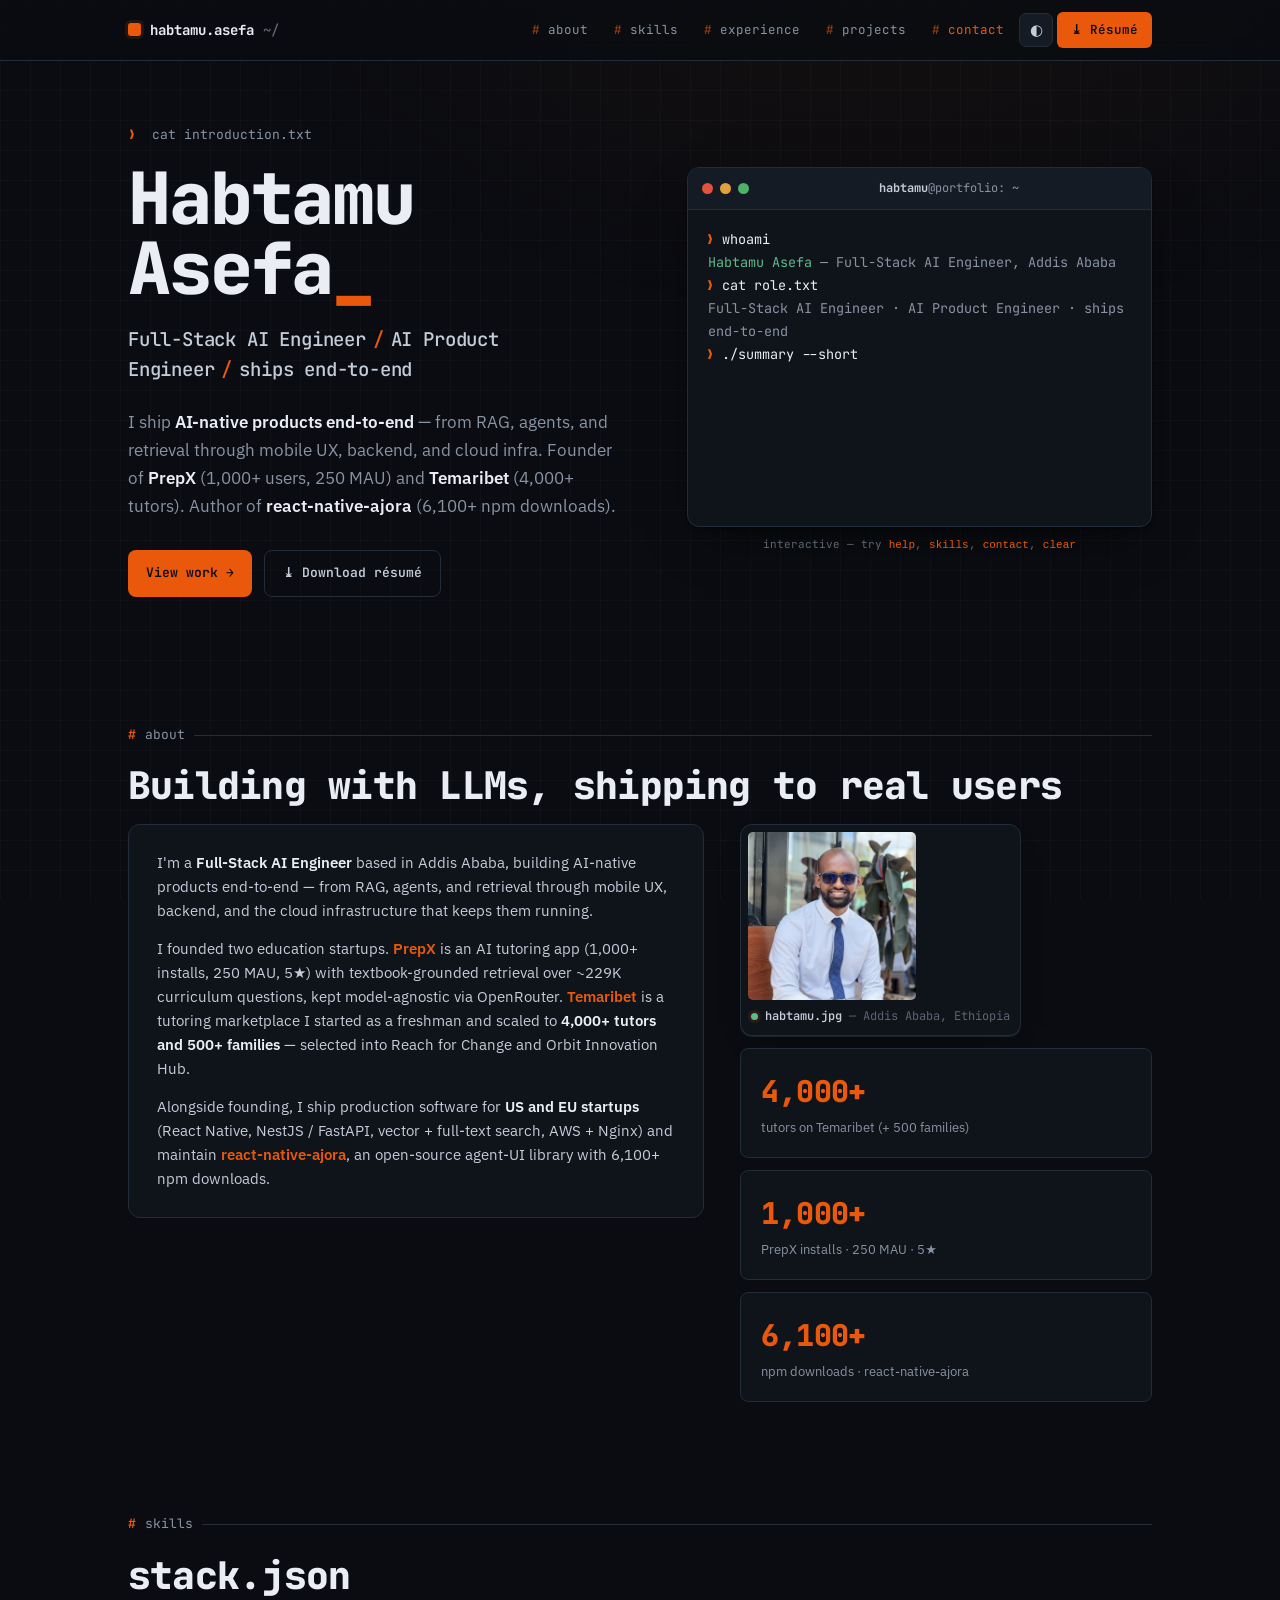
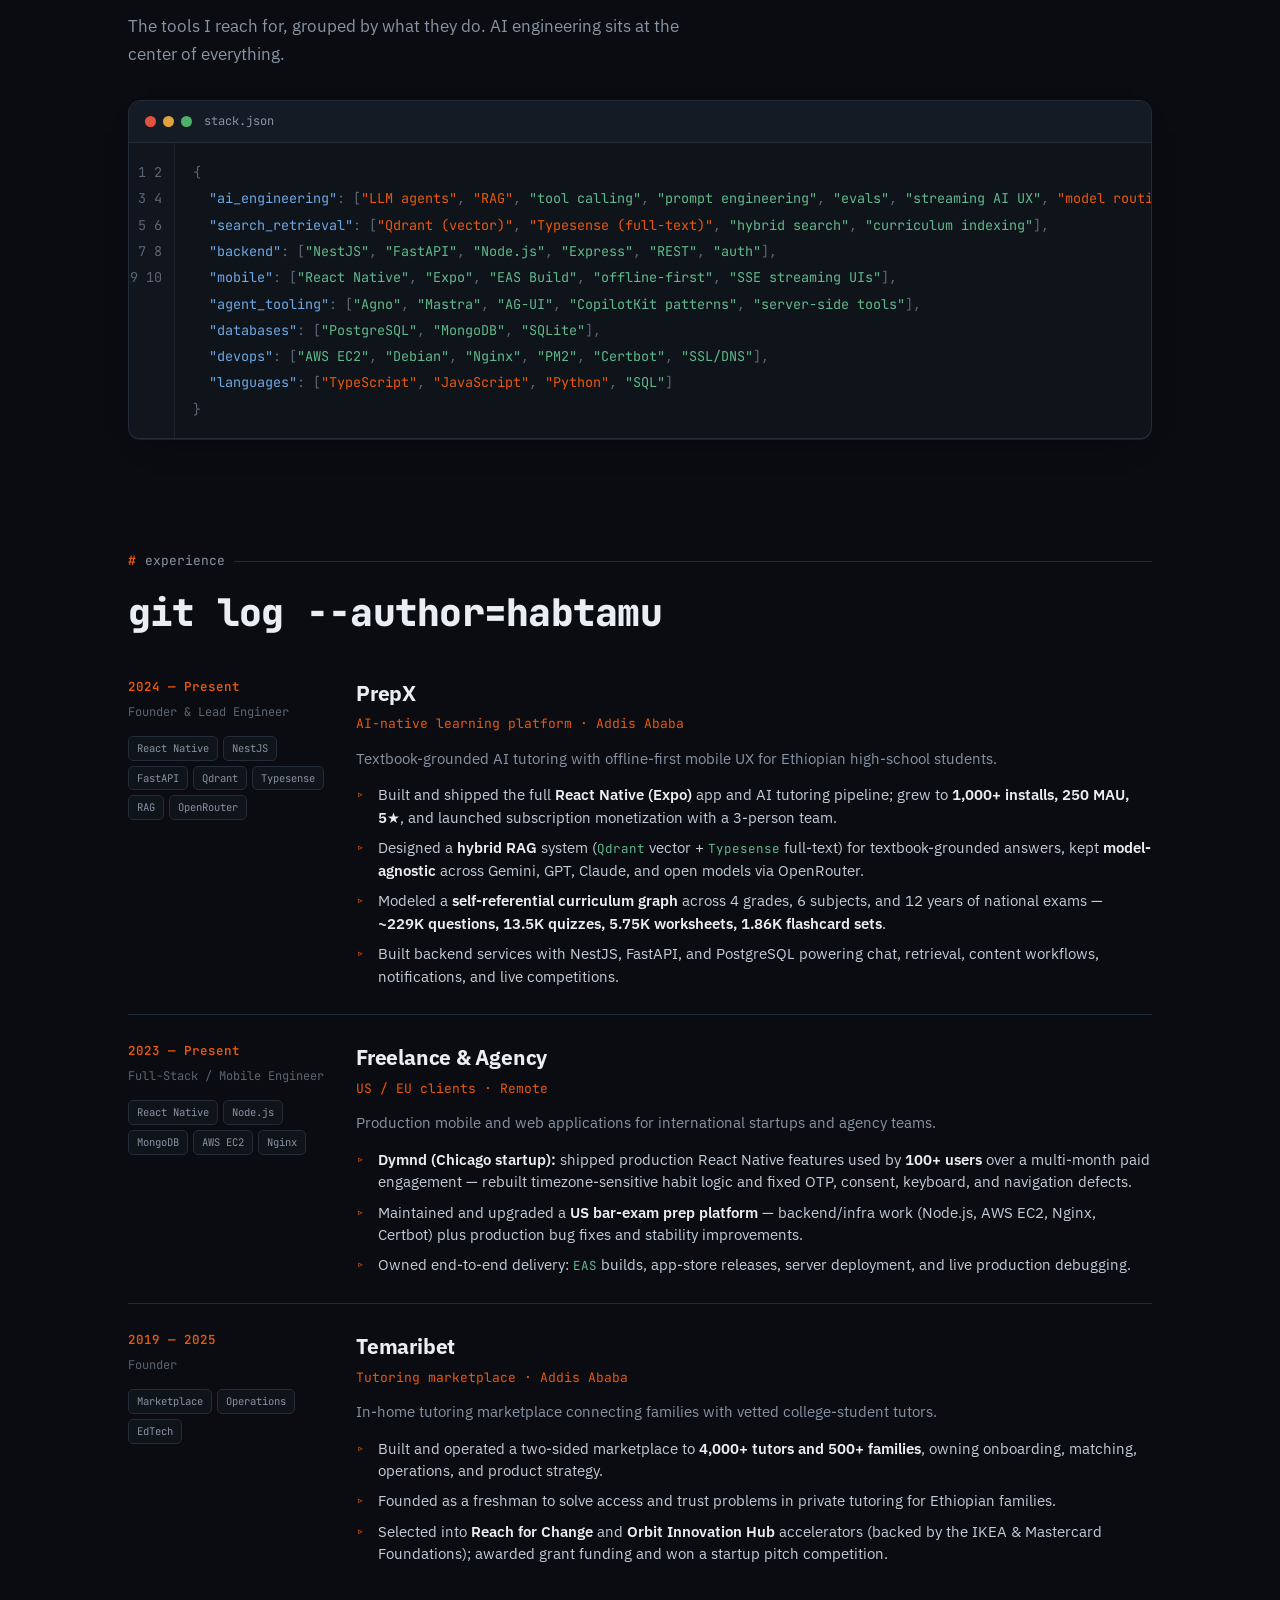
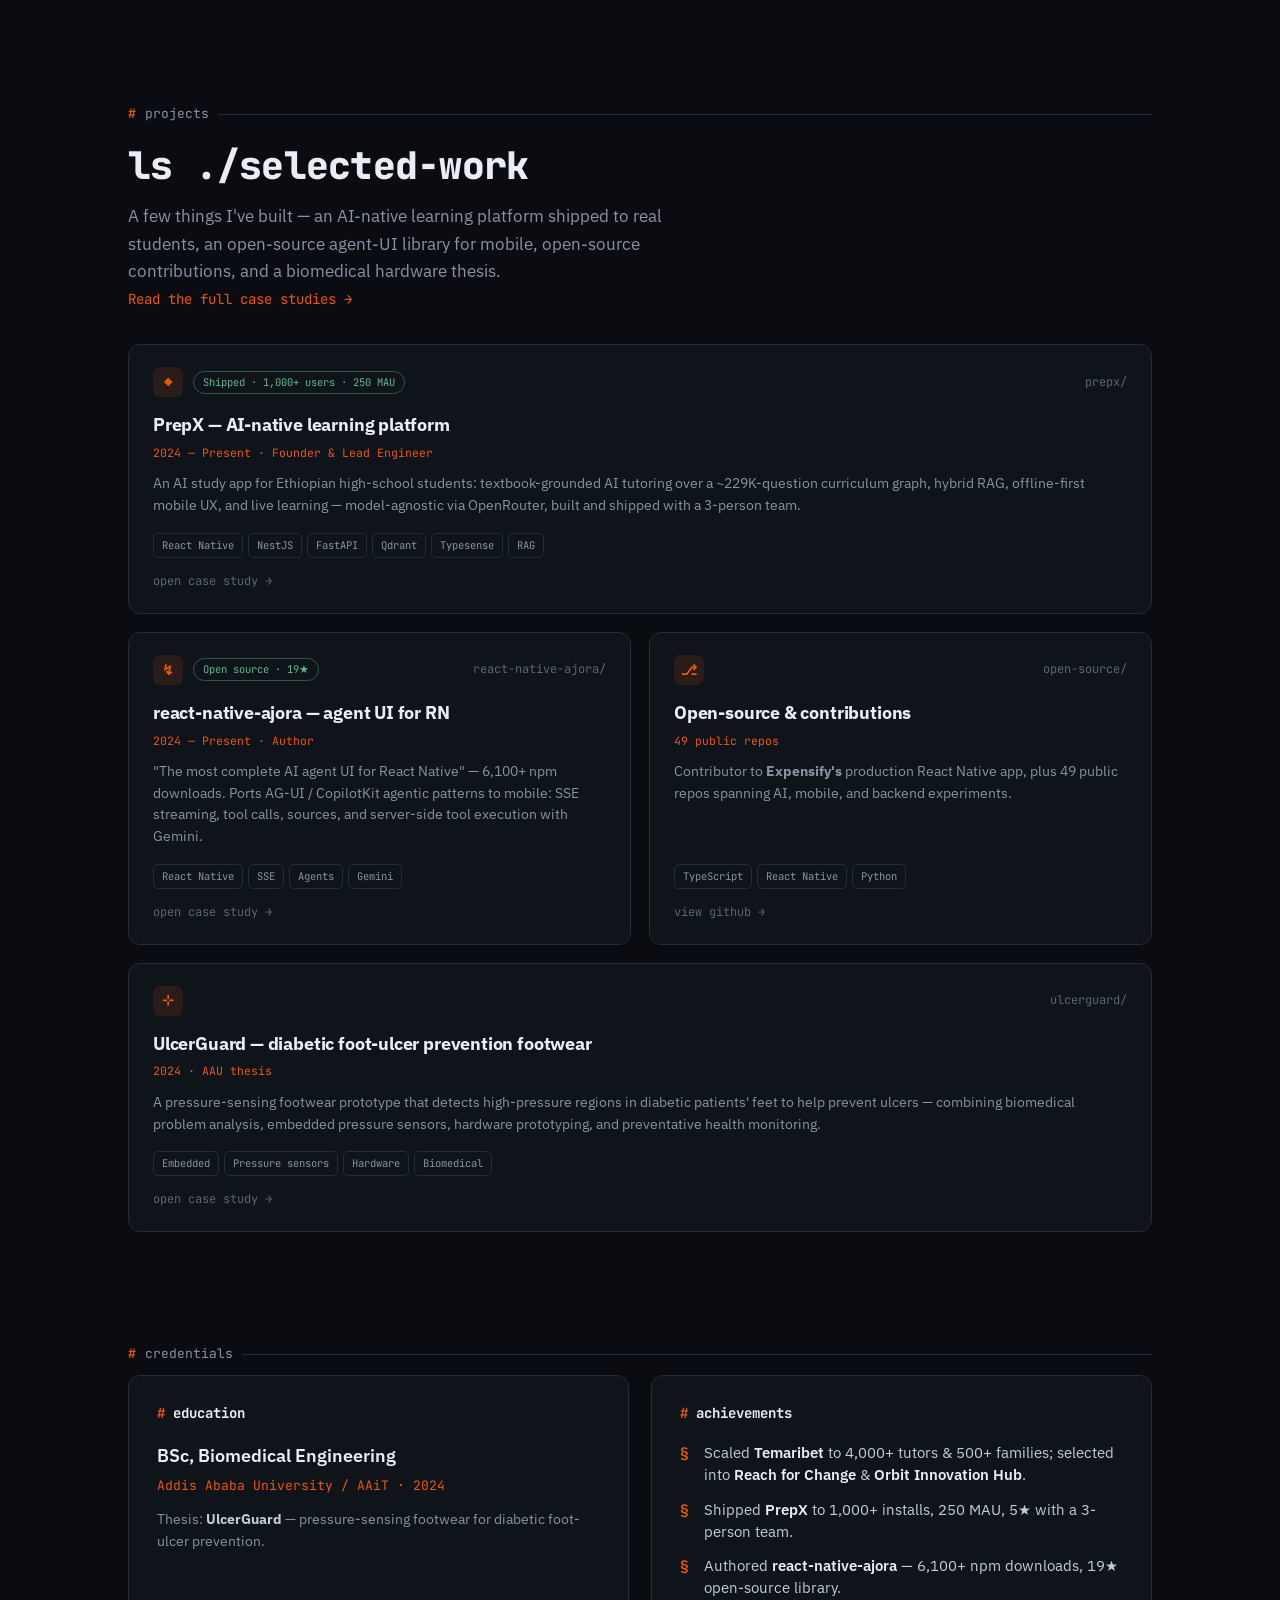
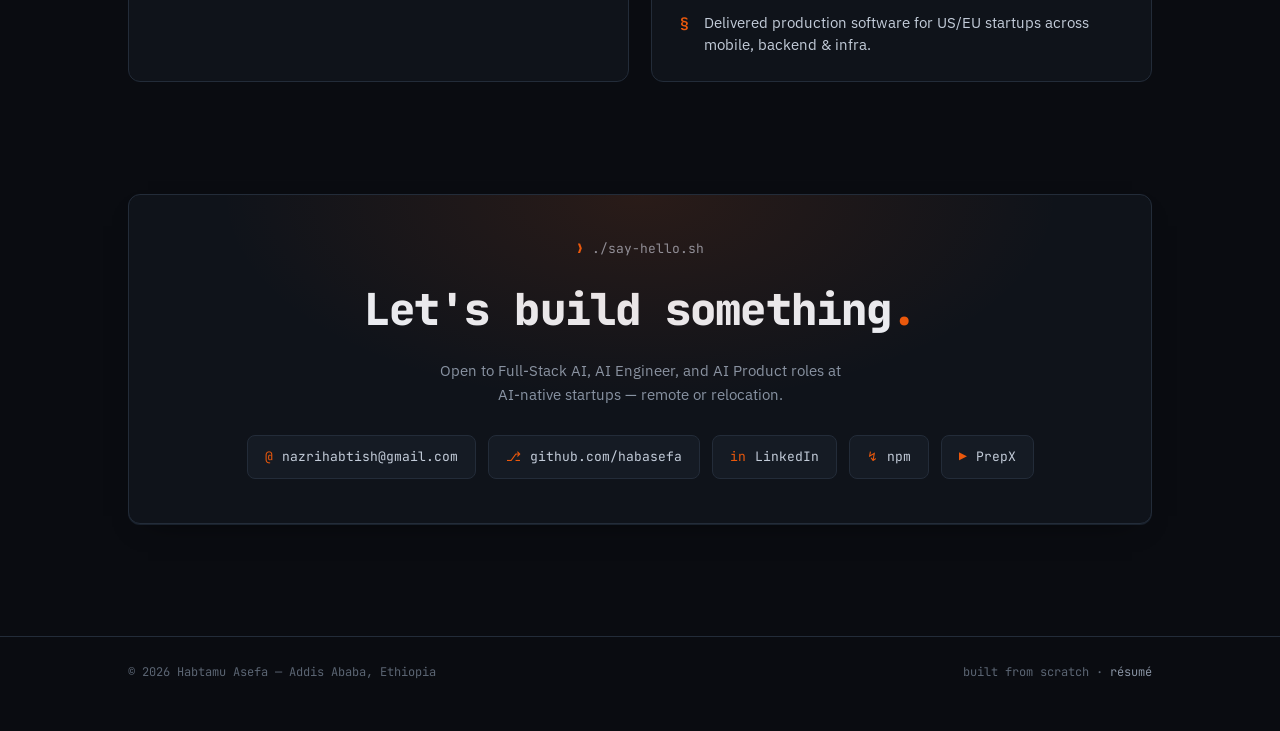
==== index.html @ e274bf7d "Initial portfolio + résumé site Terminal/IDE-themed portfolio (index, projects, two-page résumé) bui" ====
<!DOCTYPE html>
<html lang="en" data-theme="dark">
<head>
<meta charset="UTF-8" />
<meta name="viewport" content="width=device-width, initial-scale=1.0" />
<title>Habtamu Asefa — Full-Stack AI Engineer</title>
<meta name="description" content="Habtamu Asefa — Full-Stack AI Engineer shipping AI-native products end-to-end: RAG, agents, retrieval, mobile, and backend. Founder of PrepX and Temaribet; author of react-native-ajora." />
<meta property="og:title" content="Habtamu Asefa — Full-Stack AI Engineer" />
<meta property="og:description" content="Ships AI-native products end-to-end — RAG, agents, retrieval, mobile, backend, and cloud." />
<meta property="og:image" content="avatar.jpg" />
<meta property="og:type" content="website" />
<link rel="icon" type="image/png" href="favicon.png" />
<link rel="apple-touch-icon" href="apple-touch-icon.png" />
<link rel="stylesheet" href="theme.css" />
<link rel="stylesheet" href="site.css" />
</head>
<body>
<div class="wrap">

  <!-- ====================== NAV ====================== -->
  <nav class="nav">
    <div class="nav-in">
      <a class="brand" href="#top"><span class="sq"></span> habtamu.asefa <span class="path">~/</span></a>
      <button class="icon-btn nav-toggle" id="navToggle" aria-label="Menu">≡</button>
      <div class="nav-links" id="navLinks">
        <a href="#about"><span class="h">#</span> about</a>
        <a href="#skills"><span class="h">#</span> skills</a>
        <a href="#experience"><span class="h">#</span> experience</a>
        <a href="#projects"><span class="h">#</span> projects</a>
        <a href="#contact"><span class="h">#</span> contact</a>
        <button class="icon-btn" id="themeToggle" title="Toggle theme" aria-label="Toggle theme">◐</button>
        <a class="btn-resume" href="Resume.html">⤓ Résumé</a>
      </div>
    </div>
  </nav>

  <main class="container" id="top">

    <!-- ====================== HERO ====================== -->
    <header class="hero">
      <div class="hero-grid">
        <div>
          <div class="hero-eyebrow"><span class="prompt">❯</span> <span id="eyebrowText">cat introduction.txt</span></div>
          <h1>Habtamu<br />Asefa<span class="u">_</span></h1>
          <p class="tagline">Full-Stack AI Engineer<span class="sep">/</span>AI Product Engineer<span class="sep">/</span>ships end-to-end</p>
          <p class="lede">I ship <b>AI-native products end-to-end</b> — from RAG, agents, and retrieval through mobile UX, backend, and cloud infra. Founder of <b>PrepX</b> (1,000+ users, 250 MAU) and <b>Temaribet</b> (4,000+ tutors). Author of <b>react-native-ajora</b> (6,100+ npm downloads).</p>
          <div class="hero-cta">
            <a class="cta cta-primary" href="#projects">View work →</a>
            <a class="cta cta-ghost" href="Resume.html">⤓ Download résumé</a>
          </div>
        </div>

        <div>
          <div class="term" id="term">
            <div class="term-bar">
              <span class="term-dots"><i class="r"></i><i class="y"></i><i class="g"></i></span>
              <span class="title"><b>habtamu</b>@portfolio: ~</span>
            </div>
            <div class="term-body" id="termBody"></div>
            <div class="term-input-row" id="termInputRow" style="display:none;">
              <span class="prompt">❯</span>
              <input class="term-input" id="termInput" autocomplete="off" spellcheck="false" placeholder="type a command…" />
            </div>
          </div>
          <div class="hint">interactive — try <code>help</code>, <code>skills</code>, <code>contact</code>, <code>clear</code></div>
        </div>
      </div>
    </header>

    <!-- ====================== ABOUT ====================== -->
    <section class="block reveal" id="about">
      <div class="sec-label"><span class="h">#</span> about <span class="rule"></span></div>
      <h2 class="sec-title">Building with LLMs, shipping to real users</h2>
      <div class="about-grid">
        <div class="prose-card">
          <p>I'm a <b>Full-Stack AI Engineer</b> based in Addis Ababa, building AI-native products end-to-end — from RAG, agents, and retrieval through mobile UX, backend, and the cloud infrastructure that keeps them running.</p>
          <p>I founded two education startups. <span class="accent">PrepX</span> is an AI tutoring app (1,000+ installs, 250 MAU, 5★) with textbook-grounded retrieval over ~229K curriculum questions, kept model-agnostic via OpenRouter. <span class="accent">Temaribet</span> is a tutoring marketplace I started as a freshman and scaled to <b>4,000+ tutors and 500+ families</b> — selected into Reach for Change and Orbit Innovation Hub.</p>
          <p>Alongside founding, I ship production software for <b>US and EU startups</b> (React Native, NestJS / FastAPI, vector + full-text search, AWS + Nginx) and maintain <span class="accent">react-native-ajora</span>, an open-source agent-UI library with 6,100+ npm downloads.</p>
        </div>
        <div class="stat-col">
          <figure class="avatar">
            <img src="avatar.jpg" alt="Habtamu Asefa" width="720" height="720" loading="lazy" />
            <figcaption><span class="on"></span> <b>habtamu.jpg</b> — Addis Ababa, Ethiopia</figcaption>
          </figure>
          <div class="stat"><div class="num">4,000+</div><div class="lbl">tutors on Temaribet (+ 500 families)</div></div>
          <div class="stat"><div class="num">1,000+</div><div class="lbl">PrepX installs · 250 MAU · 5★</div></div>
          <div class="stat"><div class="num">6,100+</div><div class="lbl">npm downloads · react-native-ajora</div></div>
        </div>
      </div>
    </section>

    <!-- ====================== SKILLS ====================== -->
    <section class="block reveal" id="skills">
      <div class="sec-label"><span class="h">#</span> skills <span class="rule"></span></div>
      <h2 class="sec-title">stack.json</h2>
      <p class="sec-intro">The tools I reach for, grouped by what they do. AI engineering sits at the center of everything.</p>
      <div class="code-window">
        <div class="code-head">
          <span class="term-dots"><i class="r"></i><i class="y"></i><i class="g"></i></span>
          <span>stack.json</span>
        </div>
        <div class="code-body">
          <div class="gutter" id="skillGutter"></div>
          <div class="code" id="skillCode">
<div class="ln"><span class="pun">{</span></div>
<div class="ln">  <span class="key">"ai_engineering"</span><span class="pun">:</span> <span class="pun">[</span><span class="acc">"LLM agents"</span><span class="pun">,</span> <span class="acc">"RAG"</span><span class="pun">,</span> <span class="str">"tool calling"</span><span class="pun">,</span> <span class="str">"prompt engineering"</span><span class="pun">,</span> <span class="str">"evals"</span><span class="pun">,</span> <span class="str">"streaming AI UX"</span><span class="pun">,</span> <span class="acc">"model routing (OpenRouter)"</span><span class="pun">],</span></div>
<div class="ln">  <span class="key">"search_retrieval"</span><span class="pun">:</span> <span class="pun">[</span><span class="acc">"Qdrant (vector)"</span><span class="pun">,</span> <span class="acc">"Typesense (full-text)"</span><span class="pun">,</span> <span class="str">"hybrid search"</span><span class="pun">,</span> <span class="str">"curriculum indexing"</span><span class="pun">],</span></div>
<div class="ln">  <span class="key">"backend"</span><span class="pun">:</span> <span class="pun">[</span><span class="str">"NestJS"</span><span class="pun">,</span> <span class="str">"FastAPI"</span><span class="pun">,</span> <span class="str">"Node.js"</span><span class="pun">,</span> <span class="str">"Express"</span><span class="pun">,</span> <span class="str">"REST"</span><span class="pun">,</span> <span class="str">"auth"</span><span class="pun">],</span></div>
<div class="ln">  <span class="key">"mobile"</span><span class="pun">:</span> <span class="pun">[</span><span class="str">"React Native"</span><span class="pun">,</span> <span class="str">"Expo"</span><span class="pun">,</span> <span class="str">"EAS Build"</span><span class="pun">,</span> <span class="str">"offline-first"</span><span class="pun">,</span> <span class="str">"SSE streaming UIs"</span><span class="pun">],</span></div>
<div class="ln">  <span class="key">"agent_tooling"</span><span class="pun">:</span> <span class="pun">[</span><span class="str">"Agno"</span><span class="pun">,</span> <span class="str">"Mastra"</span><span class="pun">,</span> <span class="str">"AG-UI"</span><span class="pun">,</span> <span class="str">"CopilotKit patterns"</span><span class="pun">,</span> <span class="str">"server-side tools"</span><span class="pun">],</span></div>
<div class="ln">  <span class="key">"databases"</span><span class="pun">:</span> <span class="pun">[</span><span class="str">"PostgreSQL"</span><span class="pun">,</span> <span class="str">"MongoDB"</span><span class="pun">,</span> <span class="str">"SQLite"</span><span class="pun">],</span></div>
<div class="ln">  <span class="key">"devops"</span><span class="pun">:</span> <span class="pun">[</span><span class="str">"AWS EC2"</span><span class="pun">,</span> <span class="str">"Debian"</span><span class="pun">,</span> <span class="str">"Nginx"</span><span class="pun">,</span> <span class="str">"PM2"</span><span class="pun">,</span> <span class="str">"Certbot"</span><span class="pun">,</span> <span class="str">"SSL/DNS"</span><span class="pun">],</span></div>
<div class="ln">  <span class="key">"languages"</span><span class="pun">:</span> <span class="pun">[</span><span class="acc">"TypeScript"</span><span class="pun">,</span> <span class="acc">"JavaScript"</span><span class="pun">,</span> <span class="acc">"Python"</span><span class="pun">,</span> <span class="str">"SQL"</span><span class="pun">]</span></div>
<div class="ln"><span class="pun">}</span></div>
          </div>
        </div>
      </div>
    </section>

    <!-- ====================== EXPERIENCE ====================== -->
    <section class="block reveal" id="experience">
      <div class="sec-label"><span class="h">#</span> experience <span class="rule"></span></div>
      <h2 class="sec-title">git log --author=habtamu</h2>
      <div class="timeline">

        <article class="job">
          <div class="meta">
            <div class="when">2024 — Present</div>
            <div class="place">Founder &amp; Lead Engineer</div>
            <div class="stk"><span class="chip">React Native</span><span class="chip">NestJS</span><span class="chip">FastAPI</span><span class="chip">Qdrant</span><span class="chip">Typesense</span><span class="chip">RAG</span><span class="chip">OpenRouter</span></div>
          </div>
          <div>
            <h3>PrepX</h3>
            <div class="org">AI-native learning platform · Addis Ababa</div>
            <p class="desc">Textbook-grounded AI tutoring with offline-first mobile UX for Ethiopian high-school students.</p>
            <ul>
              <li>Built and shipped the full <b>React Native (Expo)</b> app and AI tutoring pipeline; grew to <b>1,000+ installs, 250 MAU, 5★</b>, and launched subscription monetization with a 3-person team.</li>
              <li>Designed a <b>hybrid RAG</b> system (<code>Qdrant</code> vector + <code>Typesense</code> full-text) for textbook-grounded answers, kept <b>model-agnostic</b> across Gemini, GPT, Claude, and open models via OpenRouter.</li>
              <li>Modeled a <b>self-referential curriculum graph</b> across 4 grades, 6 subjects, and 12 years of national exams — <b>~229K questions, 13.5K quizzes, 5.75K worksheets, 1.86K flashcard sets</b>.</li>
              <li>Built backend services with NestJS, FastAPI, and PostgreSQL powering chat, retrieval, content workflows, notifications, and live competitions.</li>
            </ul>
          </div>
        </article>

        <article class="job">
          <div class="meta">
            <div class="when">2023 — Present</div>
            <div class="place">Full-Stack / Mobile Engineer</div>
            <div class="stk"><span class="chip">React Native</span><span class="chip">Node.js</span><span class="chip">MongoDB</span><span class="chip">AWS EC2</span><span class="chip">Nginx</span></div>
          </div>
          <div>
            <h3>Freelance &amp; Agency</h3>
            <div class="org">US / EU clients · Remote</div>
            <p class="desc">Production mobile and web applications for international startups and agency teams.</p>
            <ul>
              <li><b>Dymnd (Chicago startup):</b> shipped production React Native features used by <b>100+ users</b> over a multi-month paid engagement — rebuilt timezone-sensitive habit logic and fixed OTP, consent, keyboard, and navigation defects.</li>
              <li>Maintained and upgraded a <b>US bar-exam prep platform</b> — backend/infra work (Node.js, AWS EC2, Nginx, Certbot) plus production bug fixes and stability improvements.</li>
              <li>Owned end-to-end delivery: <code>EAS</code> builds, app-store releases, server deployment, and live production debugging.</li>
            </ul>
          </div>
        </article>

        <article class="job">
          <div class="meta">
            <div class="when">2019 — 2025</div>
            <div class="place">Founder</div>
            <div class="stk"><span class="chip">Marketplace</span><span class="chip">Operations</span><span class="chip">EdTech</span></div>
          </div>
          <div>
            <h3>Temaribet</h3>
            <div class="org">Tutoring marketplace · Addis Ababa</div>
            <p class="desc">In-home tutoring marketplace connecting families with vetted college-student tutors.</p>
            <ul>
              <li>Built and operated a two-sided marketplace to <b>4,000+ tutors and 500+ families</b>, owning onboarding, matching, operations, and product strategy.</li>
              <li>Founded as a freshman to solve access and trust problems in private tutoring for Ethiopian families.</li>
              <li>Selected into <b>Reach for Change</b> and <b>Orbit Innovation Hub</b> accelerators (backed by the IKEA &amp; Mastercard Foundations); awarded grant funding and won a startup pitch competition.</li>
            </ul>
          </div>
        </article>

      </div>
    </section>

    <!-- ====================== PROJECTS ====================== -->
    <section class="block reveal" id="projects">
      <div class="sec-label"><span class="h">#</span> projects <span class="rule"></span></div>
      <h2 class="sec-title">ls ./selected-work</h2>
      <p class="sec-intro">A few things I've built — an AI-native learning platform shipped to real students, an open-source agent-UI library for mobile, open-source contributions, and a biomedical hardware thesis. <a class="intro-link" href="projects.html">Read the full case studies →</a></p>
      <div class="proj-grid">

        <a class="card wide card-link" href="projects.html#prepx">
          <div class="top"><span class="ico">◆</span><span class="badge">Shipped · 1,000+ users · 250 MAU</span><span class="fname">prepx/</span></div>
          <h3>PrepX — AI-native learning platform</h3>
          <div class="yr">2024 — Present · Founder &amp; Lead Engineer</div>
          <p>An AI study app for Ethiopian high-school students: textbook-grounded AI tutoring over a ~229K-question curriculum graph, hybrid RAG, offline-first mobile UX, and live learning — model-agnostic via OpenRouter, built and shipped with a 3-person team.</p>
          <div class="stk"><span class="chip">React Native</span><span class="chip">NestJS</span><span class="chip">FastAPI</span><span class="chip">Qdrant</span><span class="chip">Typesense</span><span class="chip">RAG</span></div>
          <span class="card-more">open case study →</span>
        </a>

        <a class="card card-link" href="projects.html#ajora">
          <div class="top"><span class="ico">↯</span><span class="badge">Open source · 19★</span><span class="fname">react-native-ajora/</span></div>
          <h3>react-native-ajora — agent UI for RN</h3>
          <div class="yr">2024 — Present · Author</div>
          <p>"The most complete AI agent UI for React Native" — 6,100+ npm downloads. Ports AG-UI / CopilotKit agentic patterns to mobile: SSE streaming, tool calls, sources, and server-side tool execution with Gemini.</p>
          <div class="stk"><span class="chip">React Native</span><span class="chip">SSE</span><span class="chip">Agents</span><span class="chip">Gemini</span></div>
          <span class="card-more">open case study →</span>
        </a>

        <a class="card card-link" href="https://github.com/habasefa" target="_blank" rel="noopener">
          <div class="top"><span class="ico">⎇</span><span class="fname">open-source/</span></div>
          <h3>Open-source &amp; contributions</h3>
          <div class="yr">49 public repos</div>
          <p>Contributor to <b>Expensify's</b> production React Native app, plus 49 public repos spanning AI, mobile, and backend experiments.</p>
          <div class="stk"><span class="chip">TypeScript</span><span class="chip">React Native</span><span class="chip">Python</span></div>
          <span class="card-more">view github →</span>
        </a>

        <a class="card wide card-link" href="projects.html#ulcerguard">
          <div class="top"><span class="ico">⊹</span><span class="fname">ulcerguard/</span></div>
          <h3>UlcerGuard — diabetic foot-ulcer prevention footwear</h3>
          <div class="yr">2024 · AAU thesis</div>
          <p>A pressure-sensing footwear prototype that detects high-pressure regions in diabetic patients' feet to help prevent ulcers — combining biomedical problem analysis, embedded pressure sensors, hardware prototyping, and preventative health monitoring.</p>
          <div class="stk"><span class="chip">Embedded</span><span class="chip">Pressure sensors</span><span class="chip">Hardware</span><span class="chip">Biomedical</span></div>
          <span class="card-more">open case study →</span>
        </a>

      </div>
    </section>

    <!-- ====================== EDUCATION + ACHIEVEMENTS ====================== -->
    <section class="block reveal" id="education">
      <div class="sec-label"><span class="h">#</span> credentials <span class="rule"></span></div>
      <div class="split">
        <div class="panel">
          <h3><span class="h">#</span> education</h3>
          <div class="edu-deg">BSc, Biomedical Engineering</div>
          <div class="edu-school">Addis Ababa University / AAiT · 2024</div>
          <div class="edu-det">Thesis: <b>UlcerGuard</b> — pressure-sensing footwear for diabetic foot-ulcer prevention.</div>
        </div>
        <div class="panel">
          <h3><span class="h">#</span> achievements</h3>
          <ul class="ach-list">
            <li>Scaled <b>Temaribet</b> to 4,000+ tutors &amp; 500+ families; selected into <b>Reach for Change</b> &amp; <b>Orbit Innovation Hub</b>.</li>
            <li>Shipped <b>PrepX</b> to 1,000+ installs, 250 MAU, 5★ with a 3-person team.</li>
            <li>Authored <b>react-native-ajora</b> — 6,100+ npm downloads, 19★ open-source library.</li>
            <li>Delivered production software for US/EU startups across mobile, backend &amp; infra.</li>
          </ul>
        </div>
      </div>
    </section>

    <!-- ====================== CONTACT ====================== -->
    <section class="block contact-block reveal" id="contact">
      <div class="contact-card">
        <div class="prompt-line"><span class="prompt">❯</span> ./say-hello.sh</div>
        <h2>Let's build something<span class="u">.</span></h2>
        <p>Open to Full-Stack AI, AI Engineer, and AI Product roles at AI-native startups — remote or relocation.</p>
        <div class="links-row">
          <a class="link-btn" href="mailto:nazrihabtish@gmail.com"><span class="g">@</span> nazrihabtish@gmail.com</a>
          <a class="link-btn" href="https://github.com/habasefa"><span class="g">⎇</span> github.com/habasefa</a>
          <a class="link-btn" href="https://www.linkedin.com/in/habtamu-asefa-4b5459195/"><span class="g">in</span> LinkedIn</a>
          <a class="link-btn" href="https://www.npmjs.com/package/react-native-ajora"><span class="g">↯</span> npm</a>
          <a class="link-btn" href="https://play.google.com/store/apps/details?id=com.temaribet.prepx"><span class="g">▶</span> PrepX</a>
        </div>
      </div>
    </section>

  </main>

  <footer class="foot">
    <div class="container">
      <div class="foot-in">
        <span>© 2026 Habtamu Asefa — Addis Ababa, Ethiopia</span>
        <span>built from scratch · <a href="Resume.html">résumé</a></span>
      </div>
    </div>
  </footer>

</div>

<script src="app.js"></script>
</body>
</html>
---- theme.css ----
/* =========================================================================
   Habtamu Asefa — shared theme tokens
   Developer-terminal / IDE aesthetic. Deep slate, orange accent.
   ========================================================================= */

@import url('https://fonts.googleapis.com/css2?family=JetBrains+Mono:ital,wght@0,400;0,500;0,600;0,700;0,800;1,400;1,500&family=IBM+Plex+Sans:ital,wght@0,300;0,400;0,500;0,600;0,700;1,400&display=swap');

:root {
  /* Accent (chosen: orange) — used sparingly for emphasis */
  --accent:        #ea580c;
  --accent-bright: #fb923c;
  --accent-deep:   #c2410c;
  --accent-tint:   rgba(234, 88, 12, 0.12);

  /* Restrained "syntax" palette — used as quiet code-color motifs */
  --syn-green:  #5fb98b;
  --syn-blue:   #6ca8e6;
  --syn-purple: #b08ce0;
  --syn-yellow: #d6a44a;

  /* Type */
  --font-mono: 'JetBrains Mono', ui-monospace, 'SF Mono', Menlo, Consolas, monospace;
  --font-sans: 'IBM Plex Sans', system-ui, -apple-system, sans-serif;

  /* Type scale */
  --t-xs:   12px;
  --t-sm:   13px;
  --t-base: 15px;
  --t-md:   17px;
  --t-lg:   20px;
  --t-xl:   26px;
  --t-2xl:  34px;
  --t-3xl:  46px;
  --t-4xl:  62px;
  --t-5xl:  84px;

  /* Spacing — 4px base */
  --s-1: 4px;  --s-2: 8px;  --s-3: 12px; --s-4: 16px; --s-5: 20px;
  --s-6: 24px; --s-8: 32px; --s-10: 40px; --s-12: 48px; --s-16: 64px;
  --s-20: 80px; --s-24: 96px; --s-32: 128px;

  --radius: 8px;
  --radius-sm: 5px;
  --radius-lg: 12px;
  --radius-pill: 9999px;

  --ease: cubic-bezier(0.2, 0.7, 0.2, 1);
  --dur: 240ms;

  --maxw: 1080px;
}

/* ---- Dark (default) ---------------------------------------------------- */
:root,
[data-theme="dark"] {
  --bg-0: #0a0c11;   /* deepest — page */
  --bg-1: #0f131a;   /* panel */
  --bg-2: #151b24;   /* raised surface */
  --bg-3: #1b2430;   /* hover */
  --border:      #232c39;
  --border-soft: #19212c;
  --border-glow: rgba(234, 88, 12, 0.35);

  --fg-0: #eaeef4;   /* primary */
  --fg-1: #c3ccd9;   /* body */
  --fg-2: #8893a3;   /* secondary / meta */
  --fg-3: #5b6573;   /* faint / comments */

  --shadow-pop: 0 2px 4px rgba(0,0,0,0.4), 0 18px 50px -18px rgba(0,0,0,0.7);
  --shadow-card: 0 1px 0 var(--border-soft), 0 12px 30px -20px rgba(0,0,0,0.8);
  --scrim: rgba(5,7,10,0.7);
  --grid-line: rgba(255,255,255,0.022);
}

/* ---- Light (print-friendly / toggle) ---------------------------------- */
[data-theme="light"] {
  --bg-0: #f7f6f2;
  --bg-1: #ffffff;
  --bg-2: #f1efe9;
  --bg-3: #e8e5dd;
  --border:      #ddd8cd;
  --border-soft: #e8e4da;
  --border-glow: rgba(234, 88, 12, 0.3);

  --fg-0: #171513;
  --fg-1: #34302a;
  --fg-2: #6b6459;
  --fg-3: #948b7c;

  --syn-green:  #2f7d57;
  --syn-blue:   #2f6bb0;
  --syn-purple: #7a51b8;
  --syn-yellow: #9a6f12;

  --shadow-pop: 0 2px 4px rgba(40,30,15,0.06), 0 18px 44px -22px rgba(40,30,15,0.2);
  --shadow-card: 0 1px 2px rgba(40,30,15,0.05), 0 10px 26px -20px rgba(40,30,15,0.25);
  --scrim: rgba(30,24,15,0.4);
  --grid-line: rgba(0,0,0,0.025);
}

* { box-sizing: border-box; }

::selection { background: var(--accent-tint); color: var(--fg-0); }

/* Shared terminal window chrome dots */
.term-dots { display: inline-flex; gap: 7px; align-items: center; }
.term-dots i {
  width: 11px; height: 11px; border-radius: 50%;
  display: block; background: var(--border);
}
.term-dots i.r { background: #e0533f; }
.term-dots i.y { background: #e0a23f; }
.term-dots i.g { background: #4fb06a; }

/* Prompt glyph */
.prompt { color: var(--accent); font-weight: 700; }
.flat   { color: var(--syn-green); }
.dim    { color: var(--fg-3); }
---- site.css ----
/* =========================================================================
   Portfolio site — developer-terminal aesthetic
   ========================================================================= */

html { scroll-behavior: smooth; scroll-padding-top: 84px; }
body {
  margin: 0; background: var(--bg-0); color: var(--fg-1);
  font-family: var(--font-sans); font-size: var(--t-base); line-height: 1.6;
  -webkit-font-smoothing: antialiased;
  overflow-x: hidden;
}

/* faint page grid + vignette */
body::before {
  content: ""; position: fixed; inset: 0; pointer-events: none; z-index: 0;
  background-image:
    linear-gradient(var(--grid-line) 1px, transparent 1px),
    linear-gradient(90deg, var(--grid-line) 1px, transparent 1px);
  background-size: 30px 30px;
}
body::after {
  content: ""; position: fixed; inset: 0; pointer-events: none; z-index: 0;
  background: radial-gradient(1200px 700px at 70% -10%, var(--accent-tint), transparent 60%);
  opacity: 0.5;
}
.wrap { position: relative; z-index: 1; }

a { color: inherit; }
::selection { background: var(--accent-tint); }

/* scrollbar */
::-webkit-scrollbar { width: 11px; height: 11px; }
::-webkit-scrollbar-track { background: var(--bg-0); }
::-webkit-scrollbar-thumb { background: var(--bg-3); border-radius: 6px; border: 2px solid var(--bg-0); }
::-webkit-scrollbar-thumb:hover { background: var(--border); }

.container { max-width: var(--maxw); margin: 0 auto; padding: 0 28px; }

/* ============ NAV ============ */
.nav {
  position: sticky; top: 0; z-index: 40;
  background: color-mix(in srgb, var(--bg-0) 78%, transparent);
  backdrop-filter: blur(12px) saturate(1.2);
  border-bottom: 1px solid var(--border);
}
.nav-in { max-width: var(--maxw); margin: 0 auto; padding: 12px 28px;
  display: flex; align-items: center; gap: 18px; }
.brand { font-family: var(--font-mono); font-weight: 700; font-size: 14px; color: var(--fg-0);
  display: flex; align-items: center; gap: 9px; text-decoration: none; }
.brand .sq { width: 13px; height: 13px; border-radius: 3px; background: var(--accent);
  box-shadow: 0 0 0 3px var(--accent-tint); }
.brand .path { color: var(--fg-3); font-weight: 500; }
.nav-links { margin-left: auto; display: flex; gap: 4px; align-items: center; }
.nav-links a { font-family: var(--font-mono); font-size: 12.5px; color: var(--fg-2);
  text-decoration: none; padding: 7px 11px; border-radius: 6px; transition: all var(--dur) var(--ease); }
.nav-links a:hover { color: var(--fg-0); background: var(--bg-2); }
.nav-links a.active { color: var(--accent); }
.nav-links a .h { color: var(--accent); opacity: .7; }
.btn-resume {
  font-family: var(--font-mono); font-size: 12.5px; font-weight: 600;
  color: var(--bg-0) !important; background: var(--accent);
  padding: 8px 14px !important; border-radius: 6px; text-decoration: none;
  transition: all var(--dur) var(--ease); display: inline-flex; gap: 7px; align-items: center;
}
.btn-resume:hover { background: var(--accent-bright); transform: translateY(-1px); }
.icon-btn { background: var(--bg-2); border: 1px solid var(--border); color: var(--fg-1);
  width: 34px; height: 34px; border-radius: 7px; cursor: pointer; font-size: 15px;
  display: inline-flex; align-items: center; justify-content: center; transition: all var(--dur) var(--ease); }
.icon-btn:hover { border-color: var(--accent); color: var(--accent); }

.nav-toggle { display: none; }

/* ============ HERO ============ */
.hero { padding: 64px 0 72px; }
.hero-grid { display: grid; grid-template-columns: 1.05fr 0.95fr; gap: 44px; align-items: center; }

.hero-eyebrow { font-family: var(--font-mono); font-size: 13px; color: var(--fg-2); margin-bottom: 18px; }
.hero-eyebrow .prompt { margin-right: 8px; }
.hero h1 {
  font-family: var(--font-mono); font-weight: 800; letter-spacing: -0.03em;
  font-size: clamp(40px, 6.4vw, 72px); line-height: 0.98; margin: 0; color: var(--fg-0);
}
.hero h1 .u { color: var(--accent); }
.hero .tagline {
  font-family: var(--font-mono); font-size: clamp(15px, 2vw, 19px); color: var(--fg-1);
  margin: 20px 0 0; font-weight: 500; letter-spacing: -0.01em;
}
.hero .tagline .sep { color: var(--accent); margin: 0 7px; }
.hero .lede { font-size: var(--t-md); color: var(--fg-2); max-width: 50ch; margin: 22px 0 0; line-height: 1.65; }
.hero .lede b { color: var(--fg-0); font-weight: 600; }
.hero-cta { display: flex; flex-wrap: wrap; gap: 12px; margin-top: 30px; }
.cta {
  font-family: var(--font-mono); font-size: 13px; font-weight: 600; text-decoration: none;
  padding: 12px 18px; border-radius: 8px; transition: all var(--dur) var(--ease);
  display: inline-flex; align-items: center; gap: 9px;
}
.cta-primary { background: var(--accent); color: var(--bg-0); }
.cta-primary:hover { background: var(--accent-bright); transform: translateY(-2px); box-shadow: 0 10px 26px -12px var(--accent); }
.cta-ghost { background: transparent; color: var(--fg-1); border: 1px solid var(--border); }
.cta-ghost:hover { border-color: var(--accent); color: var(--accent); }

/* terminal window */
.term {
  background: var(--bg-1); border: 1px solid var(--border); border-radius: var(--radius-lg);
  box-shadow: var(--shadow-pop); overflow: hidden; min-height: 360px;
  display: flex; flex-direction: column;
}
.term-bar { display: flex; align-items: center; gap: 12px; padding: 11px 14px;
  background: var(--bg-2); border-bottom: 1px solid var(--border); }
.term-bar .title { font-family: var(--font-mono); font-size: 12px; color: var(--fg-2); margin: 0 auto; }
.term-bar .title b { color: var(--fg-1); }
.term-body { padding: 18px 18px 16px; font-family: var(--font-mono); font-size: 13.5px;
  line-height: 1.7; flex: 1; overflow-y: auto; max-height: 420px; }
.term-body .line { white-space: pre-wrap; word-break: break-word; }
.term-body .cmd .prompt { color: var(--accent); margin-right: 8px; }
.term-body .cmd { color: var(--fg-0); }
.term-body .out { color: var(--fg-2); padding-left: 2px; }
.term-body .out .ok { color: var(--syn-green); }
.term-body .out .key { color: var(--syn-blue); }
.term-body .out .str { color: var(--syn-green); }
.term-body .out .acc { color: var(--accent); }
.term-body .out a { color: var(--syn-blue); text-decoration: none; border-bottom: 1px dotted var(--syn-blue); }
.term-input-row { display: flex; align-items: center; padding: 6px 18px 16px; font-family: var(--font-mono); font-size: 13.5px; }
.term-input-row .prompt { color: var(--accent); margin-right: 8px; }
.term-input { background: transparent; border: none; outline: none; color: var(--fg-0);
  font-family: var(--font-mono); font-size: 13.5px; flex: 1; caret-color: var(--accent); }
.term-input::placeholder { color: var(--fg-3); }
.cursor { display: inline-block; width: 9px; height: 17px; background: var(--accent);
  vertical-align: text-bottom; animation: blink 1.05s steps(1) infinite; margin-left: 1px; }
@keyframes blink { 50% { opacity: 0; } }
.hint { font-family: var(--font-mono); font-size: 11px; color: var(--fg-3); margin-top: 9px; text-align: center; }
.hint code { color: var(--accent); }

/* ============ SECTION SHELL ============ */
section.block { padding: 56px 0; position: relative; }
.sec-label { font-family: var(--font-mono); font-size: 13px; color: var(--fg-2); margin-bottom: 10px;
  display: flex; align-items: center; gap: 9px; }
.sec-label .h { color: var(--accent); font-weight: 700; }
.sec-label .rule { flex: 1; height: 1px; background: var(--border); }
.sec-title { font-family: var(--font-mono); font-weight: 800; font-size: clamp(26px, 4vw, 38px);
  letter-spacing: -0.02em; color: var(--fg-0); margin: 0 0 8px; }
.sec-intro { color: var(--fg-2); max-width: 60ch; margin: 0 0 32px; font-size: var(--t-md); }

/* reveal */
.reveal { opacity: 0; transform: translateY(18px); transition: opacity 600ms var(--ease), transform 600ms var(--ease); }
.reveal.in { opacity: 1; transform: none; }

/* ============ ABOUT ============ */
.about-grid { display: grid; grid-template-columns: 1.4fr 1fr; gap: 36px; align-items: start; }
.prose-card { background: var(--bg-1); border: 1px solid var(--border); border-radius: var(--radius-lg); padding: 26px 28px; }
.prose-card p { margin: 0 0 14px; color: var(--fg-1); }
.prose-card p:last-child { margin-bottom: 0; }
.prose-card b { color: var(--fg-0); font-weight: 600; }
.prose-card .accent { color: var(--accent); font-weight: 600; }
.stat-col { display: flex; flex-direction: column; gap: 12px; }
.stat { background: var(--bg-1); border: 1px solid var(--border); border-radius: var(--radius);
  padding: 18px 20px; }
.stat .num { font-family: var(--font-mono); font-size: 30px; font-weight: 800; color: var(--accent); letter-spacing: -0.02em; }
.stat .lbl { font-size: 13px; color: var(--fg-2); margin-top: 3px; }

/* profile photo — compact, framed like an IDE file panel */
.avatar { margin: 0; align-self: flex-start; background: var(--bg-1);
  border: 1px solid var(--border); border-radius: var(--radius-lg); padding: 7px;
  box-shadow: var(--shadow-card); }
.avatar img { width: 168px; height: 168px; object-fit: cover; object-position: center 18%;
  border-radius: var(--radius-sm); display: block; }
.avatar figcaption { font-family: var(--font-mono); font-size: var(--t-xs); color: var(--fg-3);
  display: flex; align-items: center; gap: 7px; padding: 7px 3px 2px; }
.avatar figcaption .on { width: 7px; height: 7px; border-radius: 50%;
  background: var(--syn-green); box-shadow: 0 0 0 3px var(--accent-tint); flex: none; }
.avatar figcaption b { color: var(--fg-1); font-weight: 600; }

/* ============ SKILLS (code block) ============ */
.code-window { background: var(--bg-1); border: 1px solid var(--border); border-radius: var(--radius-lg);
  overflow: hidden; box-shadow: var(--shadow-card); }
.code-head { display: flex; align-items: center; gap: 12px; padding: 11px 16px; background: var(--bg-2);
  border-bottom: 1px solid var(--border); font-family: var(--font-mono); font-size: 12px; color: var(--fg-2); }
.code-body { display: grid; grid-template-columns: 46px 1fr; font-family: var(--font-mono);
  font-size: 13.5px; line-height: 1.95; }
.gutter { color: var(--fg-3); text-align: right; padding: 16px 12px 16px 0; user-select: none;
  border-right: 1px solid var(--border-soft); background: color-mix(in srgb, var(--bg-2) 40%, transparent); }
.code { padding: 16px 18px; overflow-x: auto; }
.code .ln { white-space: pre; }
.code .k { color: var(--syn-purple); }
.code .key { color: var(--syn-blue); }
.code .str { color: var(--syn-green); }
.code .pun { color: var(--fg-3); }
.code .acc { color: var(--accent); }
.code .cm { color: var(--fg-3); font-style: italic; }

/* ============ EXPERIENCE ============ */
.timeline { display: flex; flex-direction: column; gap: 0; }
.job { display: grid; grid-template-columns: 200px 1fr; gap: 28px; padding: 26px 0;
  border-top: 1px solid var(--border); }
.job:first-child { border-top: none; }
.job .when { font-family: var(--font-mono); font-size: 12.5px; color: var(--accent); font-weight: 600; }
.job .place { font-family: var(--font-mono); font-size: 12px; color: var(--fg-3); margin-top: 6px; }
.job .stk { display: flex; flex-wrap: wrap; gap: 5px; margin-top: 14px; }
.chip { font-family: var(--font-mono); font-size: 10.5px; color: var(--fg-2); border: 1px solid var(--border);
  border-radius: 5px; padding: 3px 8px; background: var(--bg-1); }
.job h3 { font-size: 21px; color: var(--fg-0); margin: 0; letter-spacing: -0.01em; }
.job .org { font-family: var(--font-mono); font-size: 13px; color: var(--accent); margin-top: 4px; }
.job .desc { color: var(--fg-2); margin: 12px 0 0; font-size: 14.5px; }
.job ul { margin: 14px 0 0; padding: 0; list-style: none; display: flex; flex-direction: column; gap: 8px; }
.job li { position: relative; padding-left: 22px; color: var(--fg-1); font-size: 14.5px; line-height: 1.55; }
.job li::before { content: "▹"; position: absolute; left: 0; color: var(--accent); font-family: var(--font-mono); }
.job li b { color: var(--fg-0); font-weight: 600; }
.job li code { font-family: var(--font-mono); font-size: 12.5px; color: var(--syn-green); }

/* ============ PROJECTS ============ */
.proj-grid { display: grid; grid-template-columns: repeat(2, 1fr); gap: 18px; }
.card { background: var(--bg-1); border: 1px solid var(--border); border-radius: var(--radius-lg);
  padding: 22px 24px; transition: all var(--dur) var(--ease); display: flex; flex-direction: column;
  position: relative; overflow: hidden; }
.card::before { content: ""; position: absolute; left: 0; top: 0; bottom: 0; width: 2px;
  background: var(--accent); opacity: 0; transition: opacity var(--dur) var(--ease); }
.card:hover { border-color: var(--border-glow); transform: translateY(-3px); box-shadow: var(--shadow-pop); }
.card:hover::before { opacity: 1; }
.card .top { display: flex; align-items: center; gap: 10px; margin-bottom: 14px; }
.card .fname { font-family: var(--font-mono); font-size: 12px; color: var(--fg-3); margin-left: auto; }
.card .ico { width: 30px; height: 30px; border-radius: 7px; background: var(--accent-tint);
  color: var(--accent); display: flex; align-items: center; justify-content: center;
  font-family: var(--font-mono); font-weight: 700; font-size: 14px; }
.card h3 { font-size: 18px; color: var(--fg-0); margin: 0 0 4px; letter-spacing: -0.01em; }
.card .yr { font-family: var(--font-mono); font-size: 11.5px; color: var(--accent); }
.card p { color: var(--fg-2); font-size: 14px; margin: 11px 0 16px; flex: 1; line-height: 1.55; }
.card .stk { display: flex; flex-wrap: wrap; gap: 5px; }
.card.wide { grid-column: span 2; }

/* clickable project cards → case studies */
.card-link { text-decoration: none; color: inherit; cursor: pointer; }
.card-link:focus-visible { outline: 2px solid var(--accent); outline-offset: 3px; }
.card .badge {
  font-family: var(--font-mono); font-size: 10.5px; color: var(--syn-green);
  border: 1px solid color-mix(in srgb, var(--syn-green) 40%, transparent);
  border-radius: var(--radius-pill); padding: 2px 9px;
}
.card-more {
  font-family: var(--font-mono); font-size: 12px; color: var(--fg-3); margin-top: 14px;
  transition: color var(--dur) var(--ease); display: inline-flex; align-items: center; gap: 6px;
}
.card-link:hover .card-more { color: var(--accent); }
.intro-link { color: var(--accent); text-decoration: none; font-family: var(--font-mono); font-size: 14px; white-space: nowrap; }
.intro-link:hover { text-decoration: underline; text-underline-offset: 3px; }

/* ============ EDUCATION + ACHIEVEMENTS ============ */
.split { display: grid; grid-template-columns: 1fr 1fr; gap: 22px; }
.panel { background: var(--bg-1); border: 1px solid var(--border); border-radius: var(--radius-lg); padding: 26px 28px; }
.panel h3 { font-family: var(--font-mono); font-size: 14px; color: var(--fg-0); margin: 0 0 18px;
  display: flex; align-items: center; gap: 8px; }
.panel h3 .h { color: var(--accent); }
.edu-deg { font-size: 18px; color: var(--fg-0); font-weight: 600; }
.edu-school { font-family: var(--font-mono); font-size: 13px; color: var(--accent); margin-top: 5px; }
.edu-det { color: var(--fg-2); font-size: 14px; margin-top: 12px; line-height: 1.55; }
.edu-det b { color: var(--fg-1); }
.ach-list { list-style: none; margin: 0; padding: 0; display: flex; flex-direction: column; gap: 13px; }
.ach-list li { position: relative; padding-left: 24px; color: var(--fg-1); font-size: 14.5px; line-height: 1.5; }
.ach-list li::before { content: "§"; position: absolute; left: 0; color: var(--accent); font-family: var(--font-mono); font-weight: 700; }
.ach-list li b { color: var(--fg-0); font-weight: 600; }

/* ============ CONTACT / FOOTER ============ */
.contact-block { padding: 72px 0 40px; }
.contact-card { background: var(--bg-1); border: 1px solid var(--border); border-radius: var(--radius-lg);
  padding: 44px; text-align: center; box-shadow: var(--shadow-card); position: relative; overflow: hidden; }
.contact-card::after { content: ""; position: absolute; inset: 0; pointer-events: none;
  background: radial-gradient(600px 300px at 50% 0%, var(--accent-tint), transparent 70%); }
.contact-card > * { position: relative; }
.contact-card .prompt-line { font-family: var(--font-mono); font-size: 13px; color: var(--fg-2); margin-bottom: 14px; }
.contact-card h2 { font-family: var(--font-mono); font-weight: 800; font-size: clamp(28px, 4vw, 44px);
  letter-spacing: -0.02em; color: var(--fg-0); margin: 0 0 14px; }
.contact-card h2 .u { color: var(--accent); }
.contact-card p { color: var(--fg-2); max-width: 46ch; margin: 0 auto 28px; }
.links-row { display: flex; flex-wrap: wrap; gap: 12px; justify-content: center; }
.link-btn { font-family: var(--font-mono); font-size: 13px; color: var(--fg-1); text-decoration: none;
  background: var(--bg-2); border: 1px solid var(--border); border-radius: 8px; padding: 11px 17px;
  display: inline-flex; align-items: center; gap: 9px; transition: all var(--dur) var(--ease); }
.link-btn:hover { border-color: var(--accent); color: var(--accent); transform: translateY(-2px); }
.link-btn .g { color: var(--accent); }

.foot { border-top: 1px solid var(--border); margin-top: 56px; padding: 26px 0 48px; }
.foot-in { display: flex; flex-wrap: wrap; gap: 14px; justify-content: space-between; align-items: center;
  font-family: var(--font-mono); font-size: 12px; color: var(--fg-3); }
.foot-in a { color: var(--fg-2); text-decoration: none; }
.foot-in a:hover { color: var(--accent); }

/* ============ RESPONSIVE ============ */
@media (max-width: 880px) {
  .hero-grid, .about-grid { grid-template-columns: 1fr; gap: 34px; }
  .job { grid-template-columns: 1fr; gap: 12px; }
  .proj-grid, .split { grid-template-columns: 1fr; }
  .card.wide { grid-column: span 1; }
  .nav-links { display: none; }
  .nav-links.open { display: flex; position: absolute; top: 58px; right: 14px; left: 14px;
    flex-direction: column; background: var(--bg-1); border: 1px solid var(--border);
    border-radius: var(--radius); padding: 10px; gap: 2px; box-shadow: var(--shadow-pop); }
  .nav-links.open a { padding: 11px 14px; }
  .nav-toggle { display: inline-flex; }
}
@media (max-width: 520px) {
  .container, .nav-in { padding-left: 18px; padding-right: 18px; }
  .contact-card { padding: 30px 22px; }
}
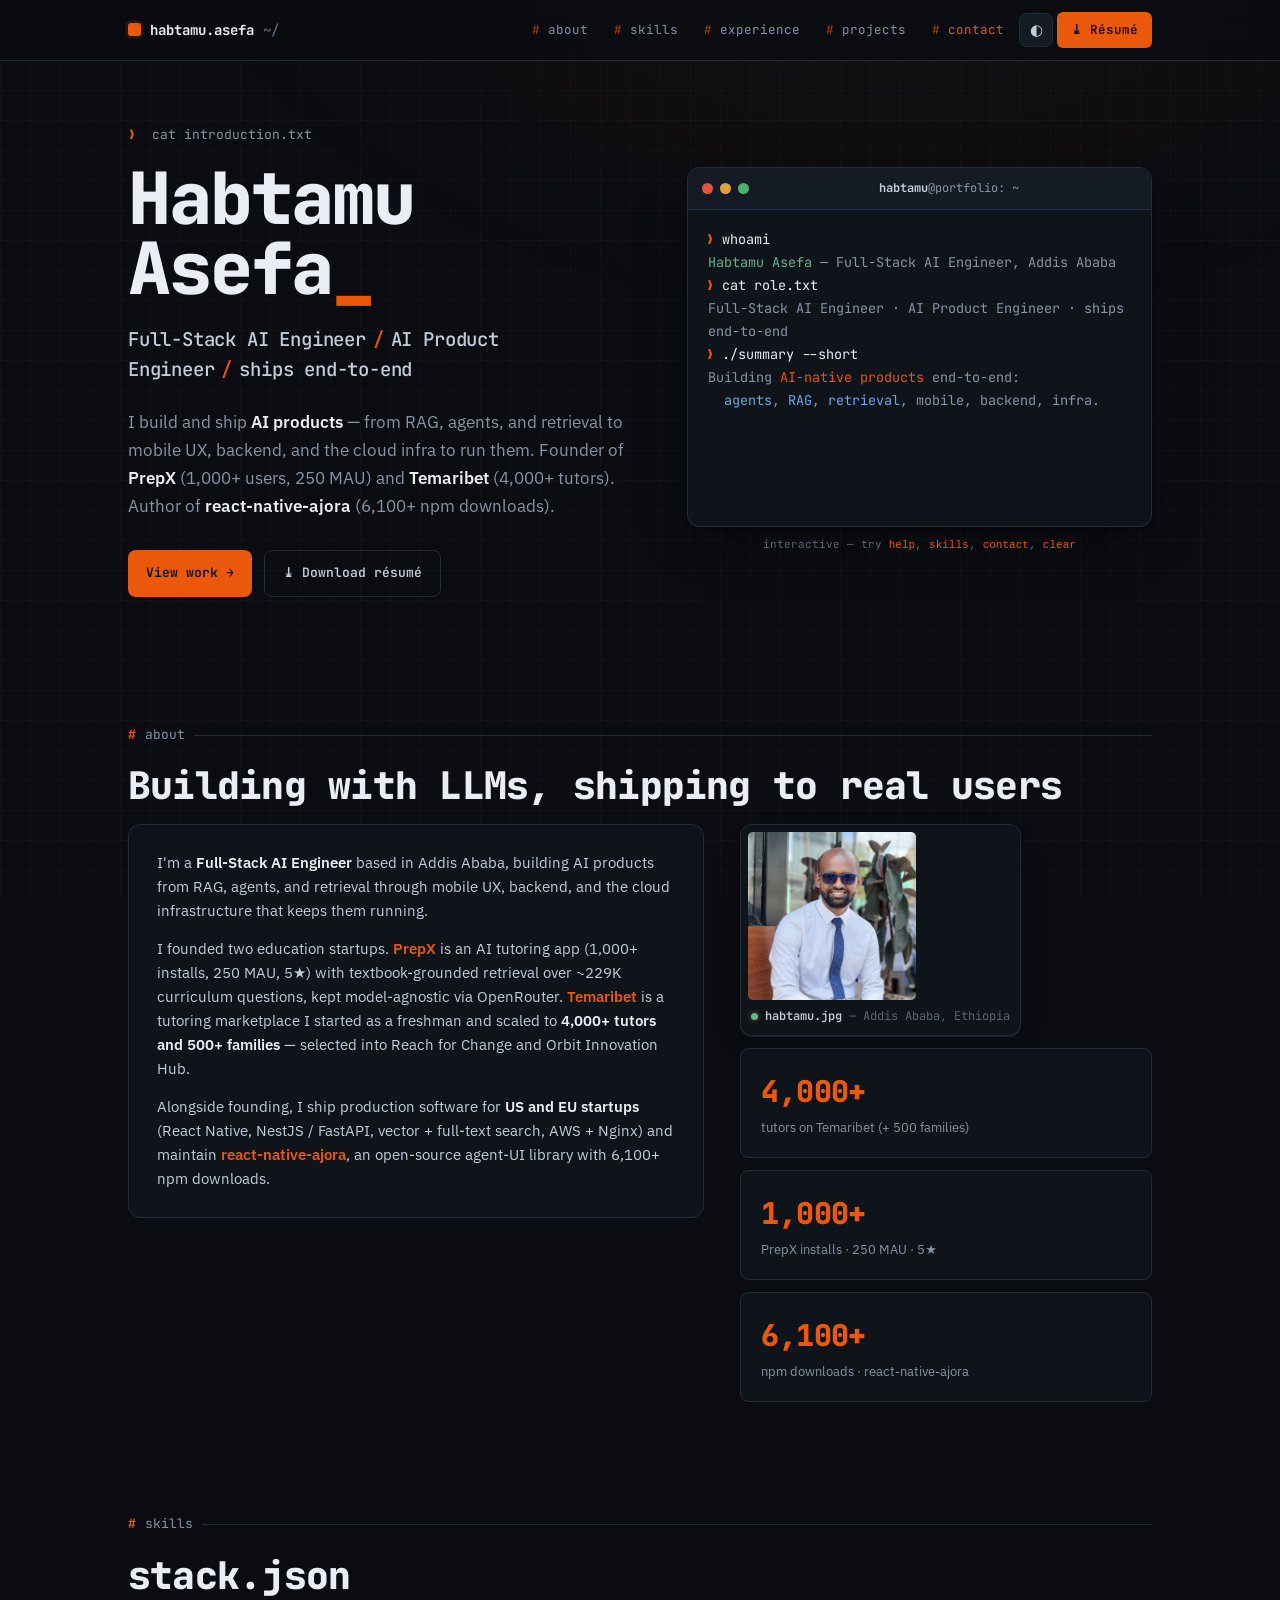
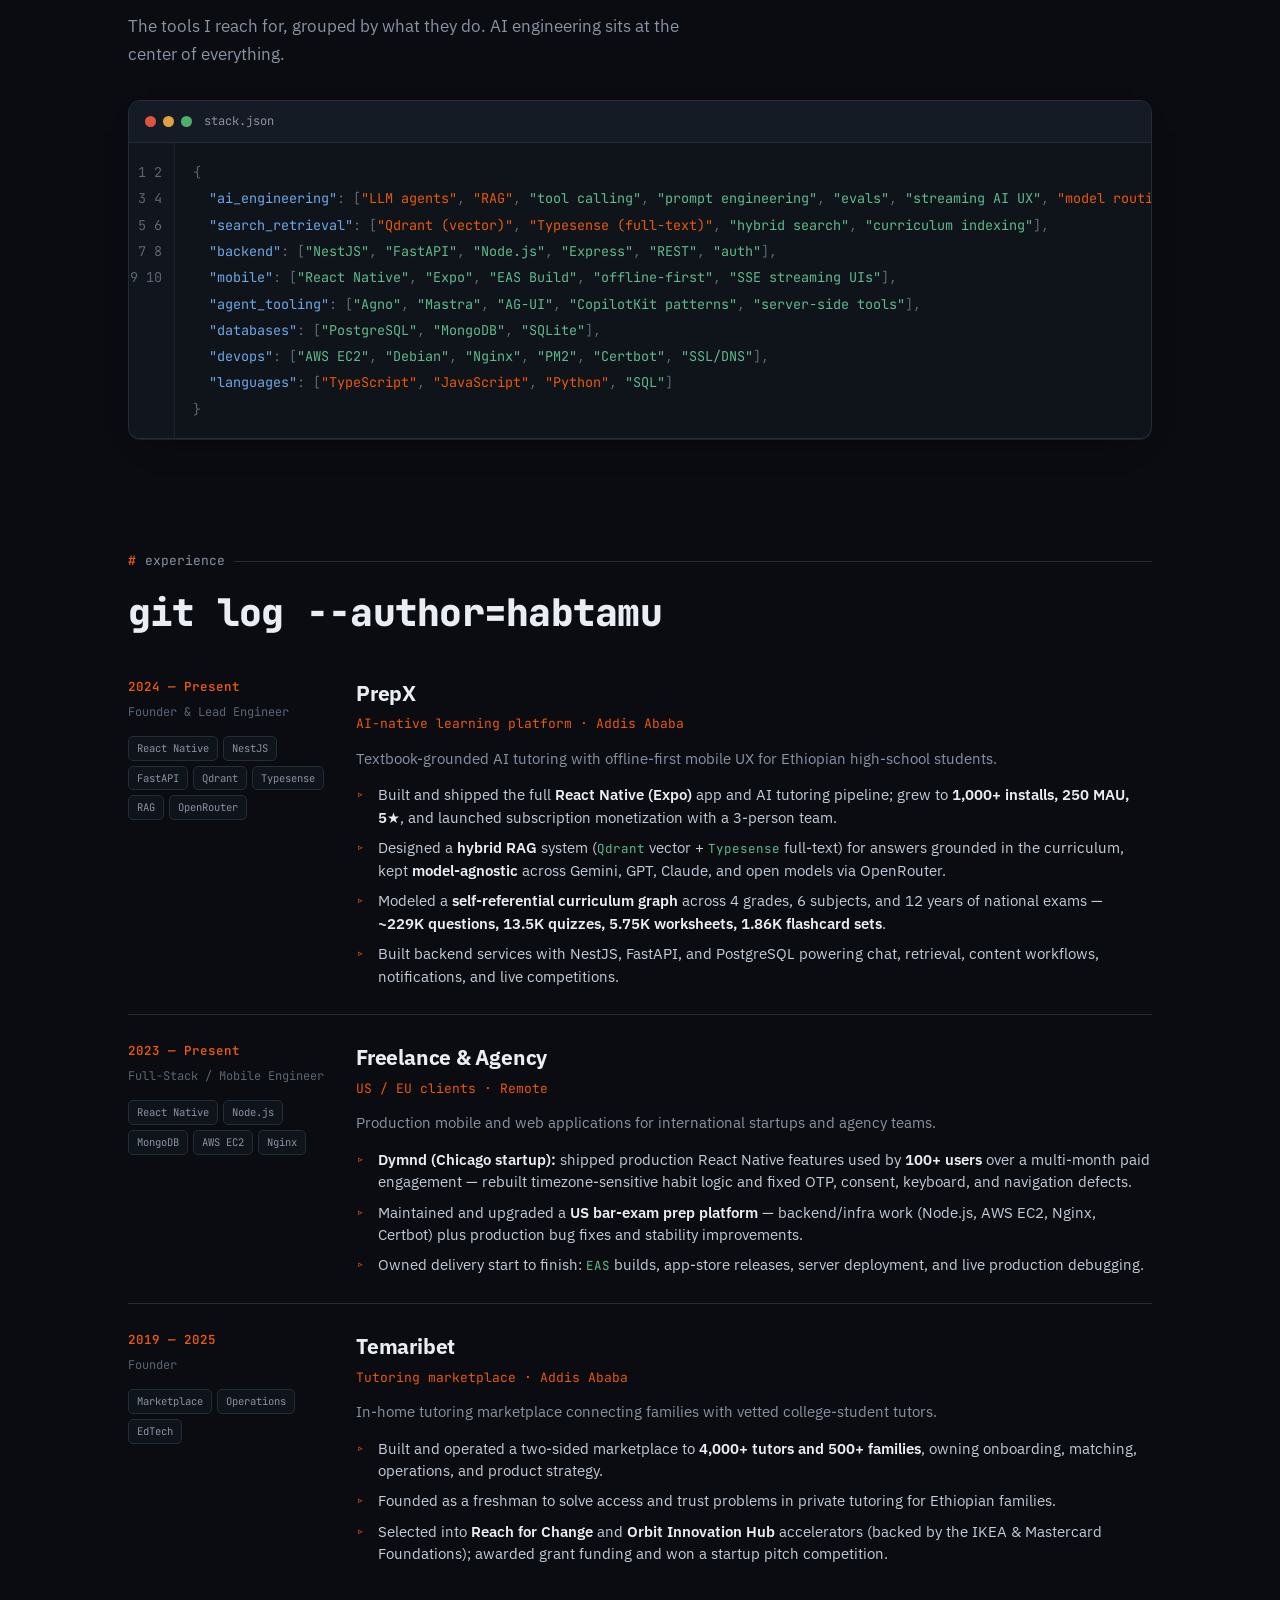
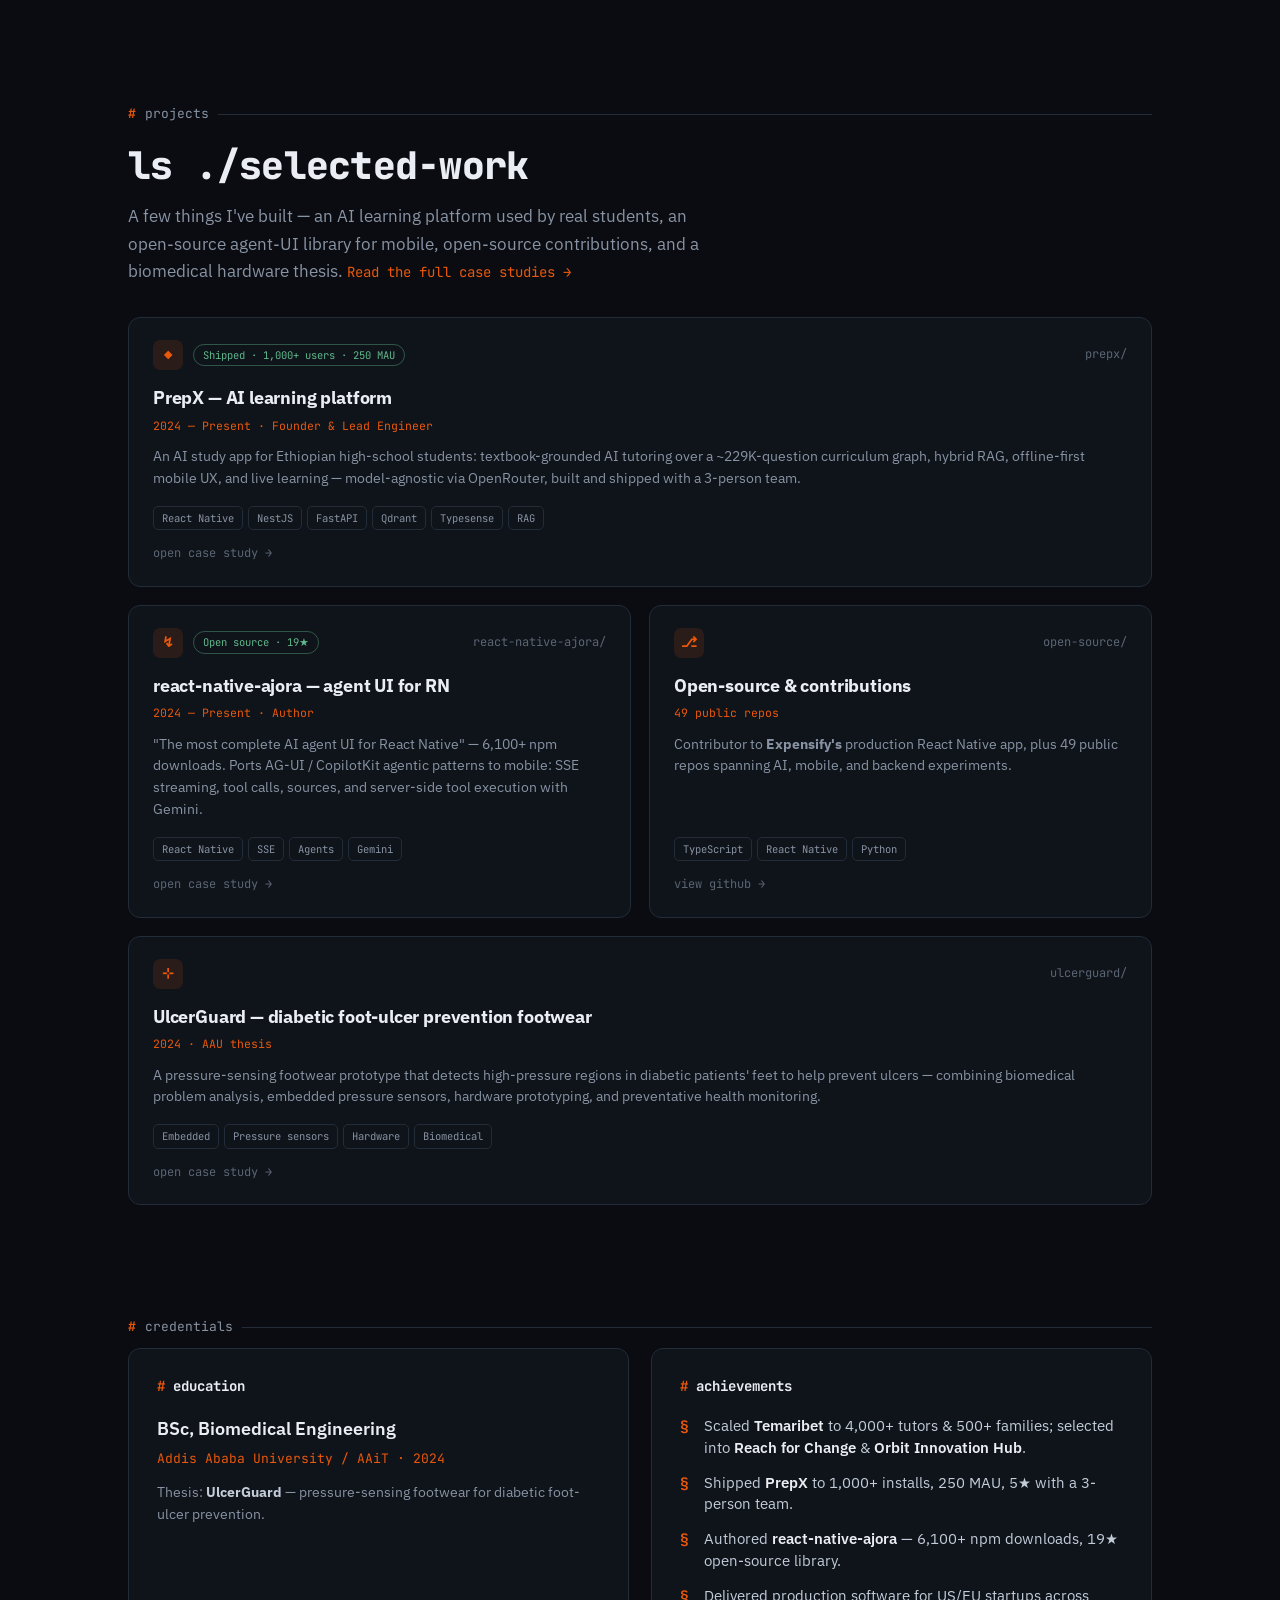
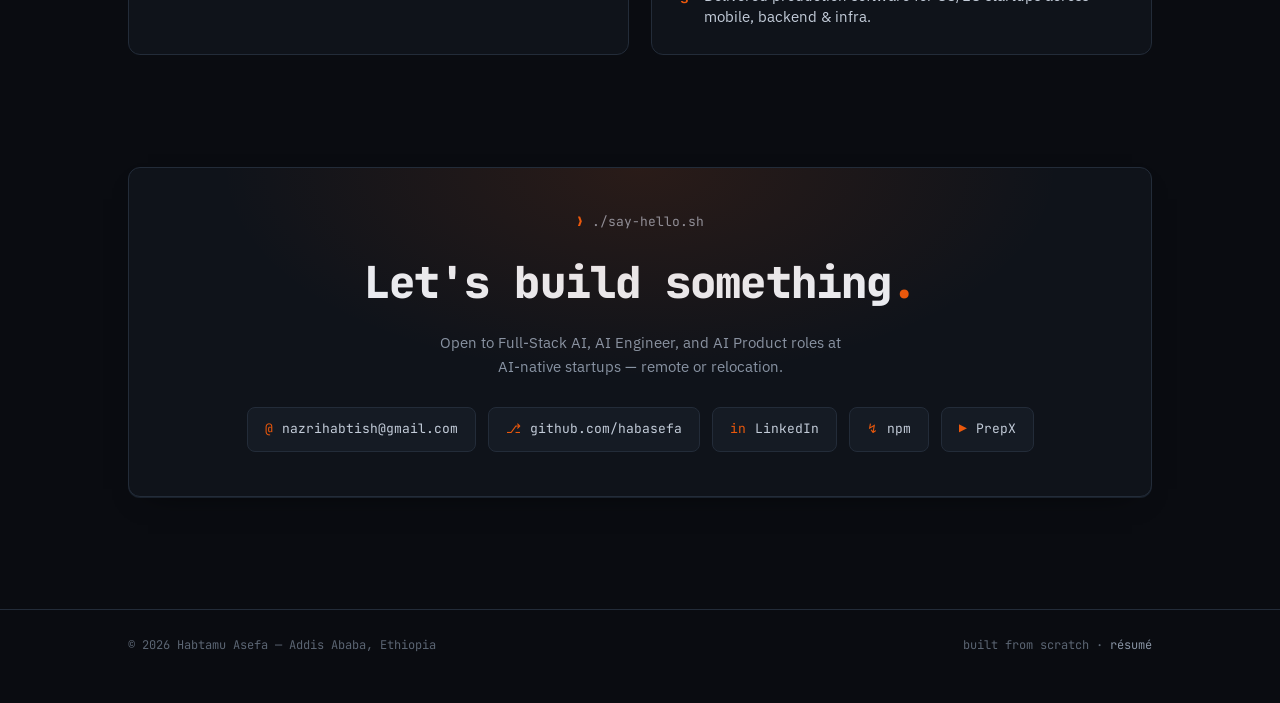
==== commit 5f3982ce: "Tighten copy: reduce buzzword repetition across site + résumé Editorial pass for recruiter readabili" ====
--- a/index.html
+++ b/index.html
@@ -43,7 +43,7 @@
           <div class="hero-eyebrow"><span class="prompt">❯</span> <span id="eyebrowText">cat introduction.txt</span></div>
           <h1>Habtamu<br />Asefa<span class="u">_</span></h1>
           <p class="tagline">Full-Stack AI Engineer<span class="sep">/</span>AI Product Engineer<span class="sep">/</span>ships end-to-end</p>
-          <p class="lede">I ship <b>AI-native products end-to-end</b> — from RAG, agents, and retrieval through mobile UX, backend, and cloud infra. Founder of <b>PrepX</b> (1,000+ users, 250 MAU) and <b>Temaribet</b> (4,000+ tutors). Author of <b>react-native-ajora</b> (6,100+ npm downloads).</p>
+          <p class="lede">I build and ship <b>AI products</b> — from RAG, agents, and retrieval to mobile UX, backend, and the cloud infra to run them. Founder of <b>PrepX</b> (1,000+ users, 250 MAU) and <b>Temaribet</b> (4,000+ tutors). Author of <b>react-native-ajora</b> (6,100+ npm downloads).</p>
           <div class="hero-cta">
             <a class="cta cta-primary" href="#projects">View work →</a>
             <a class="cta cta-ghost" href="Resume.html">⤓ Download résumé</a>
@@ -73,7 +73,7 @@
       <h2 class="sec-title">Building with LLMs, shipping to real users</h2>
       <div class="about-grid">
         <div class="prose-card">
-          <p>I'm a <b>Full-Stack AI Engineer</b> based in Addis Ababa, building AI-native products end-to-end — from RAG, agents, and retrieval through mobile UX, backend, and the cloud infrastructure that keeps them running.</p>
+          <p>I'm a <b>Full-Stack AI Engineer</b> based in Addis Ababa, building AI products from RAG, agents, and retrieval through mobile UX, backend, and the cloud infrastructure that keeps them running.</p>
           <p>I founded two education startups. <span class="accent">PrepX</span> is an AI tutoring app (1,000+ installs, 250 MAU, 5★) with textbook-grounded retrieval over ~229K curriculum questions, kept model-agnostic via OpenRouter. <span class="accent">Temaribet</span> is a tutoring marketplace I started as a freshman and scaled to <b>4,000+ tutors and 500+ families</b> — selected into Reach for Change and Orbit Innovation Hub.</p>
           <p>Alongside founding, I ship production software for <b>US and EU startups</b> (React Native, NestJS / FastAPI, vector + full-text search, AWS + Nginx) and maintain <span class="accent">react-native-ajora</span>, an open-source agent-UI library with 6,100+ npm downloads.</p>
         </div>
@@ -135,7 +135,7 @@
             <p class="desc">Textbook-grounded AI tutoring with offline-first mobile UX for Ethiopian high-school students.</p>
             <ul>
               <li>Built and shipped the full <b>React Native (Expo)</b> app and AI tutoring pipeline; grew to <b>1,000+ installs, 250 MAU, 5★</b>, and launched subscription monetization with a 3-person team.</li>
-              <li>Designed a <b>hybrid RAG</b> system (<code>Qdrant</code> vector + <code>Typesense</code> full-text) for textbook-grounded answers, kept <b>model-agnostic</b> across Gemini, GPT, Claude, and open models via OpenRouter.</li>
+              <li>Designed a <b>hybrid RAG</b> system (<code>Qdrant</code> vector + <code>Typesense</code> full-text) for answers grounded in the curriculum, kept <b>model-agnostic</b> across Gemini, GPT, Claude, and open models via OpenRouter.</li>
               <li>Modeled a <b>self-referential curriculum graph</b> across 4 grades, 6 subjects, and 12 years of national exams — <b>~229K questions, 13.5K quizzes, 5.75K worksheets, 1.86K flashcard sets</b>.</li>
               <li>Built backend services with NestJS, FastAPI, and PostgreSQL powering chat, retrieval, content workflows, notifications, and live competitions.</li>
             </ul>
@@ -155,7 +155,7 @@
             <ul>
               <li><b>Dymnd (Chicago startup):</b> shipped production React Native features used by <b>100+ users</b> over a multi-month paid engagement — rebuilt timezone-sensitive habit logic and fixed OTP, consent, keyboard, and navigation defects.</li>
               <li>Maintained and upgraded a <b>US bar-exam prep platform</b> — backend/infra work (Node.js, AWS EC2, Nginx, Certbot) plus production bug fixes and stability improvements.</li>
-              <li>Owned end-to-end delivery: <code>EAS</code> builds, app-store releases, server deployment, and live production debugging.</li>
+              <li>Owned delivery start to finish: <code>EAS</code> builds, app-store releases, server deployment, and live production debugging.</li>
             </ul>
           </div>
         </article>
@@ -185,12 +185,12 @@
     <section class="block reveal" id="projects">
       <div class="sec-label"><span class="h">#</span> projects <span class="rule"></span></div>
       <h2 class="sec-title">ls ./selected-work</h2>
-      <p class="sec-intro">A few things I've built — an AI-native learning platform shipped to real students, an open-source agent-UI library for mobile, open-source contributions, and a biomedical hardware thesis. <a class="intro-link" href="projects.html">Read the full case studies →</a></p>
+      <p class="sec-intro">A few things I've built — an AI learning platform used by real students, an open-source agent-UI library for mobile, open-source contributions, and a biomedical hardware thesis. <a class="intro-link" href="projects.html">Read the full case studies →</a></p>
       <div class="proj-grid">
 
         <a class="card wide card-link" href="projects.html#prepx">
           <div class="top"><span class="ico">◆</span><span class="badge">Shipped · 1,000+ users · 250 MAU</span><span class="fname">prepx/</span></div>
-          <h3>PrepX — AI-native learning platform</h3>
+          <h3>PrepX — AI learning platform</h3>
           <div class="yr">2024 — Present · Founder &amp; Lead Engineer</div>
           <p>An AI study app for Ethiopian high-school students: textbook-grounded AI tutoring over a ~229K-question curriculum graph, hybrid RAG, offline-first mobile UX, and live learning — model-agnostic via OpenRouter, built and shipped with a 3-person team.</p>
           <div class="stk"><span class="chip">React Native</span><span class="chip">NestJS</span><span class="chip">FastAPI</span><span class="chip">Qdrant</span><span class="chip">Typesense</span><span class="chip">RAG</span></div>
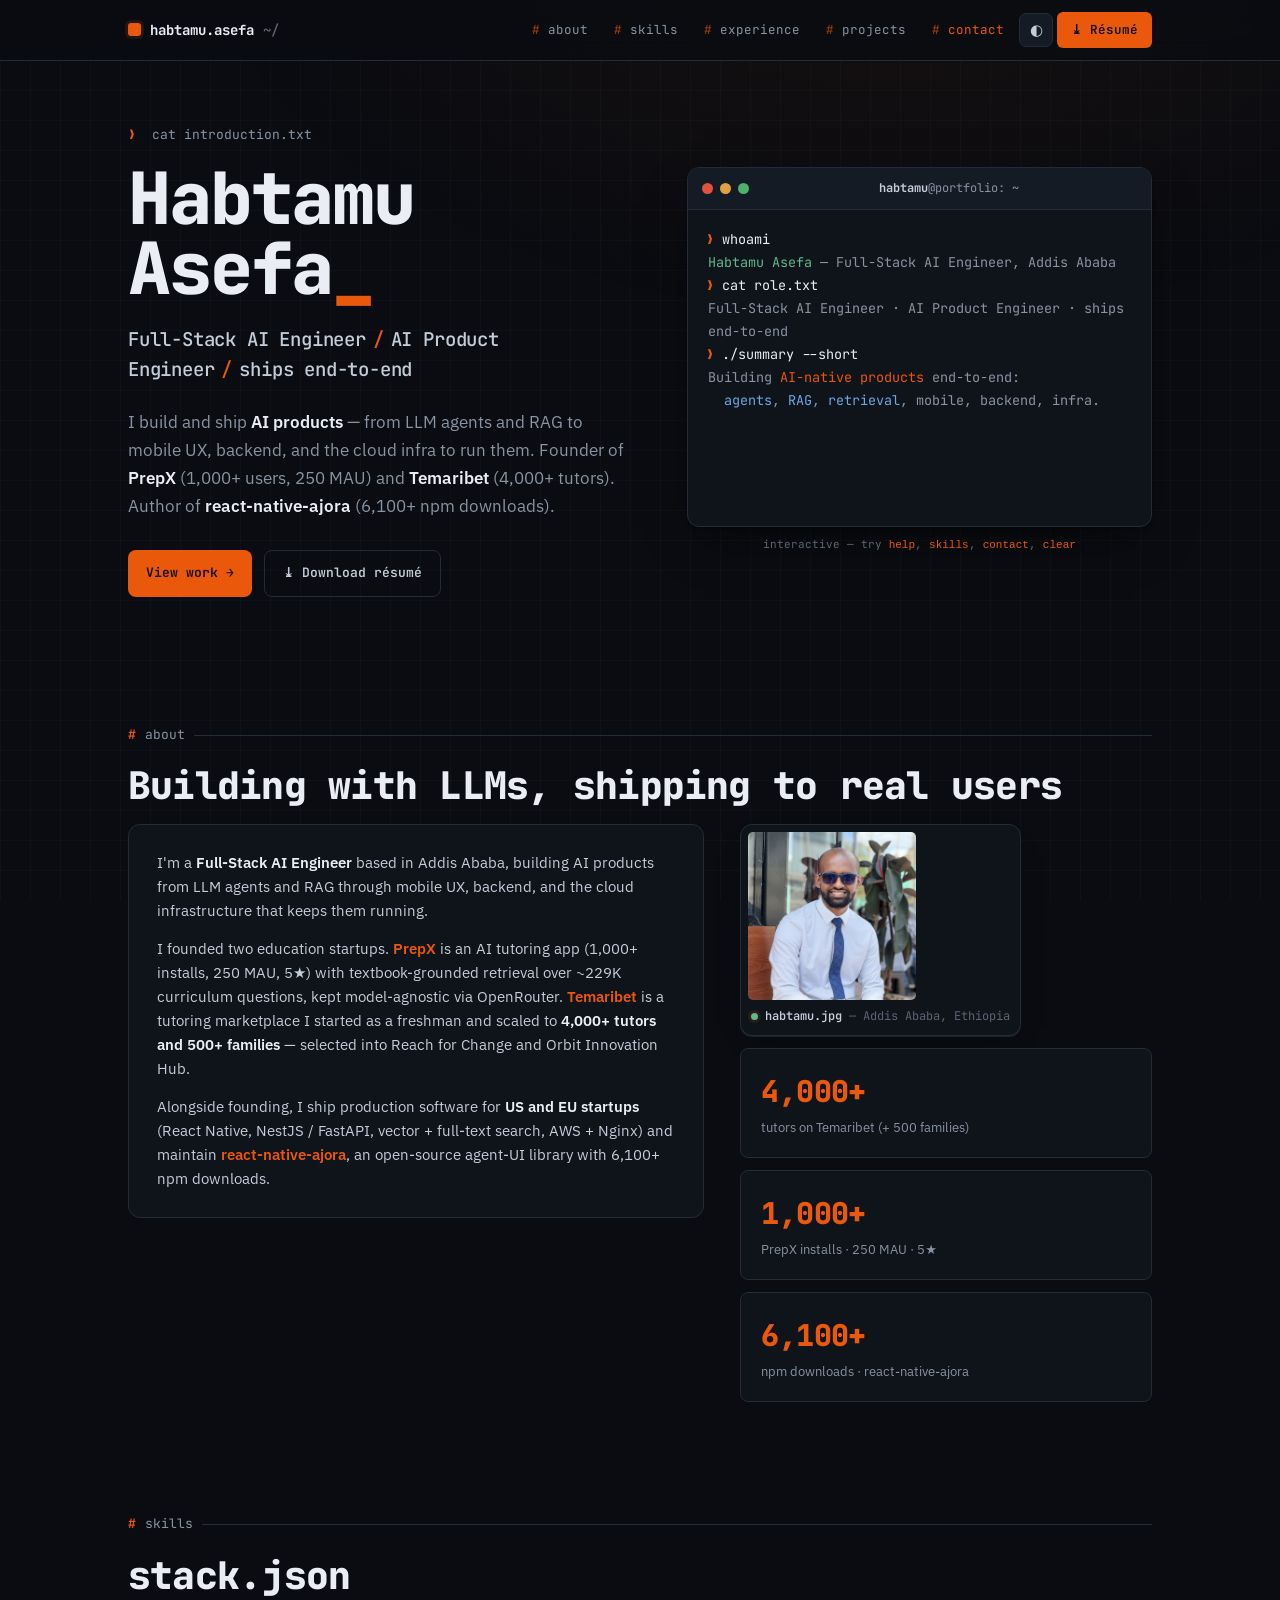
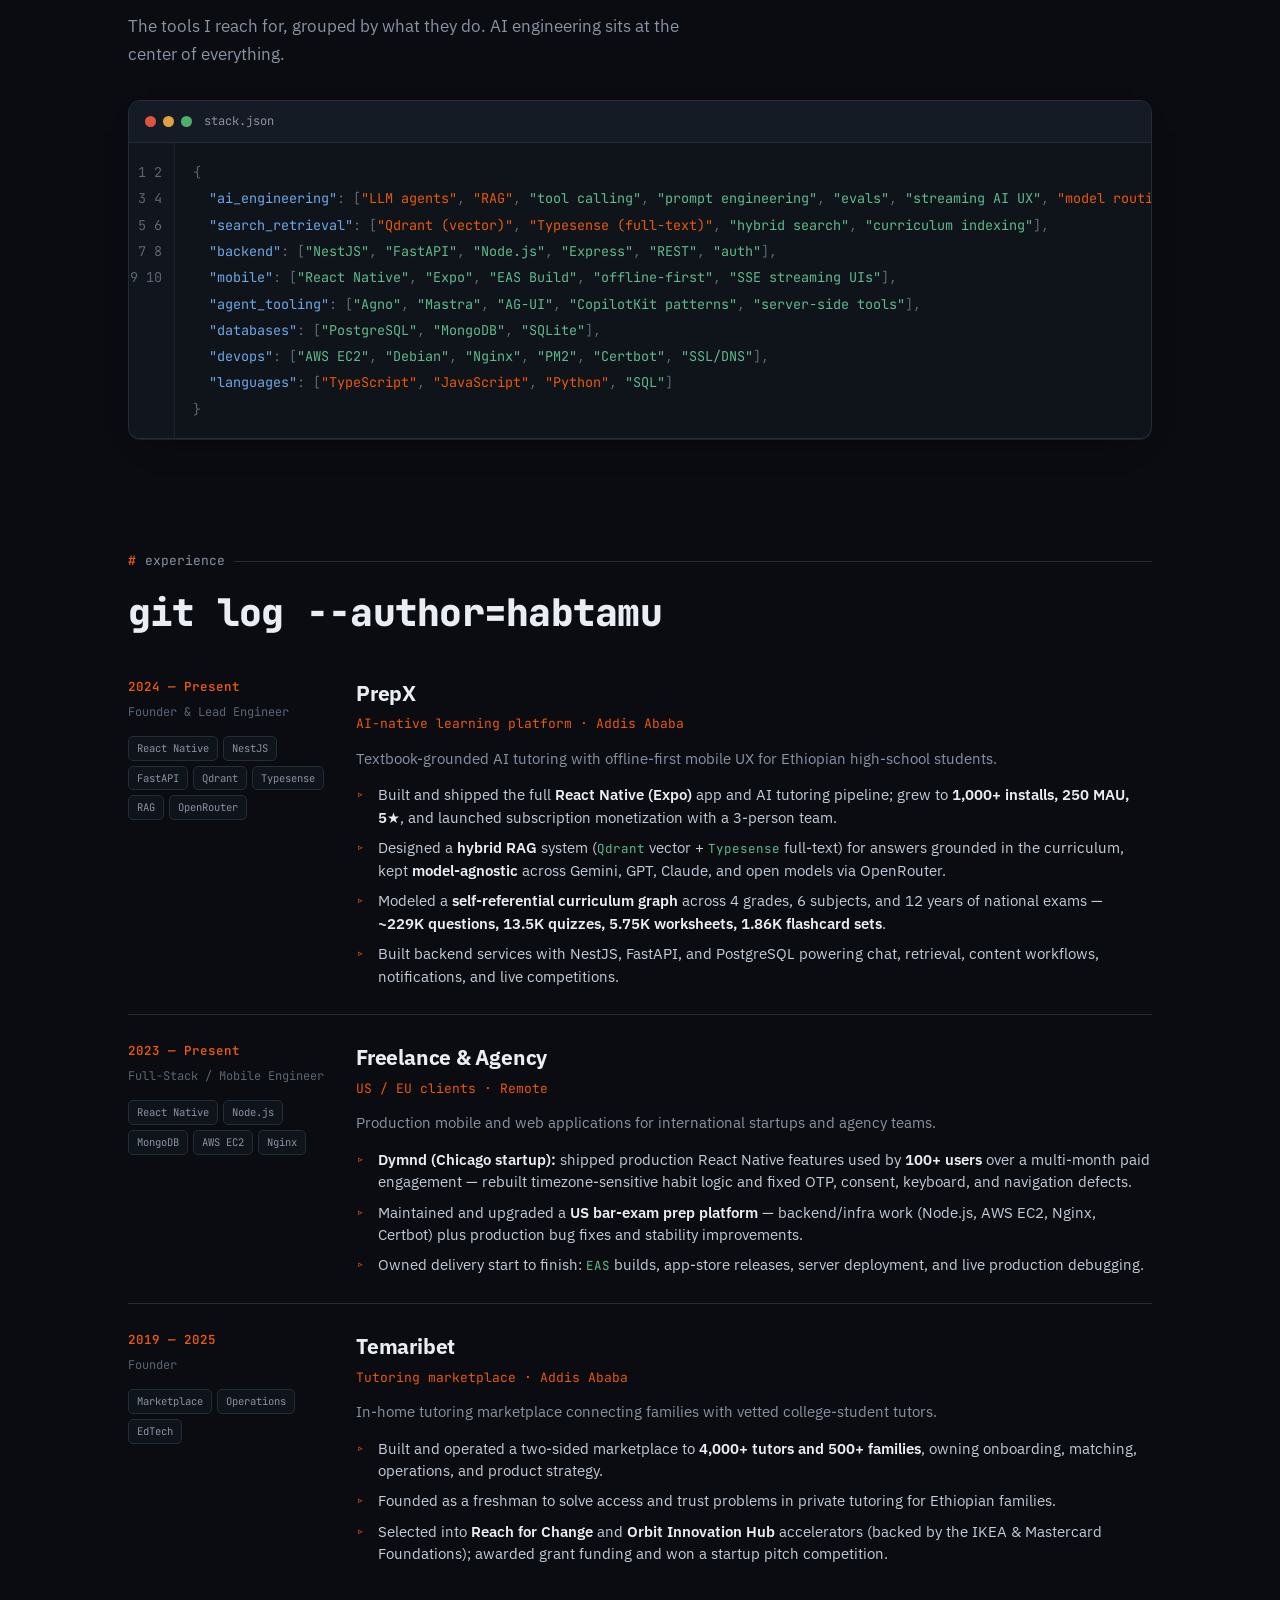
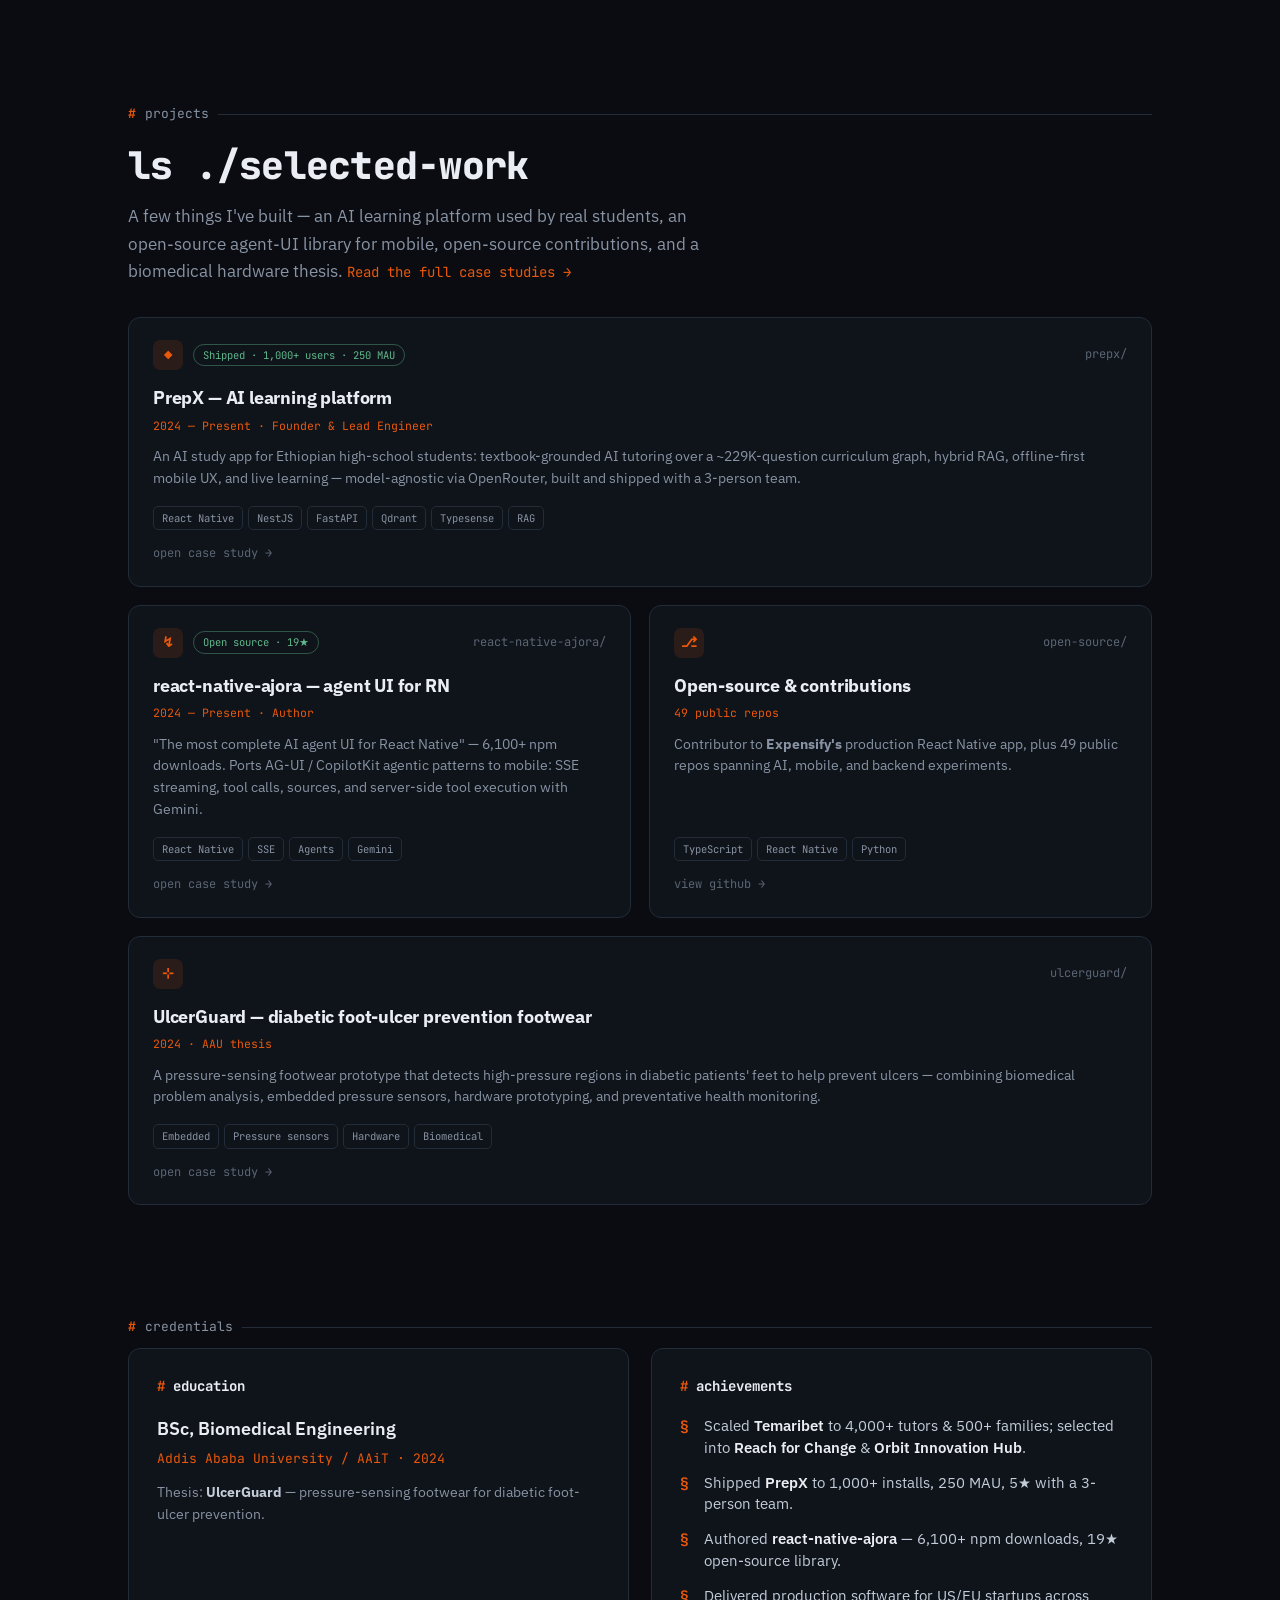
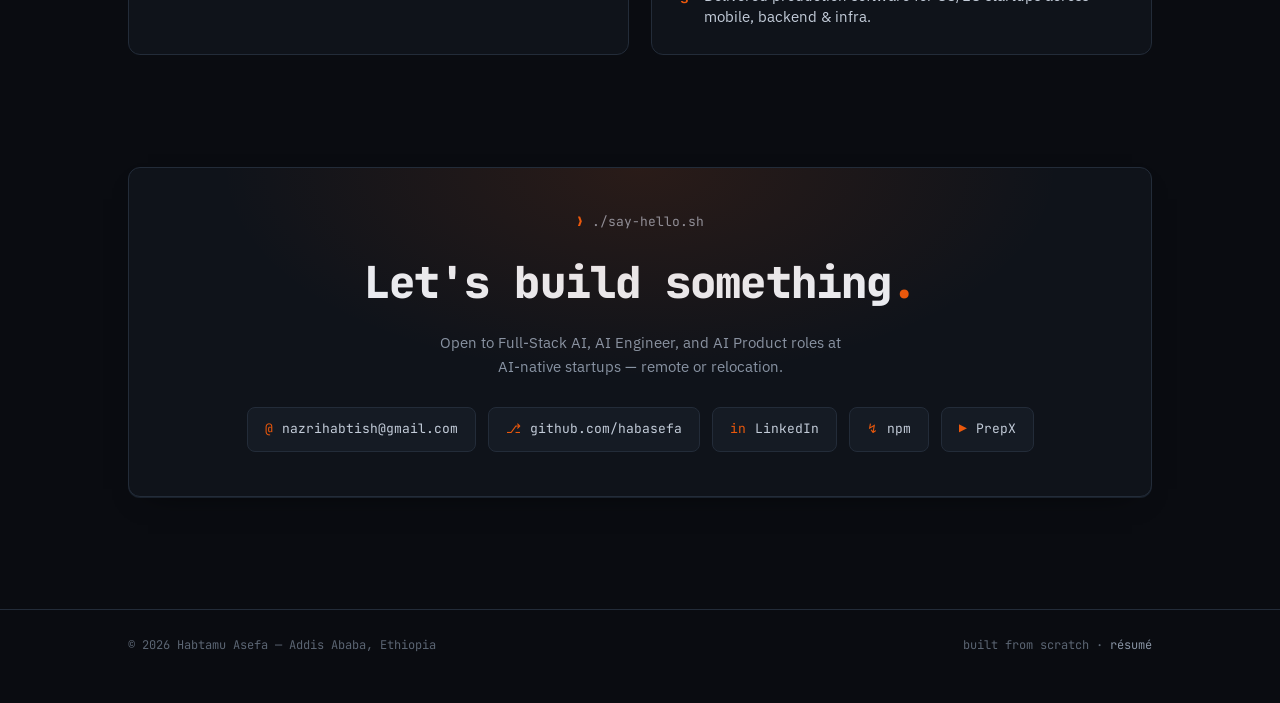
==== commit 1ea17d74: "Fix redundancy: RAG already means retrieval — drop duplicate 'retrieval' 'RAG, agents, and retrieval" ====
--- a/index.html
+++ b/index.html
@@ -4,9 +4,9 @@
 <meta charset="UTF-8" />
 <meta name="viewport" content="width=device-width, initial-scale=1.0" />
 <title>Habtamu Asefa — Full-Stack AI Engineer</title>
-<meta name="description" content="Habtamu Asefa — Full-Stack AI Engineer shipping AI-native products end-to-end: RAG, agents, retrieval, mobile, and backend. Founder of PrepX and Temaribet; author of react-native-ajora." />
+<meta name="description" content="Habtamu Asefa — Full-Stack AI Engineer shipping AI-native products: LLM agents, RAG, mobile, and backend. Founder of PrepX and Temaribet; author of react-native-ajora." />
 <meta property="og:title" content="Habtamu Asefa — Full-Stack AI Engineer" />
-<meta property="og:description" content="Ships AI-native products end-to-end — RAG, agents, retrieval, mobile, backend, and cloud." />
+<meta property="og:description" content="Ships AI-native products end-to-end — LLM agents, RAG, mobile, backend, and cloud." />
 <meta property="og:image" content="avatar.jpg" />
 <meta property="og:type" content="website" />
 <link rel="icon" type="image/png" href="favicon.png" />
@@ -43,7 +43,7 @@
           <div class="hero-eyebrow"><span class="prompt">❯</span> <span id="eyebrowText">cat introduction.txt</span></div>
           <h1>Habtamu<br />Asefa<span class="u">_</span></h1>
           <p class="tagline">Full-Stack AI Engineer<span class="sep">/</span>AI Product Engineer<span class="sep">/</span>ships end-to-end</p>
-          <p class="lede">I build and ship <b>AI products</b> — from RAG, agents, and retrieval to mobile UX, backend, and the cloud infra to run them. Founder of <b>PrepX</b> (1,000+ users, 250 MAU) and <b>Temaribet</b> (4,000+ tutors). Author of <b>react-native-ajora</b> (6,100+ npm downloads).</p>
+          <p class="lede">I build and ship <b>AI products</b> — from LLM agents and RAG to mobile UX, backend, and the cloud infra to run them. Founder of <b>PrepX</b> (1,000+ users, 250 MAU) and <b>Temaribet</b> (4,000+ tutors). Author of <b>react-native-ajora</b> (6,100+ npm downloads).</p>
           <div class="hero-cta">
             <a class="cta cta-primary" href="#projects">View work →</a>
             <a class="cta cta-ghost" href="Resume.html">⤓ Download résumé</a>
@@ -73,7 +73,7 @@
       <h2 class="sec-title">Building with LLMs, shipping to real users</h2>
       <div class="about-grid">
         <div class="prose-card">
-          <p>I'm a <b>Full-Stack AI Engineer</b> based in Addis Ababa, building AI products from RAG, agents, and retrieval through mobile UX, backend, and the cloud infrastructure that keeps them running.</p>
+          <p>I'm a <b>Full-Stack AI Engineer</b> based in Addis Ababa, building AI products from LLM agents and RAG through mobile UX, backend, and the cloud infrastructure that keeps them running.</p>
           <p>I founded two education startups. <span class="accent">PrepX</span> is an AI tutoring app (1,000+ installs, 250 MAU, 5★) with textbook-grounded retrieval over ~229K curriculum questions, kept model-agnostic via OpenRouter. <span class="accent">Temaribet</span> is a tutoring marketplace I started as a freshman and scaled to <b>4,000+ tutors and 500+ families</b> — selected into Reach for Change and Orbit Innovation Hub.</p>
           <p>Alongside founding, I ship production software for <b>US and EU startups</b> (React Native, NestJS / FastAPI, vector + full-text search, AWS + Nginx) and maintain <span class="accent">react-native-ajora</span>, an open-source agent-UI library with 6,100+ npm downloads.</p>
         </div>
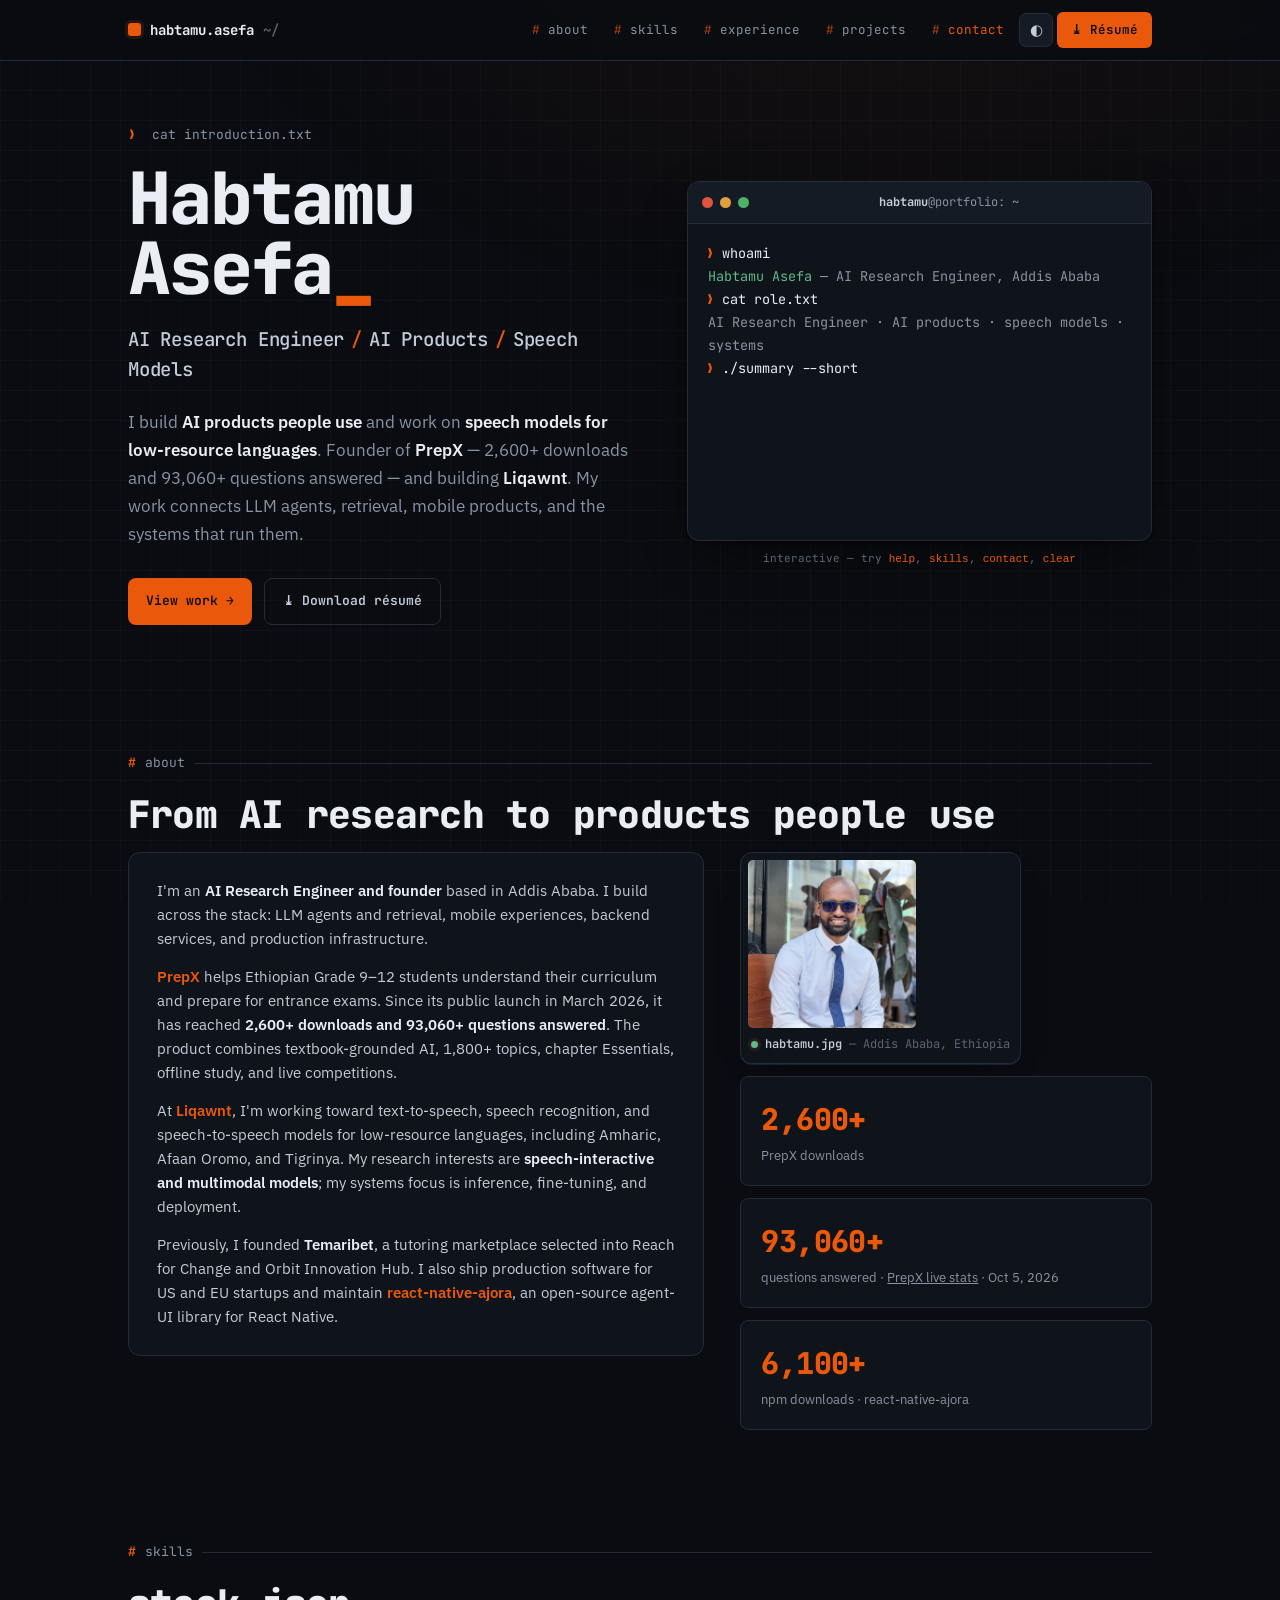
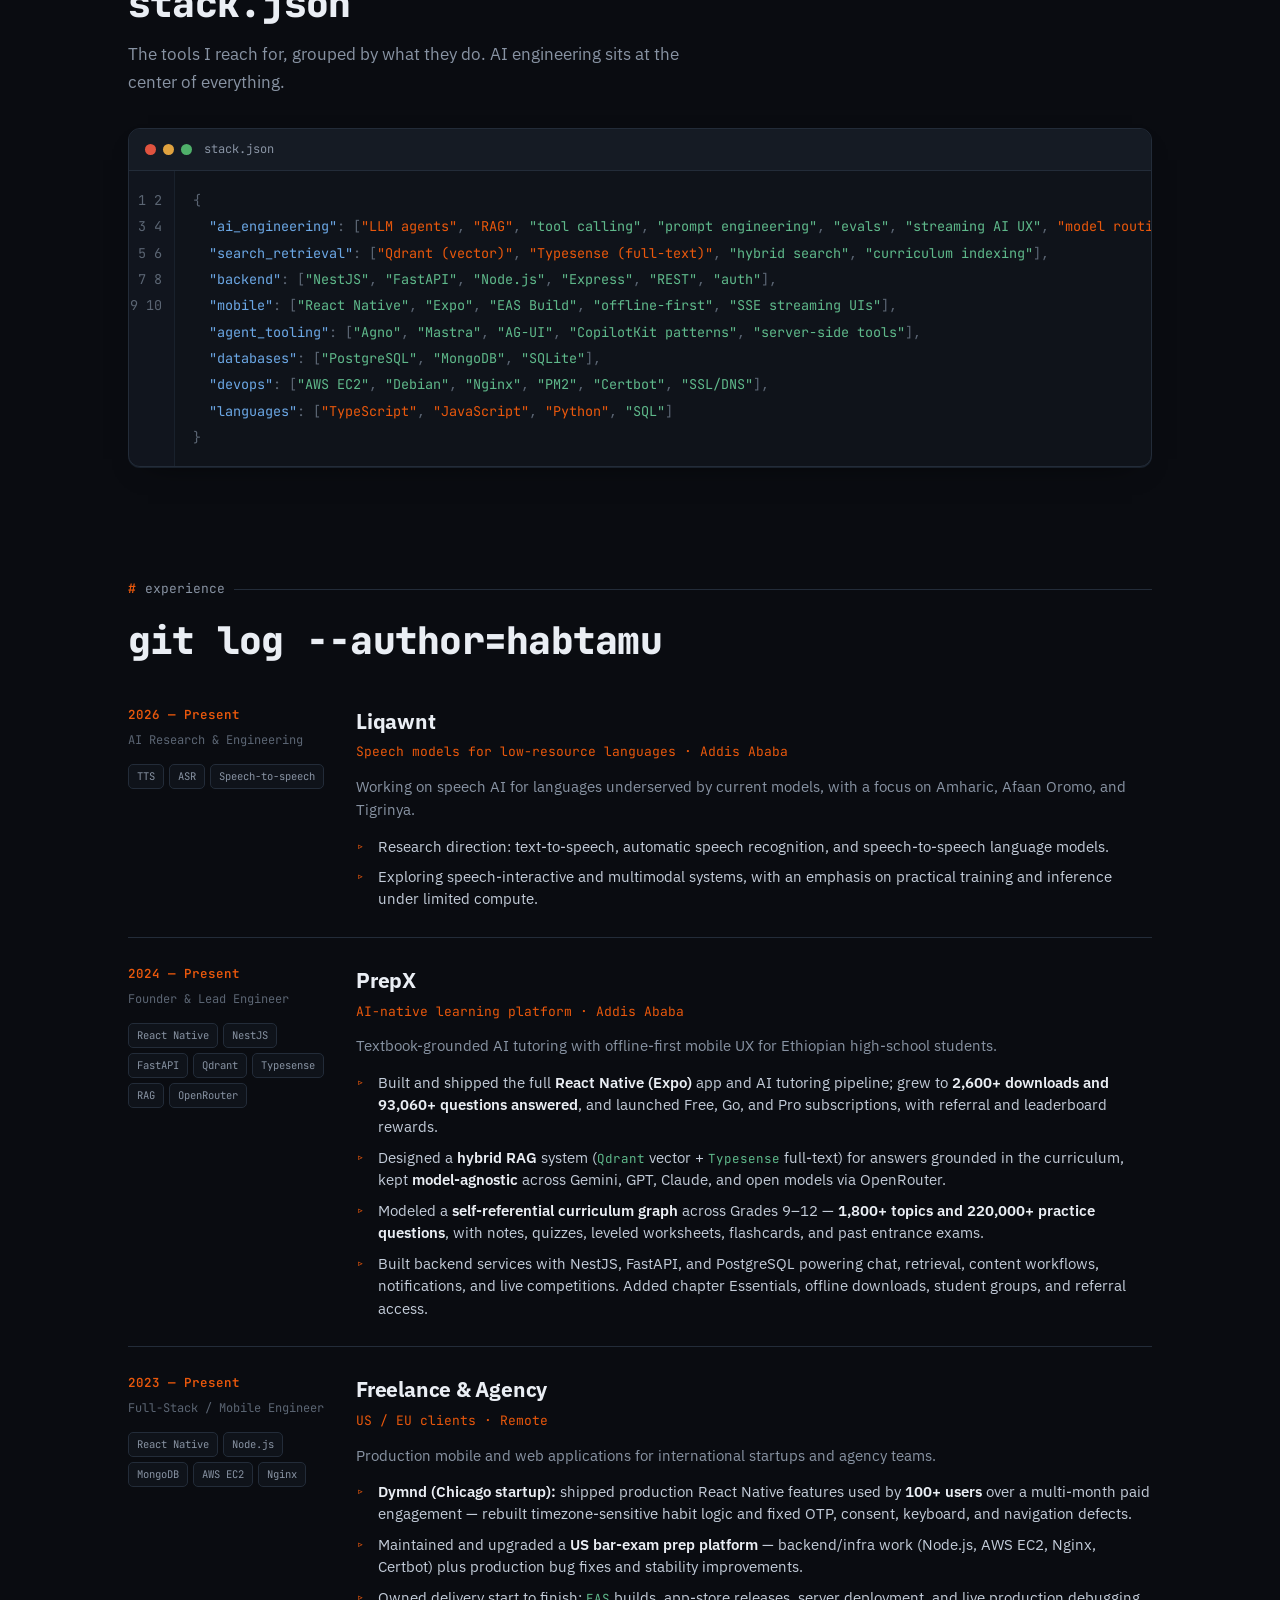
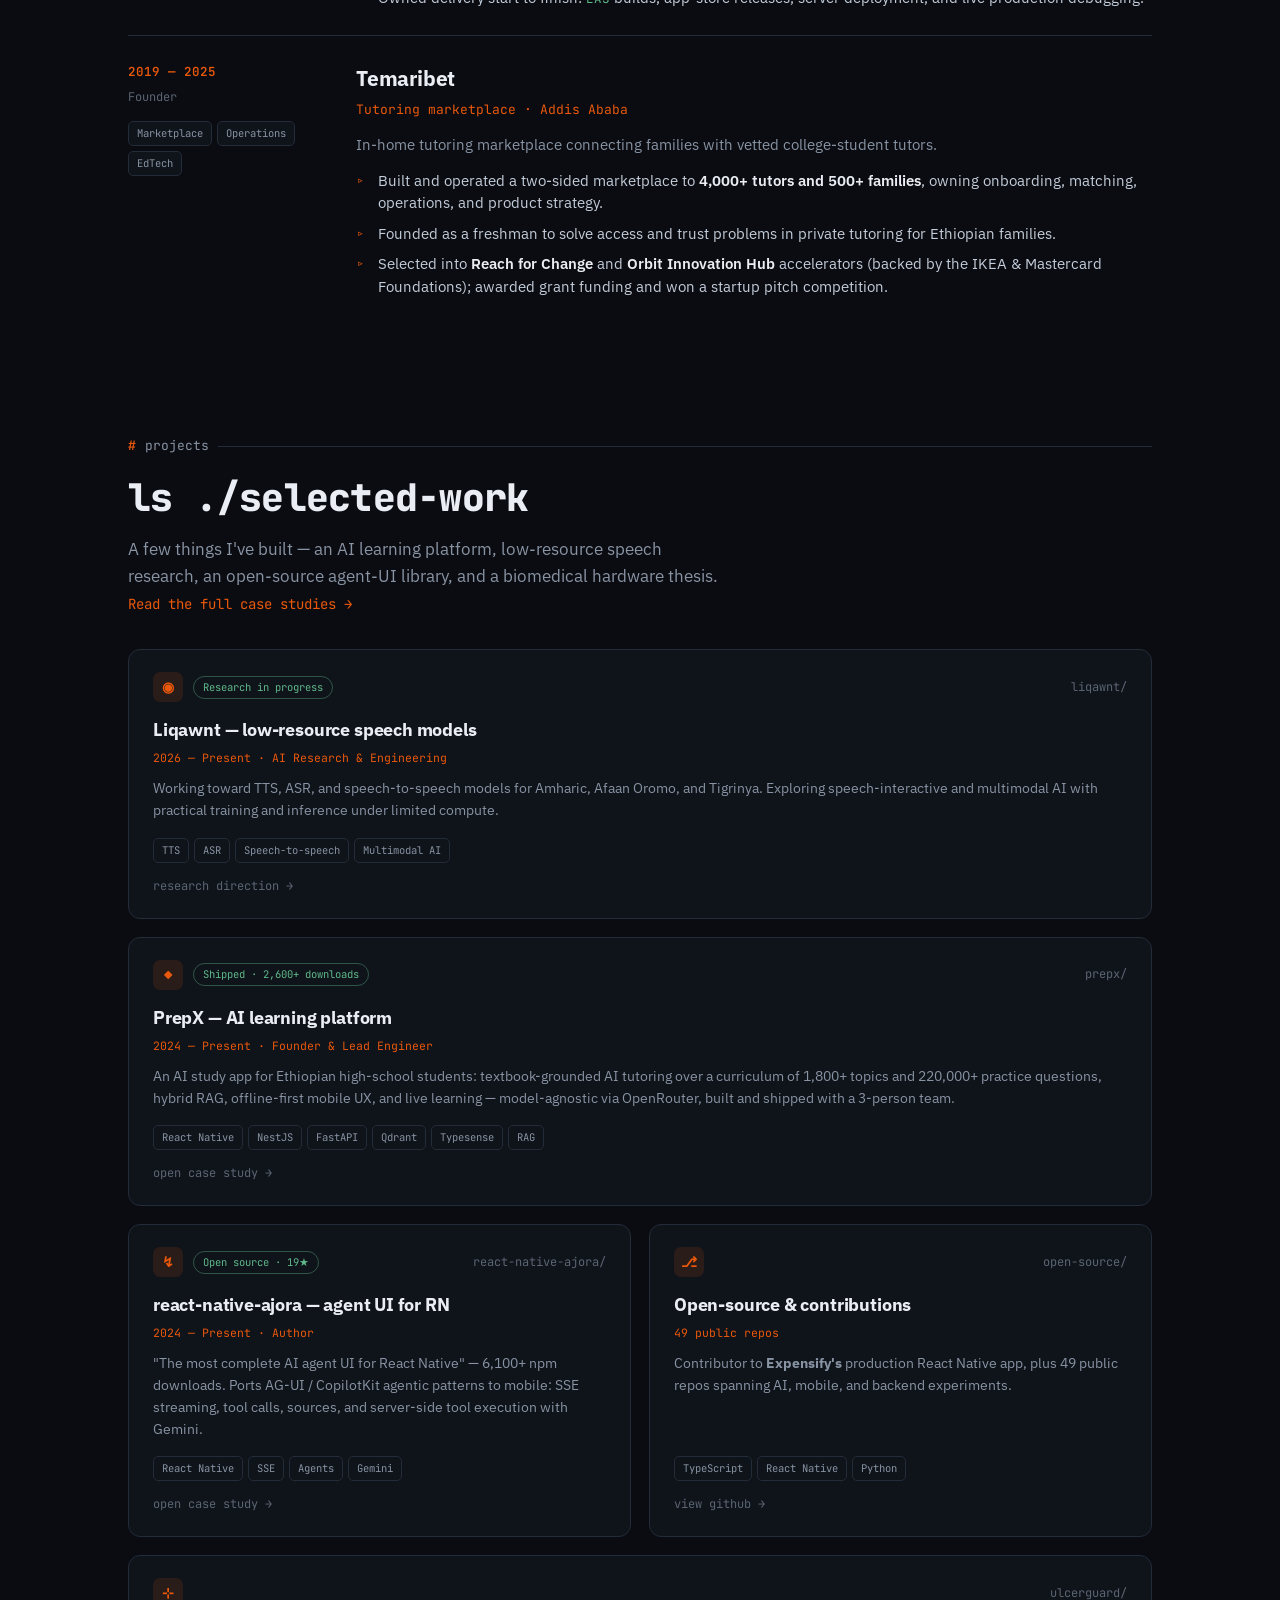
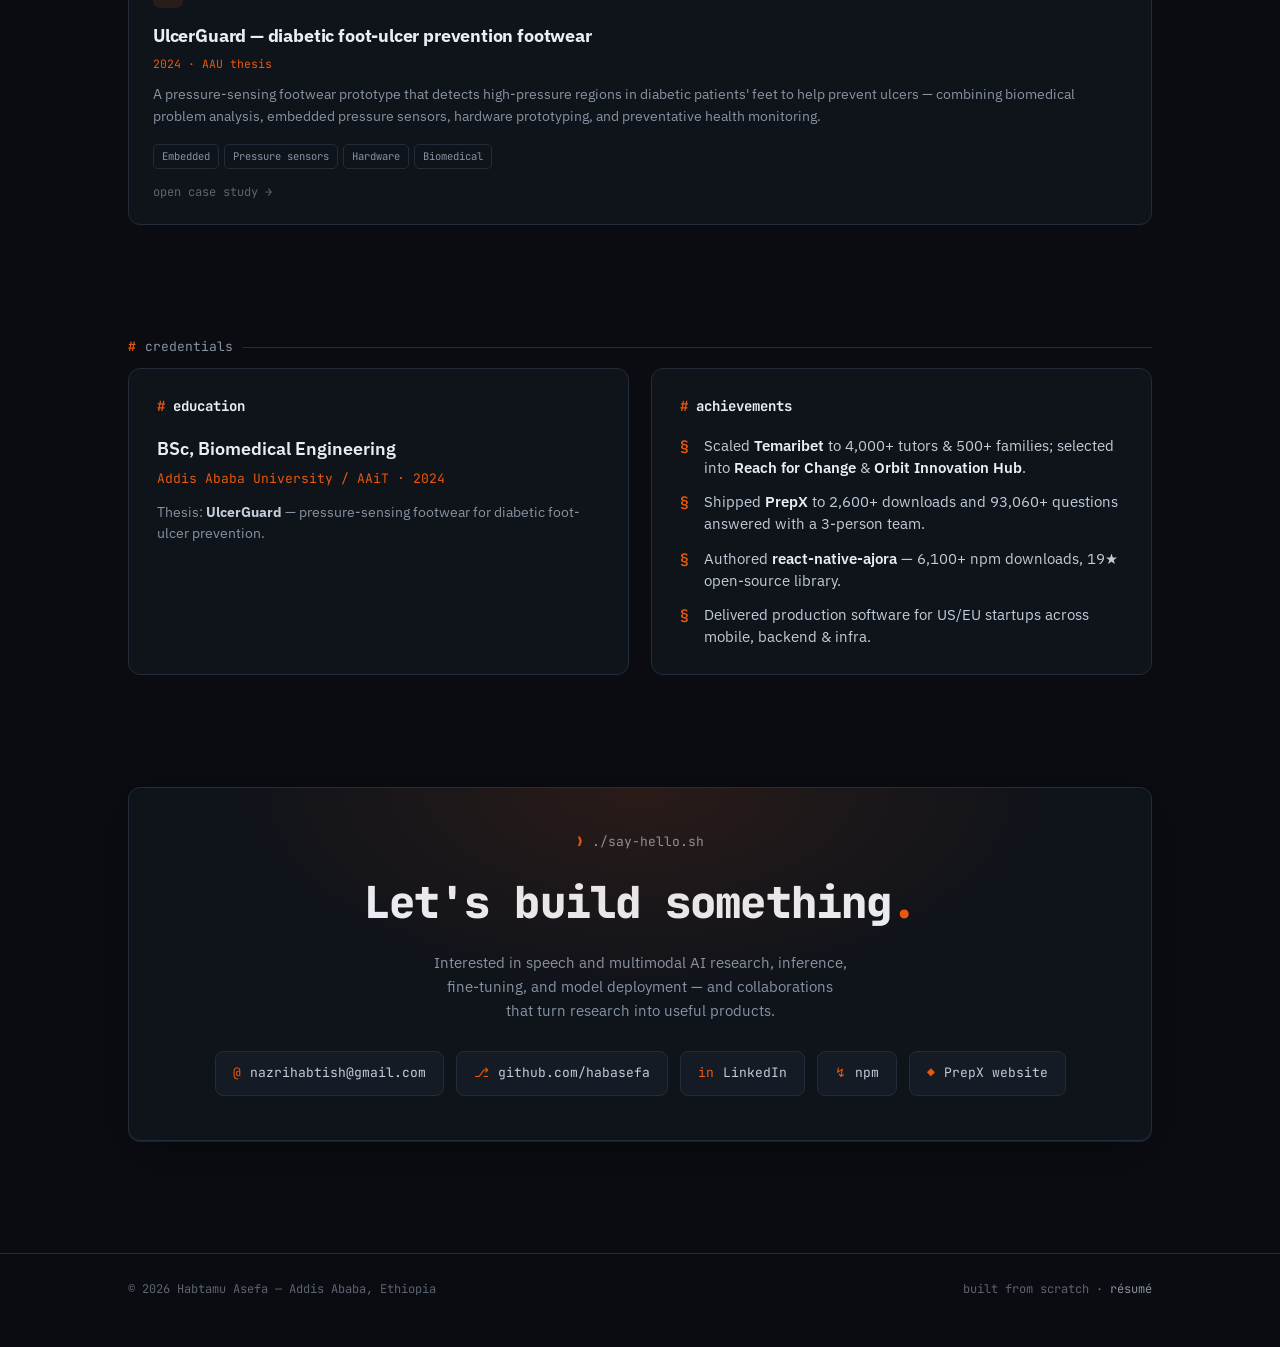
==== commit e25ae78d: "Refresh portfolio with current PrepX traction and speech research focus" ====
--- a/index.html
+++ b/index.html
@@ -3,10 +3,10 @@
 <head>
 <meta charset="UTF-8" />
 <meta name="viewport" content="width=device-width, initial-scale=1.0" />
-<title>Habtamu Asefa — Full-Stack AI Engineer</title>
-<meta name="description" content="Habtamu Asefa — Full-Stack AI Engineer shipping AI-native products: LLM agents, RAG, mobile, and backend. Founder of PrepX and Temaribet; author of react-native-ajora." />
-<meta property="og:title" content="Habtamu Asefa — Full-Stack AI Engineer" />
-<meta property="og:description" content="Ships AI-native products end-to-end — LLM agents, RAG, mobile, backend, and cloud." />
+<title>Habtamu Asefa — AI Research Engineer</title>
+<meta name="description" content="Habtamu Asefa — AI Research Engineer shipping AI-native products: LLM agents, RAG, mobile, and backend. Founder of PrepX; building low-resource speech models at Liqawnt; author of react-native-ajora." />
+<meta property="og:title" content="Habtamu Asefa — AI Research Engineer" />
+<meta property="og:description" content="Building AI-native learning products and low-resource speech models — from research to production." />
 <meta property="og:image" content="avatar.jpg" />
 <meta property="og:type" content="website" />
 <link rel="icon" type="image/png" href="favicon.png" />
@@ -42,8 +42,8 @@
         <div>
           <div class="hero-eyebrow"><span class="prompt">❯</span> <span id="eyebrowText">cat introduction.txt</span></div>
           <h1>Habtamu<br />Asefa<span class="u">_</span></h1>
-          <p class="tagline">Full-Stack AI Engineer<span class="sep">/</span>AI Product Engineer<span class="sep">/</span>ships end-to-end</p>
-          <p class="lede">I build and ship <b>AI products</b> — from LLM agents and RAG to mobile UX, backend, and the cloud infra to run them. Founder of <b>PrepX</b> (1,000+ users, 250 MAU) and <b>Temaribet</b> (4,000+ tutors). Author of <b>react-native-ajora</b> (6,100+ npm downloads).</p>
+          <p class="tagline">AI Research Engineer<span class="sep">/</span>AI Products<span class="sep">/</span>Speech Models</p>
+          <p class="lede">I build <b>AI products people use</b> and work on <b>speech models for low-resource languages</b>. Founder of <b>PrepX</b> — 2,600+ downloads and 93,060+ questions answered — and building <b>Liqawnt</b>. My work connects LLM agents, retrieval, mobile products, and the systems that run them.</p>
           <div class="hero-cta">
             <a class="cta cta-primary" href="#projects">View work →</a>
             <a class="cta cta-ghost" href="Resume.html">⤓ Download résumé</a>
@@ -70,20 +70,21 @@
     <!-- ====================== ABOUT ====================== -->
     <section class="block reveal" id="about">
       <div class="sec-label"><span class="h">#</span> about <span class="rule"></span></div>
-      <h2 class="sec-title">Building with LLMs, shipping to real users</h2>
+      <h2 class="sec-title">From AI research to products people use</h2>
       <div class="about-grid">
         <div class="prose-card">
-          <p>I'm a <b>Full-Stack AI Engineer</b> based in Addis Ababa, building AI products from LLM agents and RAG through mobile UX, backend, and the cloud infrastructure that keeps them running.</p>
-          <p>I founded two education startups. <span class="accent">PrepX</span> is an AI tutoring app (1,000+ installs, 250 MAU, 5★) with textbook-grounded retrieval over ~229K curriculum questions, kept model-agnostic via OpenRouter. <span class="accent">Temaribet</span> is a tutoring marketplace I started as a freshman and scaled to <b>4,000+ tutors and 500+ families</b> — selected into Reach for Change and Orbit Innovation Hub.</p>
-          <p>Alongside founding, I ship production software for <b>US and EU startups</b> (React Native, NestJS / FastAPI, vector + full-text search, AWS + Nginx) and maintain <span class="accent">react-native-ajora</span>, an open-source agent-UI library with 6,100+ npm downloads.</p>
+          <p>I'm an <b>AI Research Engineer and founder</b> based in Addis Ababa. I build across the stack: LLM agents and retrieval, mobile experiences, backend services, and production infrastructure.</p>
+          <p><span class="accent">PrepX</span> helps Ethiopian Grade 9–12 students understand their curriculum and prepare for entrance exams. Since its public launch in March 2026, it has reached <b>2,600+ downloads and 93,060+ questions answered</b>. The product combines textbook-grounded AI, 1,800+ topics, chapter Essentials, offline study, and live competitions.</p>
+          <p>At <span class="accent">Liqawnt</span>, I'm working toward text-to-speech, speech recognition, and speech-to-speech models for low-resource languages, including Amharic, Afaan Oromo, and Tigrinya. My research interests are <b>speech-interactive and multimodal models</b>; my systems focus is inference, fine-tuning, and deployment.</p>
+          <p>Previously, I founded <b>Temaribet</b>, a tutoring marketplace selected into Reach for Change and Orbit Innovation Hub. I also ship production software for US and EU startups and maintain <span class="accent">react-native-ajora</span>, an open-source agent-UI library for React Native.</p>
         </div>
         <div class="stat-col">
           <figure class="avatar">
             <img src="avatar.jpg" alt="Habtamu Asefa" width="720" height="720" loading="lazy" />
             <figcaption><span class="on"></span> <b>habtamu.jpg</b> — Addis Ababa, Ethiopia</figcaption>
           </figure>
-          <div class="stat"><div class="num">4,000+</div><div class="lbl">tutors on Temaribet (+ 500 families)</div></div>
-          <div class="stat"><div class="num">1,000+</div><div class="lbl">PrepX installs · 250 MAU · 5★</div></div>
+          <div class="stat"><div class="num">2,600+</div><div class="lbl">PrepX downloads</div></div>
+          <div class="stat"><div class="num">93,060+</div><div class="lbl">questions answered · <a href="https://prepx.temaribet.io/">PrepX live stats</a> · Oct 5, 2026</div></div>
           <div class="stat"><div class="num">6,100+</div><div class="lbl">npm downloads · react-native-ajora</div></div>
         </div>
       </div>
@@ -125,6 +126,23 @@
 
         <article class="job">
           <div class="meta">
+            <div class="when">2026 — Present</div>
+            <div class="place">AI Research &amp; Engineering</div>
+            <div class="stk"><span class="chip">TTS</span><span class="chip">ASR</span><span class="chip">Speech-to-speech</span></div>
+          </div>
+          <div>
+            <h3>Liqawnt</h3>
+            <div class="org">Speech models for low-resource languages · Addis Ababa</div>
+            <p class="desc">Working on speech AI for languages underserved by current models, with a focus on Amharic, Afaan Oromo, and Tigrinya.</p>
+            <ul>
+              <li>Research direction: text-to-speech, automatic speech recognition, and speech-to-speech language models.</li>
+              <li>Exploring speech-interactive and multimodal systems, with an emphasis on practical training and inference under limited compute.</li>
+            </ul>
+          </div>
+        </article>
+
+        <article class="job">
+          <div class="meta">
             <div class="when">2024 — Present</div>
             <div class="place">Founder &amp; Lead Engineer</div>
             <div class="stk"><span class="chip">React Native</span><span class="chip">NestJS</span><span class="chip">FastAPI</span><span class="chip">Qdrant</span><span class="chip">Typesense</span><span class="chip">RAG</span><span class="chip">OpenRouter</span></div>
@@ -134,10 +152,10 @@
             <div class="org">AI-native learning platform · Addis Ababa</div>
             <p class="desc">Textbook-grounded AI tutoring with offline-first mobile UX for Ethiopian high-school students.</p>
             <ul>
-              <li>Built and shipped the full <b>React Native (Expo)</b> app and AI tutoring pipeline; grew to <b>1,000+ installs, 250 MAU, 5★</b>, and launched subscription monetization with a 3-person team.</li>
+              <li>Built and shipped the full <b>React Native (Expo)</b> app and AI tutoring pipeline; grew to <b>2,600+ downloads and 93,060+ questions answered</b>, and launched Free, Go, and Pro subscriptions, with referral and leaderboard rewards.</li>
               <li>Designed a <b>hybrid RAG</b> system (<code>Qdrant</code> vector + <code>Typesense</code> full-text) for answers grounded in the curriculum, kept <b>model-agnostic</b> across Gemini, GPT, Claude, and open models via OpenRouter.</li>
-              <li>Modeled a <b>self-referential curriculum graph</b> across 4 grades, 6 subjects, and 12 years of national exams — <b>~229K questions, 13.5K quizzes, 5.75K worksheets, 1.86K flashcard sets</b>.</li>
-              <li>Built backend services with NestJS, FastAPI, and PostgreSQL powering chat, retrieval, content workflows, notifications, and live competitions.</li>
+              <li>Modeled a <b>self-referential curriculum graph</b> across Grades 9–12 — <b>1,800+ topics and 220,000+ practice questions</b>, with notes, quizzes, leveled worksheets, flashcards, and past entrance exams.</li>
+              <li>Built backend services with NestJS, FastAPI, and PostgreSQL powering chat, retrieval, content workflows, notifications, and live competitions. Added chapter Essentials, offline downloads, student groups, and referral access.</li>
             </ul>
           </div>
         </article>
@@ -185,14 +203,23 @@
     <section class="block reveal" id="projects">
       <div class="sec-label"><span class="h">#</span> projects <span class="rule"></span></div>
       <h2 class="sec-title">ls ./selected-work</h2>
-      <p class="sec-intro">A few things I've built — an AI learning platform used by real students, an open-source agent-UI library for mobile, open-source contributions, and a biomedical hardware thesis. <a class="intro-link" href="projects.html">Read the full case studies →</a></p>
+      <p class="sec-intro">A few things I've built — an AI learning platform, low-resource speech research, an open-source agent-UI library, and a biomedical hardware thesis. <a class="intro-link" href="projects.html">Read the full case studies →</a></p>
       <div class="proj-grid">
 
+        <a class="card wide card-link" href="projects.html#liqawnt">
+          <div class="top"><span class="ico">◉</span><span class="badge">Research in progress</span><span class="fname">liqawnt/</span></div>
+          <h3>Liqawnt — low-resource speech models</h3>
+          <div class="yr">2026 — Present · AI Research &amp; Engineering</div>
+          <p>Working toward TTS, ASR, and speech-to-speech models for Amharic, Afaan Oromo, and Tigrinya. Exploring speech-interactive and multimodal AI with practical training and inference under limited compute.</p>
+          <div class="stk"><span class="chip">TTS</span><span class="chip">ASR</span><span class="chip">Speech-to-speech</span><span class="chip">Multimodal AI</span></div>
+          <span class="card-more">research direction →</span>
+        </a>
+
         <a class="card wide card-link" href="projects.html#prepx">
-          <div class="top"><span class="ico">◆</span><span class="badge">Shipped · 1,000+ users · 250 MAU</span><span class="fname">prepx/</span></div>
+          <div class="top"><span class="ico">◆</span><span class="badge">Shipped · 2,600+ downloads</span><span class="fname">prepx/</span></div>
           <h3>PrepX — AI learning platform</h3>
           <div class="yr">2024 — Present · Founder &amp; Lead Engineer</div>
-          <p>An AI study app for Ethiopian high-school students: textbook-grounded AI tutoring over a ~229K-question curriculum graph, hybrid RAG, offline-first mobile UX, and live learning — model-agnostic via OpenRouter, built and shipped with a 3-person team.</p>
+          <p>An AI study app for Ethiopian high-school students: textbook-grounded AI tutoring over a curriculum of 1,800+ topics and 220,000+ practice questions, hybrid RAG, offline-first mobile UX, and live learning — model-agnostic via OpenRouter, built and shipped with a 3-person team.</p>
           <div class="stk"><span class="chip">React Native</span><span class="chip">NestJS</span><span class="chip">FastAPI</span><span class="chip">Qdrant</span><span class="chip">Typesense</span><span class="chip">RAG</span></div>
           <span class="card-more">open case study →</span>
         </a>
@@ -241,7 +268,7 @@
           <h3><span class="h">#</span> achievements</h3>
           <ul class="ach-list">
             <li>Scaled <b>Temaribet</b> to 4,000+ tutors &amp; 500+ families; selected into <b>Reach for Change</b> &amp; <b>Orbit Innovation Hub</b>.</li>
-            <li>Shipped <b>PrepX</b> to 1,000+ installs, 250 MAU, 5★ with a 3-person team.</li>
+            <li>Shipped <b>PrepX</b> to 2,600+ downloads and 93,060+ questions answered with a 3-person team.</li>
             <li>Authored <b>react-native-ajora</b> — 6,100+ npm downloads, 19★ open-source library.</li>
             <li>Delivered production software for US/EU startups across mobile, backend &amp; infra.</li>
           </ul>
@@ -254,13 +281,13 @@
       <div class="contact-card">
         <div class="prompt-line"><span class="prompt">❯</span> ./say-hello.sh</div>
         <h2>Let's build something<span class="u">.</span></h2>
-        <p>Open to Full-Stack AI, AI Engineer, and AI Product roles at AI-native startups — remote or relocation.</p>
+        <p>Interested in speech and multimodal AI research, inference, fine-tuning, and model deployment — and collaborations that turn research into useful products.</p>
         <div class="links-row">
           <a class="link-btn" href="mailto:nazrihabtish@gmail.com"><span class="g">@</span> nazrihabtish@gmail.com</a>
           <a class="link-btn" href="https://github.com/habasefa"><span class="g">⎇</span> github.com/habasefa</a>
           <a class="link-btn" href="https://www.linkedin.com/in/habtamu-asefa-4b5459195/"><span class="g">in</span> LinkedIn</a>
           <a class="link-btn" href="https://www.npmjs.com/package/react-native-ajora"><span class="g">↯</span> npm</a>
-          <a class="link-btn" href="https://play.google.com/store/apps/details?id=com.temaribet.prepx"><span class="g">▶</span> PrepX</a>
+          <a class="link-btn" href="https://prepx.temaribet.io/"><span class="g">◆</span> PrepX website</a>
         </div>
       </div>
     </section>
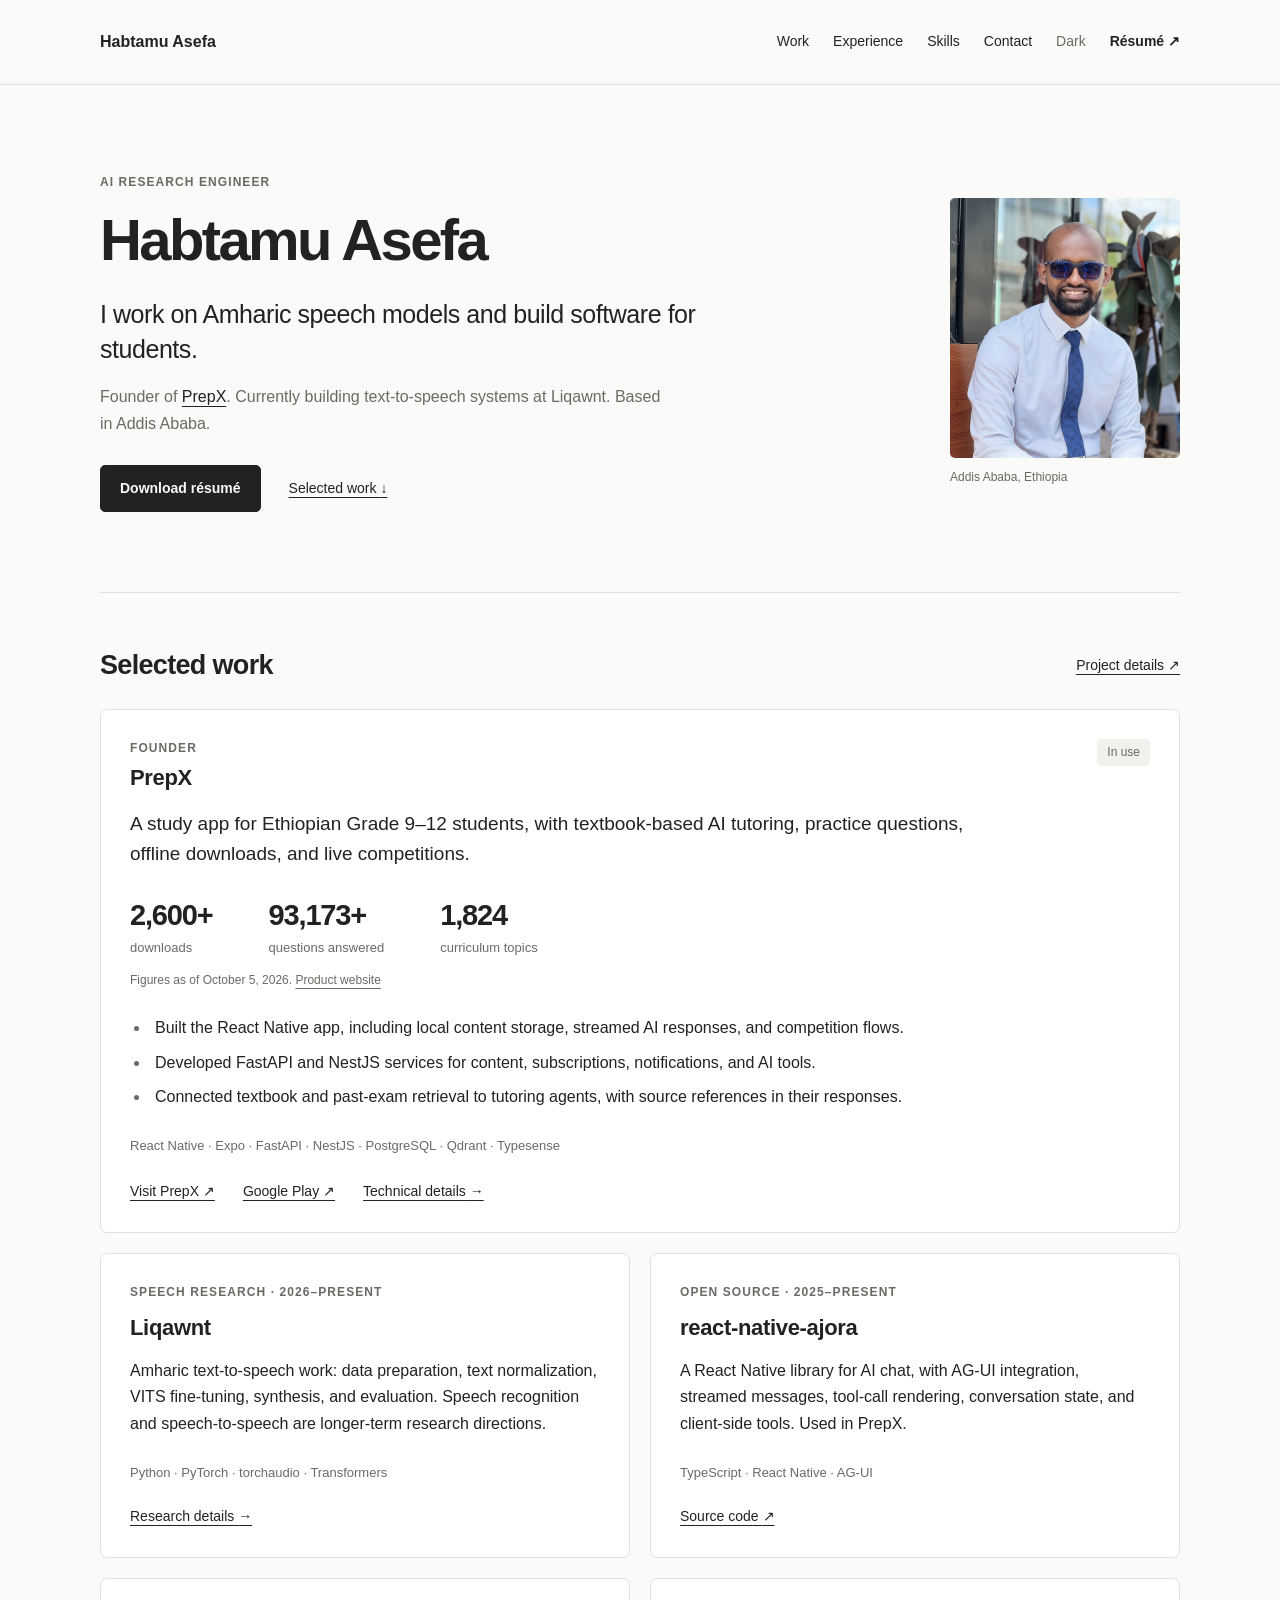
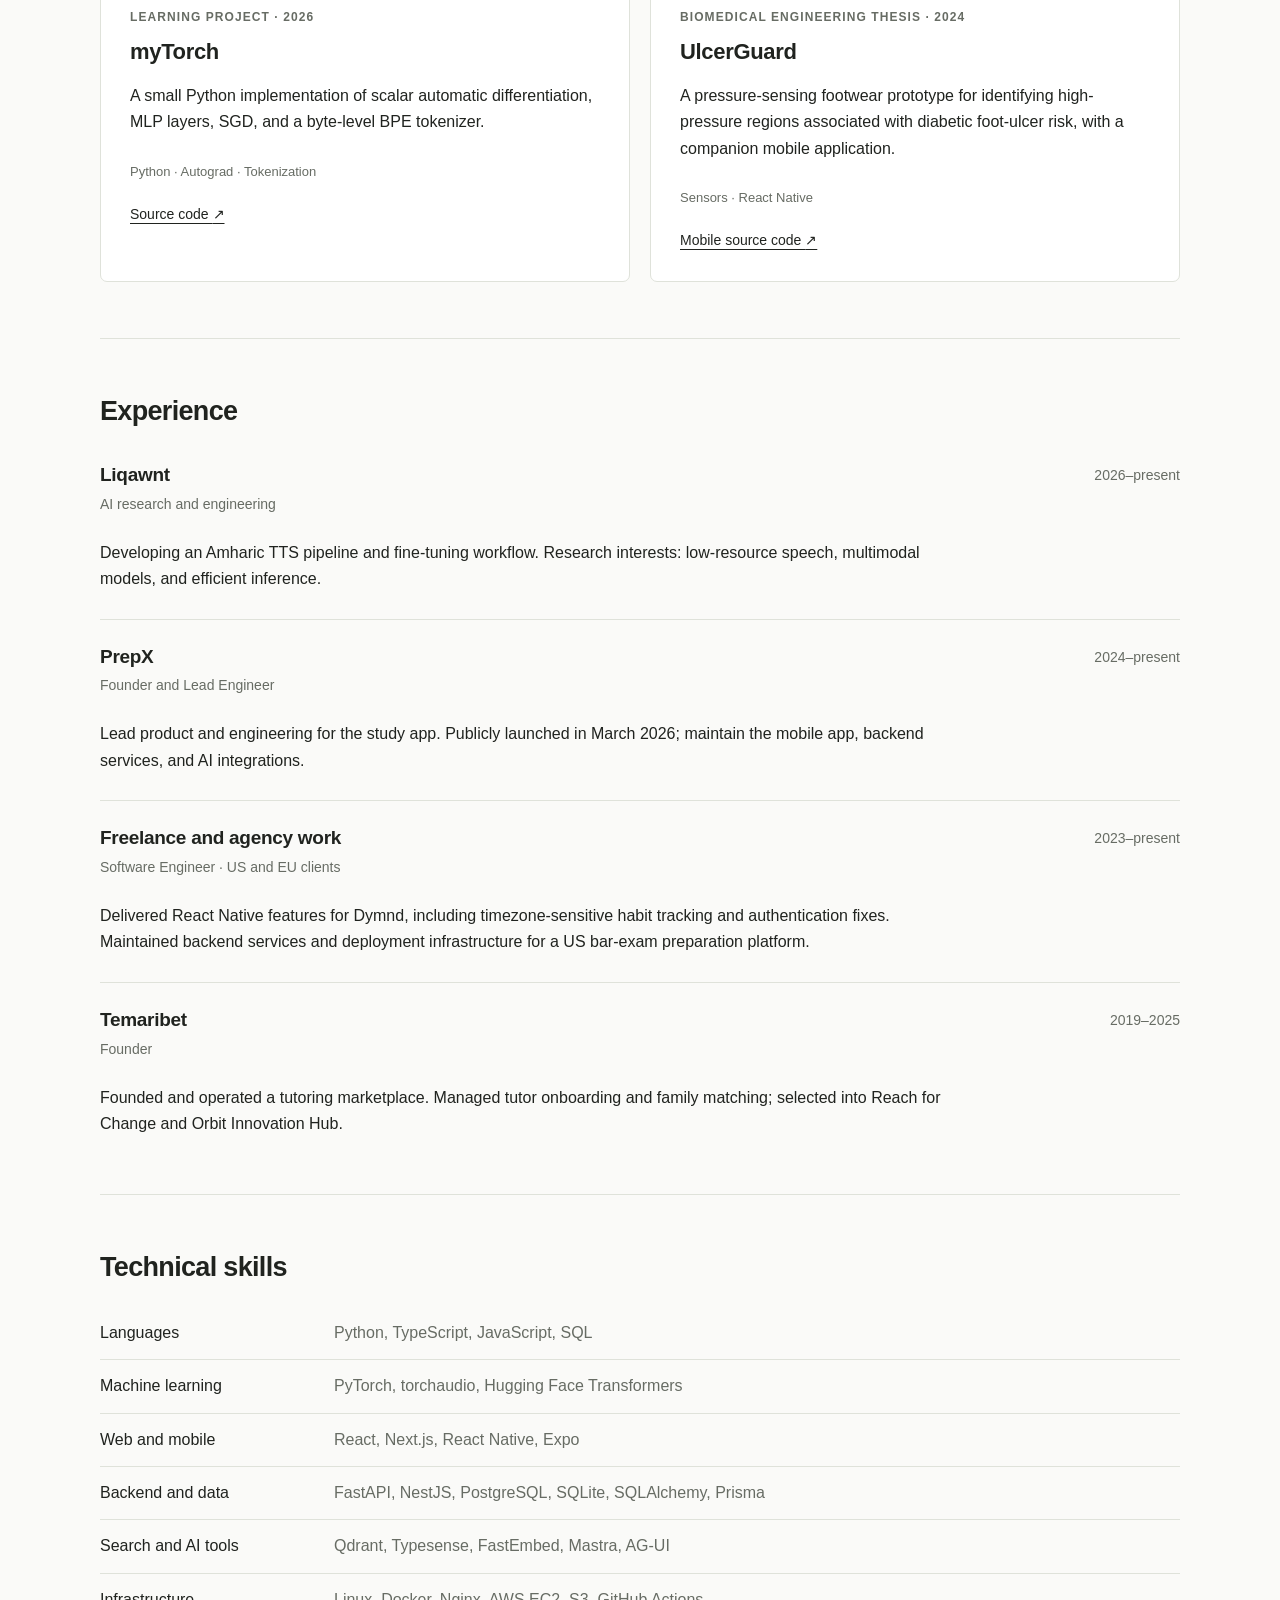
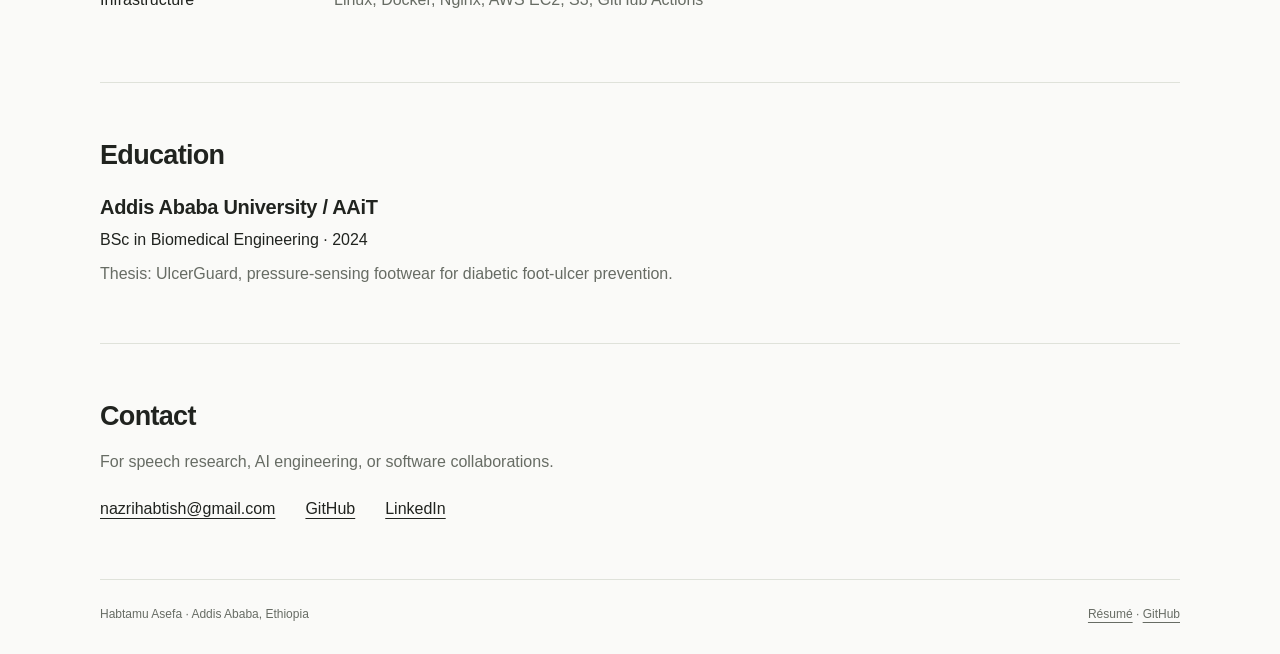
==== commit 49fbc778: "Rebuild portfolio and resume around verified engineering work" ====
--- a/index.html
+++ b/index.html
@@ -1,310 +1,319 @@
-<!DOCTYPE html>
-<html lang="en" data-theme="dark">
-<head>
-<meta charset="UTF-8" />
-<meta name="viewport" content="width=device-width, initial-scale=1.0" />
-<title>Habtamu Asefa — AI Research Engineer</title>
-<meta name="description" content="Habtamu Asefa — AI Research Engineer shipping AI-native products: LLM agents, RAG, mobile, and backend. Founder of PrepX; building low-resource speech models at Liqawnt; author of react-native-ajora." />
-<meta property="og:title" content="Habtamu Asefa — AI Research Engineer" />
-<meta property="og:description" content="Building AI-native learning products and low-resource speech models — from research to production." />
-<meta property="og:image" content="avatar.jpg" />
-<meta property="og:type" content="website" />
-<link rel="icon" type="image/png" href="favicon.png" />
-<link rel="apple-touch-icon" href="apple-touch-icon.png" />
-<link rel="stylesheet" href="theme.css" />
-<link rel="stylesheet" href="site.css" />
-</head>
-<body>
-<div class="wrap">
-
-  <!-- ====================== NAV ====================== -->
-  <nav class="nav">
-    <div class="nav-in">
-      <a class="brand" href="#top"><span class="sq"></span> habtamu.asefa <span class="path">~/</span></a>
-      <button class="icon-btn nav-toggle" id="navToggle" aria-label="Menu">≡</button>
-      <div class="nav-links" id="navLinks">
-        <a href="#about"><span class="h">#</span> about</a>
-        <a href="#skills"><span class="h">#</span> skills</a>
-        <a href="#experience"><span class="h">#</span> experience</a>
-        <a href="#projects"><span class="h">#</span> projects</a>
-        <a href="#contact"><span class="h">#</span> contact</a>
-        <button class="icon-btn" id="themeToggle" title="Toggle theme" aria-label="Toggle theme">◐</button>
-        <a class="btn-resume" href="Resume.html">⤓ Résumé</a>
-      </div>
-    </div>
-  </nav>
-
-  <main class="container" id="top">
-
-    <!-- ====================== HERO ====================== -->
-    <header class="hero">
-      <div class="hero-grid">
-        <div>
-          <div class="hero-eyebrow"><span class="prompt">❯</span> <span id="eyebrowText">cat introduction.txt</span></div>
-          <h1>Habtamu<br />Asefa<span class="u">_</span></h1>
-          <p class="tagline">AI Research Engineer<span class="sep">/</span>AI Products<span class="sep">/</span>Speech Models</p>
-          <p class="lede">I build <b>AI products people use</b> and work on <b>speech models for low-resource languages</b>. Founder of <b>PrepX</b> — 2,600+ downloads and 93,060+ questions answered — and building <b>Liqawnt</b>. My work connects LLM agents, retrieval, mobile products, and the systems that run them.</p>
-          <div class="hero-cta">
-            <a class="cta cta-primary" href="#projects">View work →</a>
-            <a class="cta cta-ghost" href="Resume.html">⤓ Download résumé</a>
-          </div>
-        </div>
-
-        <div>
-          <div class="term" id="term">
-            <div class="term-bar">
-              <span class="term-dots"><i class="r"></i><i class="y"></i><i class="g"></i></span>
-              <span class="title"><b>habtamu</b>@portfolio: ~</span>
-            </div>
-            <div class="term-body" id="termBody"></div>
-            <div class="term-input-row" id="termInputRow" style="display:none;">
-              <span class="prompt">❯</span>
-              <input class="term-input" id="termInput" autocomplete="off" spellcheck="false" placeholder="type a command…" />
-            </div>
-          </div>
-          <div class="hint">interactive — try <code>help</code>, <code>skills</code>, <code>contact</code>, <code>clear</code></div>
-        </div>
+<!doctype html>
+<html lang="en" data-theme="light">
+  <head>
+    <meta charset="utf-8" />
+    <meta name="viewport" content="width=device-width, initial-scale=1" />
+    <title>Habtamu Asefa | AI Research Engineer</title>
+    <meta
+      name="description"
+      content="AI research and software engineering by Habtamu Asefa. Amharic speech models, PrepX, and open-source React Native tools."
+    />
+    <meta property="og:title" content="Habtamu Asefa | AI Research Engineer" />
+    <meta
+      property="og:description"
+      content="AI research and software engineering by Habtamu Asefa. Amharic speech models, PrepX, and open-source React Native tools."
+    />
+    <meta property="og:type" content="website" />
+    <meta
+      property="og:image"
+      content="https://habasefa.github.io/portfolio/avatar.jpg"
+    />
+    <link rel="icon" href="favicon.png" />
+    <link rel="apple-touch-icon" href="apple-touch-icon.png" />
+    <link rel="stylesheet" href="site.css?v=20261005-2" />
+  </head>
+  <body>
+    <a class="skip-link" href="#main">Skip to content</a>
+    <header class="site-header">
+      <div class="container header-inner">
+        <a class="brand" href="index.html">Habtamu Asefa</a>
+        <nav aria-label="Main navigation">
+          <a href="index.html#work">Work</a
+          ><a href="index.html#experience">Experience</a
+          ><a href="index.html#skills">Skills</a
+          ><a href="index.html#contact">Contact</a
+          ><button
+            class="theme-toggle"
+            id="themeToggle"
+            aria-label="Switch to dark theme"
+          >
+            Dark</button
+          ><a class="nav-resume" href="Habtamu_Asefa_Resume.pdf"
+            >Résumé <span aria-hidden="true">↗</span></a
+          >
+        </nav>
       </div>
     </header>
-
-    <!-- ====================== ABOUT ====================== -->
-    <section class="block reveal" id="about">
-      <div class="sec-label"><span class="h">#</span> about <span class="rule"></span></div>
-      <h2 class="sec-title">From AI research to products people use</h2>
-      <div class="about-grid">
-        <div class="prose-card">
-          <p>I'm an <b>AI Research Engineer and founder</b> based in Addis Ababa. I build across the stack: LLM agents and retrieval, mobile experiences, backend services, and production infrastructure.</p>
-          <p><span class="accent">PrepX</span> helps Ethiopian Grade 9–12 students understand their curriculum and prepare for entrance exams. Since its public launch in March 2026, it has reached <b>2,600+ downloads and 93,060+ questions answered</b>. The product combines textbook-grounded AI, 1,800+ topics, chapter Essentials, offline study, and live competitions.</p>
-          <p>At <span class="accent">Liqawnt</span>, I'm working toward text-to-speech, speech recognition, and speech-to-speech models for low-resource languages, including Amharic, Afaan Oromo, and Tigrinya. My research interests are <b>speech-interactive and multimodal models</b>; my systems focus is inference, fine-tuning, and deployment.</p>
-          <p>Previously, I founded <b>Temaribet</b>, a tutoring marketplace selected into Reach for Change and Orbit Innovation Hub. I also ship production software for US and EU startups and maintain <span class="accent">react-native-ajora</span>, an open-source agent-UI library for React Native.</p>
-        </div>
-        <div class="stat-col">
-          <figure class="avatar">
-            <img src="avatar.jpg" alt="Habtamu Asefa" width="720" height="720" loading="lazy" />
-            <figcaption><span class="on"></span> <b>habtamu.jpg</b> — Addis Ababa, Ethiopia</figcaption>
-          </figure>
-          <div class="stat"><div class="num">2,600+</div><div class="lbl">PrepX downloads</div></div>
-          <div class="stat"><div class="num">93,060+</div><div class="lbl">questions answered · <a href="https://prepx.temaribet.io/">PrepX live stats</a> · Oct 5, 2026</div></div>
-          <div class="stat"><div class="num">6,100+</div><div class="lbl">npm downloads · react-native-ajora</div></div>
-        </div>
-      </div>
-    </section>
-
-    <!-- ====================== SKILLS ====================== -->
-    <section class="block reveal" id="skills">
-      <div class="sec-label"><span class="h">#</span> skills <span class="rule"></span></div>
-      <h2 class="sec-title">stack.json</h2>
-      <p class="sec-intro">The tools I reach for, grouped by what they do. AI engineering sits at the center of everything.</p>
-      <div class="code-window">
-        <div class="code-head">
-          <span class="term-dots"><i class="r"></i><i class="y"></i><i class="g"></i></span>
-          <span>stack.json</span>
-        </div>
-        <div class="code-body">
-          <div class="gutter" id="skillGutter"></div>
-          <div class="code" id="skillCode">
-<div class="ln"><span class="pun">{</span></div>
-<div class="ln">  <span class="key">"ai_engineering"</span><span class="pun">:</span> <span class="pun">[</span><span class="acc">"LLM agents"</span><span class="pun">,</span> <span class="acc">"RAG"</span><span class="pun">,</span> <span class="str">"tool calling"</span><span class="pun">,</span> <span class="str">"prompt engineering"</span><span class="pun">,</span> <span class="str">"evals"</span><span class="pun">,</span> <span class="str">"streaming AI UX"</span><span class="pun">,</span> <span class="acc">"model routing (OpenRouter)"</span><span class="pun">],</span></div>
-<div class="ln">  <span class="key">"search_retrieval"</span><span class="pun">:</span> <span class="pun">[</span><span class="acc">"Qdrant (vector)"</span><span class="pun">,</span> <span class="acc">"Typesense (full-text)"</span><span class="pun">,</span> <span class="str">"hybrid search"</span><span class="pun">,</span> <span class="str">"curriculum indexing"</span><span class="pun">],</span></div>
-<div class="ln">  <span class="key">"backend"</span><span class="pun">:</span> <span class="pun">[</span><span class="str">"NestJS"</span><span class="pun">,</span> <span class="str">"FastAPI"</span><span class="pun">,</span> <span class="str">"Node.js"</span><span class="pun">,</span> <span class="str">"Express"</span><span class="pun">,</span> <span class="str">"REST"</span><span class="pun">,</span> <span class="str">"auth"</span><span class="pun">],</span></div>
-<div class="ln">  <span class="key">"mobile"</span><span class="pun">:</span> <span class="pun">[</span><span class="str">"React Native"</span><span class="pun">,</span> <span class="str">"Expo"</span><span class="pun">,</span> <span class="str">"EAS Build"</span><span class="pun">,</span> <span class="str">"offline-first"</span><span class="pun">,</span> <span class="str">"SSE streaming UIs"</span><span class="pun">],</span></div>
-<div class="ln">  <span class="key">"agent_tooling"</span><span class="pun">:</span> <span class="pun">[</span><span class="str">"Agno"</span><span class="pun">,</span> <span class="str">"Mastra"</span><span class="pun">,</span> <span class="str">"AG-UI"</span><span class="pun">,</span> <span class="str">"CopilotKit patterns"</span><span class="pun">,</span> <span class="str">"server-side tools"</span><span class="pun">],</span></div>
-<div class="ln">  <span class="key">"databases"</span><span class="pun">:</span> <span class="pun">[</span><span class="str">"PostgreSQL"</span><span class="pun">,</span> <span class="str">"MongoDB"</span><span class="pun">,</span> <span class="str">"SQLite"</span><span class="pun">],</span></div>
-<div class="ln">  <span class="key">"devops"</span><span class="pun">:</span> <span class="pun">[</span><span class="str">"AWS EC2"</span><span class="pun">,</span> <span class="str">"Debian"</span><span class="pun">,</span> <span class="str">"Nginx"</span><span class="pun">,</span> <span class="str">"PM2"</span><span class="pun">,</span> <span class="str">"Certbot"</span><span class="pun">,</span> <span class="str">"SSL/DNS"</span><span class="pun">],</span></div>
-<div class="ln">  <span class="key">"languages"</span><span class="pun">:</span> <span class="pun">[</span><span class="acc">"TypeScript"</span><span class="pun">,</span> <span class="acc">"JavaScript"</span><span class="pun">,</span> <span class="acc">"Python"</span><span class="pun">,</span> <span class="str">"SQL"</span><span class="pun">]</span></div>
-<div class="ln"><span class="pun">}</span></div>
-          </div>
-        </div>
-      </div>
-    </section>
-
-    <!-- ====================== EXPERIENCE ====================== -->
-    <section class="block reveal" id="experience">
-      <div class="sec-label"><span class="h">#</span> experience <span class="rule"></span></div>
-      <h2 class="sec-title">git log --author=habtamu</h2>
-      <div class="timeline">
-
-        <article class="job">
-          <div class="meta">
-            <div class="when">2026 — Present</div>
-            <div class="place">AI Research &amp; Engineering</div>
-            <div class="stk"><span class="chip">TTS</span><span class="chip">ASR</span><span class="chip">Speech-to-speech</span></div>
-          </div>
+    <main id="main" class="container">
+      <section class="hero" aria-labelledby="intro-title">
+        <div class="hero-copy">
+          <p class="eyebrow">AI Research Engineer</p>
+          <h1 id="intro-title">Habtamu Asefa</h1>
+          <p class="hero-description">
+            I work on Amharic speech models and build software for students.
+          </p>
+          <p class="hero-detail">
+            Founder of <a href="https://prepx.temaribet.io/">PrepX</a>.
+            Currently building text-to-speech systems at Liqawnt. Based in Addis
+            Ababa.
+          </p>
+          <div class="hero-links">
+            <a class="button primary" href="Habtamu_Asefa_Resume.pdf"
+              >Download résumé</a
+            ><a class="text-link" href="#work"
+              >Selected work <span aria-hidden="true">↓</span></a
+            >
+          </div>
+        </div>
+        <figure class="portrait">
+          <img src="avatar.jpg" alt="Habtamu Asefa" width="720" height="720" />
+          <figcaption>Addis Ababa, Ethiopia</figcaption>
+        </figure>
+      </section>
+      <section class="section" id="work" aria-labelledby="work-title">
+        <div class="section-head">
+          <h2 id="work-title">Selected work</h2>
+          <a class="text-link" href="projects.html"
+            >Project details <span aria-hidden="true">↗</span></a
+          >
+        </div>
+        <article class="project featured">
+          <div class="project-heading">
+            <div>
+              <p class="eyebrow">Founder</p>
+              <h3><a href="projects.html#prepx">PrepX</a></h3>
+            </div>
+            <span class="status">In use</span>
+          </div>
+          <p class="project-lead">
+            A study app for Ethiopian Grade 9–12 students, with textbook-based
+            AI tutoring, practice questions, offline downloads, and live
+            competitions.
+          </p>
+          <dl class="metrics">
+            <div>
+              <dt>2,600+</dt>
+              <dd>downloads</dd>
+            </div>
+            <div>
+              <dt>93,173+</dt>
+              <dd>questions answered</dd>
+            </div>
+            <div>
+              <dt>1,824</dt>
+              <dd>curriculum topics</dd>
+            </div>
+          </dl>
+          <p class="metric-source">
+            Figures as of October 5, 2026.
+            <a href="https://prepx.temaribet.io/">Product website</a>
+          </p>
+          <ul class="work-list">
+            <li>
+              Built the React Native app, including local content storage,
+              streamed AI responses, and competition flows.
+            </li>
+            <li>
+              Developed FastAPI and NestJS services for content, subscriptions,
+              notifications, and AI tools.
+            </li>
+            <li>
+              Connected textbook and past-exam retrieval to tutoring agents,
+              with source references in their responses.
+            </li>
+          </ul>
+          <p class="project-stack">
+            React Native · Expo · FastAPI · NestJS · PostgreSQL · Qdrant ·
+            Typesense
+          </p>
+          <div class="project-links">
+            <a href="https://prepx.temaribet.io/"
+              >Visit PrepX <span aria-hidden="true">↗</span></a
+            ><a
+              href="https://play.google.com/store/apps/details?id=com.temaribet.prepx"
+              >Google Play <span aria-hidden="true">↗</span></a
+            ><a href="projects.html#prepx"
+              >Technical details <span aria-hidden="true">→</span></a
+            >
+          </div>
+        </article>
+        <div class="project-grid">
+          <article class="project">
+            <p class="eyebrow">Speech research · 2026–present</p>
+            <h3><a href="projects.html#liqawnt">Liqawnt</a></h3>
+            <p>
+              Amharic text-to-speech work: data preparation, text normalization,
+              VITS fine-tuning, synthesis, and evaluation. Speech recognition
+              and speech-to-speech are longer-term research directions.
+            </p>
+            <p class="project-stack">
+              Python · PyTorch · torchaudio · Transformers
+            </p>
+            <a class="text-link" href="projects.html#liqawnt"
+              >Research details <span aria-hidden="true">→</span></a
+            >
+          </article>
+          <article class="project">
+            <p class="eyebrow">Open source · 2025–present</p>
+            <h3><a href="projects.html#ajora">react-native-ajora</a></h3>
+            <p>
+              A React Native library for AI chat, with AG-UI integration,
+              streamed messages, tool-call rendering, conversation state, and
+              client-side tools. Used in PrepX.
+            </p>
+            <p class="project-stack">TypeScript · React Native · AG-UI</p>
+            <a
+              class="text-link"
+              href="https://github.com/habasefa/react-native-ajora"
+              >Source code <span aria-hidden="true">↗</span></a
+            >
+          </article>
+          <article class="project">
+            <p class="eyebrow">Learning project · 2026</p>
+            <h3><a href="projects.html#mytorch">myTorch</a></h3>
+            <p>
+              A small Python implementation of scalar automatic differentiation,
+              MLP layers, SGD, and a byte-level BPE tokenizer.
+            </p>
+            <p class="project-stack">Python · Autograd · Tokenization</p>
+            <a class="text-link" href="https://github.com/habasefa/myTorch"
+              >Source code <span aria-hidden="true">↗</span></a
+            >
+          </article>
+          <article class="project">
+            <p class="eyebrow">Biomedical engineering thesis · 2024</p>
+            <h3><a href="projects.html#ulcerguard">UlcerGuard</a></h3>
+            <p>
+              A pressure-sensing footwear prototype for identifying
+              high-pressure regions associated with diabetic foot-ulcer risk,
+              with a companion mobile application.
+            </p>
+            <p class="project-stack">Sensors · React Native</p>
+            <a class="text-link" href="https://github.com/habasefa/UlcerGuard"
+              >Mobile source code <span aria-hidden="true">↗</span></a
+            >
+          </article>
+        </div>
+      </section>
+      <section
+        class="section"
+        id="experience"
+        aria-labelledby="experience-title"
+      >
+        <h2 id="experience-title">Experience</h2>
+        <article class="experience-row">
           <div>
             <h3>Liqawnt</h3>
-            <div class="org">Speech models for low-resource languages · Addis Ababa</div>
-            <p class="desc">Working on speech AI for languages underserved by current models, with a focus on Amharic, Afaan Oromo, and Tigrinya.</p>
-            <ul>
-              <li>Research direction: text-to-speech, automatic speech recognition, and speech-to-speech language models.</li>
-              <li>Exploring speech-interactive and multimodal systems, with an emphasis on practical training and inference under limited compute.</li>
-            </ul>
-          </div>
-        </article>
-
-        <article class="job">
-          <div class="meta">
-            <div class="when">2024 — Present</div>
-            <div class="place">Founder &amp; Lead Engineer</div>
-            <div class="stk"><span class="chip">React Native</span><span class="chip">NestJS</span><span class="chip">FastAPI</span><span class="chip">Qdrant</span><span class="chip">Typesense</span><span class="chip">RAG</span><span class="chip">OpenRouter</span></div>
-          </div>
+            <p class="role">AI research and engineering</p>
+          </div>
+          <p class="date">2026–present</p>
+          <p class="experience-description">
+            Developing an Amharic TTS pipeline and fine-tuning workflow.
+            Research interests: low-resource speech, multimodal models, and
+            efficient inference.
+          </p>
+        </article>
+        <article class="experience-row">
           <div>
             <h3>PrepX</h3>
-            <div class="org">AI-native learning platform · Addis Ababa</div>
-            <p class="desc">Textbook-grounded AI tutoring with offline-first mobile UX for Ethiopian high-school students.</p>
-            <ul>
-              <li>Built and shipped the full <b>React Native (Expo)</b> app and AI tutoring pipeline; grew to <b>2,600+ downloads and 93,060+ questions answered</b>, and launched Free, Go, and Pro subscriptions, with referral and leaderboard rewards.</li>
-              <li>Designed a <b>hybrid RAG</b> system (<code>Qdrant</code> vector + <code>Typesense</code> full-text) for answers grounded in the curriculum, kept <b>model-agnostic</b> across Gemini, GPT, Claude, and open models via OpenRouter.</li>
-              <li>Modeled a <b>self-referential curriculum graph</b> across Grades 9–12 — <b>1,800+ topics and 220,000+ practice questions</b>, with notes, quizzes, leveled worksheets, flashcards, and past entrance exams.</li>
-              <li>Built backend services with NestJS, FastAPI, and PostgreSQL powering chat, retrieval, content workflows, notifications, and live competitions. Added chapter Essentials, offline downloads, student groups, and referral access.</li>
-            </ul>
-          </div>
-        </article>
-
-        <article class="job">
-          <div class="meta">
-            <div class="when">2023 — Present</div>
-            <div class="place">Full-Stack / Mobile Engineer</div>
-            <div class="stk"><span class="chip">React Native</span><span class="chip">Node.js</span><span class="chip">MongoDB</span><span class="chip">AWS EC2</span><span class="chip">Nginx</span></div>
-          </div>
-          <div>
-            <h3>Freelance &amp; Agency</h3>
-            <div class="org">US / EU clients · Remote</div>
-            <p class="desc">Production mobile and web applications for international startups and agency teams.</p>
-            <ul>
-              <li><b>Dymnd (Chicago startup):</b> shipped production React Native features used by <b>100+ users</b> over a multi-month paid engagement — rebuilt timezone-sensitive habit logic and fixed OTP, consent, keyboard, and navigation defects.</li>
-              <li>Maintained and upgraded a <b>US bar-exam prep platform</b> — backend/infra work (Node.js, AWS EC2, Nginx, Certbot) plus production bug fixes and stability improvements.</li>
-              <li>Owned delivery start to finish: <code>EAS</code> builds, app-store releases, server deployment, and live production debugging.</li>
-            </ul>
-          </div>
-        </article>
-
-        <article class="job">
-          <div class="meta">
-            <div class="when">2019 — 2025</div>
-            <div class="place">Founder</div>
-            <div class="stk"><span class="chip">Marketplace</span><span class="chip">Operations</span><span class="chip">EdTech</span></div>
-          </div>
+            <p class="role">Founder and Lead Engineer</p>
+          </div>
+          <p class="date">2024–present</p>
+          <p class="experience-description">
+            Lead product and engineering for the study app. Publicly launched in
+            March 2026; maintain the mobile app, backend services, and AI
+            integrations.
+          </p>
+        </article>
+        <article class="experience-row">
+          <div>
+            <h3>Freelance and agency work</h3>
+            <p class="role">Software Engineer · US and EU clients</p>
+          </div>
+          <p class="date">2023–present</p>
+          <p class="experience-description">
+            Delivered React Native features for Dymnd, including
+            timezone-sensitive habit tracking and authentication fixes.
+            Maintained backend services and deployment infrastructure for a US
+            bar-exam preparation platform.
+          </p>
+        </article>
+        <article class="experience-row">
           <div>
             <h3>Temaribet</h3>
-            <div class="org">Tutoring marketplace · Addis Ababa</div>
-            <p class="desc">In-home tutoring marketplace connecting families with vetted college-student tutors.</p>
-            <ul>
-              <li>Built and operated a two-sided marketplace to <b>4,000+ tutors and 500+ families</b>, owning onboarding, matching, operations, and product strategy.</li>
-              <li>Founded as a freshman to solve access and trust problems in private tutoring for Ethiopian families.</li>
-              <li>Selected into <b>Reach for Change</b> and <b>Orbit Innovation Hub</b> accelerators (backed by the IKEA &amp; Mastercard Foundations); awarded grant funding and won a startup pitch competition.</li>
-            </ul>
-          </div>
-        </article>
-
-      </div>
-    </section>
-
-    <!-- ====================== PROJECTS ====================== -->
-    <section class="block reveal" id="projects">
-      <div class="sec-label"><span class="h">#</span> projects <span class="rule"></span></div>
-      <h2 class="sec-title">ls ./selected-work</h2>
-      <p class="sec-intro">A few things I've built — an AI learning platform, low-resource speech research, an open-source agent-UI library, and a biomedical hardware thesis. <a class="intro-link" href="projects.html">Read the full case studies →</a></p>
-      <div class="proj-grid">
-
-        <a class="card wide card-link" href="projects.html#liqawnt">
-          <div class="top"><span class="ico">◉</span><span class="badge">Research in progress</span><span class="fname">liqawnt/</span></div>
-          <h3>Liqawnt — low-resource speech models</h3>
-          <div class="yr">2026 — Present · AI Research &amp; Engineering</div>
-          <p>Working toward TTS, ASR, and speech-to-speech models for Amharic, Afaan Oromo, and Tigrinya. Exploring speech-interactive and multimodal AI with practical training and inference under limited compute.</p>
-          <div class="stk"><span class="chip">TTS</span><span class="chip">ASR</span><span class="chip">Speech-to-speech</span><span class="chip">Multimodal AI</span></div>
-          <span class="card-more">research direction →</span>
-        </a>
-
-        <a class="card wide card-link" href="projects.html#prepx">
-          <div class="top"><span class="ico">◆</span><span class="badge">Shipped · 2,600+ downloads</span><span class="fname">prepx/</span></div>
-          <h3>PrepX — AI learning platform</h3>
-          <div class="yr">2024 — Present · Founder &amp; Lead Engineer</div>
-          <p>An AI study app for Ethiopian high-school students: textbook-grounded AI tutoring over a curriculum of 1,800+ topics and 220,000+ practice questions, hybrid RAG, offline-first mobile UX, and live learning — model-agnostic via OpenRouter, built and shipped with a 3-person team.</p>
-          <div class="stk"><span class="chip">React Native</span><span class="chip">NestJS</span><span class="chip">FastAPI</span><span class="chip">Qdrant</span><span class="chip">Typesense</span><span class="chip">RAG</span></div>
-          <span class="card-more">open case study →</span>
-        </a>
-
-        <a class="card card-link" href="projects.html#ajora">
-          <div class="top"><span class="ico">↯</span><span class="badge">Open source · 19★</span><span class="fname">react-native-ajora/</span></div>
-          <h3>react-native-ajora — agent UI for RN</h3>
-          <div class="yr">2024 — Present · Author</div>
-          <p>"The most complete AI agent UI for React Native" — 6,100+ npm downloads. Ports AG-UI / CopilotKit agentic patterns to mobile: SSE streaming, tool calls, sources, and server-side tool execution with Gemini.</p>
-          <div class="stk"><span class="chip">React Native</span><span class="chip">SSE</span><span class="chip">Agents</span><span class="chip">Gemini</span></div>
-          <span class="card-more">open case study →</span>
-        </a>
-
-        <a class="card card-link" href="https://github.com/habasefa" target="_blank" rel="noopener">
-          <div class="top"><span class="ico">⎇</span><span class="fname">open-source/</span></div>
-          <h3>Open-source &amp; contributions</h3>
-          <div class="yr">49 public repos</div>
-          <p>Contributor to <b>Expensify's</b> production React Native app, plus 49 public repos spanning AI, mobile, and backend experiments.</p>
-          <div class="stk"><span class="chip">TypeScript</span><span class="chip">React Native</span><span class="chip">Python</span></div>
-          <span class="card-more">view github →</span>
-        </a>
-
-        <a class="card wide card-link" href="projects.html#ulcerguard">
-          <div class="top"><span class="ico">⊹</span><span class="fname">ulcerguard/</span></div>
-          <h3>UlcerGuard — diabetic foot-ulcer prevention footwear</h3>
-          <div class="yr">2024 · AAU thesis</div>
-          <p>A pressure-sensing footwear prototype that detects high-pressure regions in diabetic patients' feet to help prevent ulcers — combining biomedical problem analysis, embedded pressure sensors, hardware prototyping, and preventative health monitoring.</p>
-          <div class="stk"><span class="chip">Embedded</span><span class="chip">Pressure sensors</span><span class="chip">Hardware</span><span class="chip">Biomedical</span></div>
-          <span class="card-more">open case study →</span>
-        </a>
-
-      </div>
-    </section>
-
-    <!-- ====================== EDUCATION + ACHIEVEMENTS ====================== -->
-    <section class="block reveal" id="education">
-      <div class="sec-label"><span class="h">#</span> credentials <span class="rule"></span></div>
-      <div class="split">
-        <div class="panel">
-          <h3><span class="h">#</span> education</h3>
-          <div class="edu-deg">BSc, Biomedical Engineering</div>
-          <div class="edu-school">Addis Ababa University / AAiT · 2024</div>
-          <div class="edu-det">Thesis: <b>UlcerGuard</b> — pressure-sensing footwear for diabetic foot-ulcer prevention.</div>
-        </div>
-        <div class="panel">
-          <h3><span class="h">#</span> achievements</h3>
-          <ul class="ach-list">
-            <li>Scaled <b>Temaribet</b> to 4,000+ tutors &amp; 500+ families; selected into <b>Reach for Change</b> &amp; <b>Orbit Innovation Hub</b>.</li>
-            <li>Shipped <b>PrepX</b> to 2,600+ downloads and 93,060+ questions answered with a 3-person team.</li>
-            <li>Authored <b>react-native-ajora</b> — 6,100+ npm downloads, 19★ open-source library.</li>
-            <li>Delivered production software for US/EU startups across mobile, backend &amp; infra.</li>
-          </ul>
-        </div>
-      </div>
-    </section>
-
-    <!-- ====================== CONTACT ====================== -->
-    <section class="block contact-block reveal" id="contact">
-      <div class="contact-card">
-        <div class="prompt-line"><span class="prompt">❯</span> ./say-hello.sh</div>
-        <h2>Let's build something<span class="u">.</span></h2>
-        <p>Interested in speech and multimodal AI research, inference, fine-tuning, and model deployment — and collaborations that turn research into useful products.</p>
-        <div class="links-row">
-          <a class="link-btn" href="mailto:nazrihabtish@gmail.com"><span class="g">@</span> nazrihabtish@gmail.com</a>
-          <a class="link-btn" href="https://github.com/habasefa"><span class="g">⎇</span> github.com/habasefa</a>
-          <a class="link-btn" href="https://www.linkedin.com/in/habtamu-asefa-4b5459195/"><span class="g">in</span> LinkedIn</a>
-          <a class="link-btn" href="https://www.npmjs.com/package/react-native-ajora"><span class="g">↯</span> npm</a>
-          <a class="link-btn" href="https://prepx.temaribet.io/"><span class="g">◆</span> PrepX website</a>
-        </div>
-      </div>
-    </section>
-
-  </main>
-
-  <footer class="foot">
-    <div class="container">
-      <div class="foot-in">
-        <span>© 2026 Habtamu Asefa — Addis Ababa, Ethiopia</span>
-        <span>built from scratch · <a href="Resume.html">résumé</a></span>
-      </div>
-    </div>
-  </footer>
-
-</div>
-
-<script src="app.js"></script>
-</body>
+            <p class="role">Founder</p>
+          </div>
+          <p class="date">2019–2025</p>
+          <p class="experience-description">
+            Founded and operated a tutoring marketplace. Managed tutor
+            onboarding and family matching; selected into Reach for Change and
+            Orbit Innovation Hub.
+          </p>
+        </article>
+      </section>
+      <section class="section" id="skills" aria-labelledby="skills-title">
+        <h2 id="skills-title">Technical skills</h2>
+        <dl class="skill-list">
+          <div>
+            <dt>Languages</dt>
+            <dd>Python, TypeScript, JavaScript, SQL</dd>
+          </div>
+          <div>
+            <dt>Machine learning</dt>
+            <dd>PyTorch, torchaudio, Hugging Face Transformers</dd>
+          </div>
+          <div>
+            <dt>Web and mobile</dt>
+            <dd>React, Next.js, React Native, Expo</dd>
+          </div>
+          <div>
+            <dt>Backend and data</dt>
+            <dd>FastAPI, NestJS, PostgreSQL, SQLite, SQLAlchemy, Prisma</dd>
+          </div>
+          <div>
+            <dt>Search and AI tools</dt>
+            <dd>Qdrant, Typesense, FastEmbed, Mastra, AG-UI</dd>
+          </div>
+          <div>
+            <dt>Infrastructure</dt>
+            <dd>Linux, Docker, Nginx, AWS EC2, S3, GitHub Actions</dd>
+          </div>
+        </dl>
+      </section>
+      <section class="section education" aria-labelledby="education-title">
+        <h2 id="education-title">Education</h2>
+        <div>
+          <h3>Addis Ababa University / AAiT</h3>
+          <p>BSc in Biomedical Engineering · 2024</p>
+          <p class="muted">
+            Thesis: UlcerGuard, pressure-sensing footwear for diabetic
+            foot-ulcer prevention.
+          </p>
+        </div>
+      </section>
+      <section
+        class="section contact"
+        id="contact"
+        aria-labelledby="contact-title"
+      >
+        <h2 id="contact-title">Contact</h2>
+        <p>For speech research, AI engineering, or software collaborations.</p>
+        <div class="contact-links">
+          <a href="mailto:nazrihabtish@gmail.com">nazrihabtish@gmail.com</a
+          ><a href="https://github.com/habasefa">GitHub</a
+          ><a href="https://www.linkedin.com/in/habtamu-asefa-4b5459195/"
+            >LinkedIn</a
+          >
+        </div>
+      </section>
+    </main>
+    <footer class="site-footer container">
+      <span>Habtamu Asefa · Addis Ababa, Ethiopia</span
+      ><span
+        ><a href="Resume.html">Résumé</a> ·
+        <a href="https://github.com/habasefa">GitHub</a></span
+      >
+    </footer>
+    <script src="app.js?v=20261005-2" defer></script>
+  </body>
 </html>
--- a/site.css
+++ b/site.css
@@ -1,302 +1,588 @@
-/* =========================================================================
-   Portfolio site — developer-terminal aesthetic
-   ========================================================================= */
-
-html { scroll-behavior: smooth; scroll-padding-top: 84px; }
+:root {
+  color-scheme: light;
+  --bg: #fafaf8;
+  --surface: #fff;
+  --text: #20231f;
+  --muted: #676c64;
+  --line: #dfe2da;
+  --accent: #a74019;
+  --soft: #f0f2ec;
+  --max: 1080px;
+}
+[data-theme="dark"] {
+  color-scheme: dark;
+  --bg: #141715;
+  --surface: #1a1e1b;
+  --text: #eef0e9;
+  --muted: #a7afa3;
+  --line: #343b33;
+  --accent: #efa77f;
+  --soft: #222923;
+}
+* {
+  box-sizing: border-box;
+}
+html {
+  scroll-behavior: smooth;
+  scroll-padding-top: 96px;
+}
 body {
-  margin: 0; background: var(--bg-0); color: var(--fg-1);
-  font-family: var(--font-sans); font-size: var(--t-base); line-height: 1.6;
-  -webkit-font-smoothing: antialiased;
-  overflow-x: hidden;
-}
-
-/* faint page grid + vignette */
-body::before {
-  content: ""; position: fixed; inset: 0; pointer-events: none; z-index: 0;
-  background-image:
-    linear-gradient(var(--grid-line) 1px, transparent 1px),
-    linear-gradient(90deg, var(--grid-line) 1px, transparent 1px);
-  background-size: 30px 30px;
-}
-body::after {
-  content: ""; position: fixed; inset: 0; pointer-events: none; z-index: 0;
-  background: radial-gradient(1200px 700px at 70% -10%, var(--accent-tint), transparent 60%);
-  opacity: 0.5;
-}
-.wrap { position: relative; z-index: 1; }
-
-a { color: inherit; }
-::selection { background: var(--accent-tint); }
-
-/* scrollbar */
-::-webkit-scrollbar { width: 11px; height: 11px; }
-::-webkit-scrollbar-track { background: var(--bg-0); }
-::-webkit-scrollbar-thumb { background: var(--bg-3); border-radius: 6px; border: 2px solid var(--bg-0); }
-::-webkit-scrollbar-thumb:hover { background: var(--border); }
-
-.container { max-width: var(--maxw); margin: 0 auto; padding: 0 28px; }
-
-/* ============ NAV ============ */
-.nav {
-  position: sticky; top: 0; z-index: 40;
-  background: color-mix(in srgb, var(--bg-0) 78%, transparent);
-  backdrop-filter: blur(12px) saturate(1.2);
-  border-bottom: 1px solid var(--border);
-}
-.nav-in { max-width: var(--maxw); margin: 0 auto; padding: 12px 28px;
-  display: flex; align-items: center; gap: 18px; }
-.brand { font-family: var(--font-mono); font-weight: 700; font-size: 14px; color: var(--fg-0);
-  display: flex; align-items: center; gap: 9px; text-decoration: none; }
-.brand .sq { width: 13px; height: 13px; border-radius: 3px; background: var(--accent);
-  box-shadow: 0 0 0 3px var(--accent-tint); }
-.brand .path { color: var(--fg-3); font-weight: 500; }
-.nav-links { margin-left: auto; display: flex; gap: 4px; align-items: center; }
-.nav-links a { font-family: var(--font-mono); font-size: 12.5px; color: var(--fg-2);
-  text-decoration: none; padding: 7px 11px; border-radius: 6px; transition: all var(--dur) var(--ease); }
-.nav-links a:hover { color: var(--fg-0); background: var(--bg-2); }
-.nav-links a.active { color: var(--accent); }
-.nav-links a .h { color: var(--accent); opacity: .7; }
-.btn-resume {
-  font-family: var(--font-mono); font-size: 12.5px; font-weight: 600;
-  color: var(--bg-0) !important; background: var(--accent);
-  padding: 8px 14px !important; border-radius: 6px; text-decoration: none;
-  transition: all var(--dur) var(--ease); display: inline-flex; gap: 7px; align-items: center;
-}
-.btn-resume:hover { background: var(--accent-bright); transform: translateY(-1px); }
-.icon-btn { background: var(--bg-2); border: 1px solid var(--border); color: var(--fg-1);
-  width: 34px; height: 34px; border-radius: 7px; cursor: pointer; font-size: 15px;
-  display: inline-flex; align-items: center; justify-content: center; transition: all var(--dur) var(--ease); }
-.icon-btn:hover { border-color: var(--accent); color: var(--accent); }
-
-.nav-toggle { display: none; }
-
-/* ============ HERO ============ */
-.hero { padding: 64px 0 72px; }
-.hero-grid { display: grid; grid-template-columns: 1.05fr 0.95fr; gap: 44px; align-items: center; }
-
-.hero-eyebrow { font-family: var(--font-mono); font-size: 13px; color: var(--fg-2); margin-bottom: 18px; }
-.hero-eyebrow .prompt { margin-right: 8px; }
-.hero h1 {
-  font-family: var(--font-mono); font-weight: 800; letter-spacing: -0.03em;
-  font-size: clamp(40px, 6.4vw, 72px); line-height: 0.98; margin: 0; color: var(--fg-0);
-}
-.hero h1 .u { color: var(--accent); }
-.hero .tagline {
-  font-family: var(--font-mono); font-size: clamp(15px, 2vw, 19px); color: var(--fg-1);
-  margin: 20px 0 0; font-weight: 500; letter-spacing: -0.01em;
-}
-.hero .tagline .sep { color: var(--accent); margin: 0 7px; }
-.hero .lede { font-size: var(--t-md); color: var(--fg-2); max-width: 50ch; margin: 22px 0 0; line-height: 1.65; }
-.hero .lede b { color: var(--fg-0); font-weight: 600; }
-.hero-cta { display: flex; flex-wrap: wrap; gap: 12px; margin-top: 30px; }
-.cta {
-  font-family: var(--font-mono); font-size: 13px; font-weight: 600; text-decoration: none;
-  padding: 12px 18px; border-radius: 8px; transition: all var(--dur) var(--ease);
-  display: inline-flex; align-items: center; gap: 9px;
-}
-.cta-primary { background: var(--accent); color: var(--bg-0); }
-.cta-primary:hover { background: var(--accent-bright); transform: translateY(-2px); box-shadow: 0 10px 26px -12px var(--accent); }
-.cta-ghost { background: transparent; color: var(--fg-1); border: 1px solid var(--border); }
-.cta-ghost:hover { border-color: var(--accent); color: var(--accent); }
-
-/* terminal window */
-.term {
-  background: var(--bg-1); border: 1px solid var(--border); border-radius: var(--radius-lg);
-  box-shadow: var(--shadow-pop); overflow: hidden; min-height: 360px;
-  display: flex; flex-direction: column;
-}
-.term-bar { display: flex; align-items: center; gap: 12px; padding: 11px 14px;
-  background: var(--bg-2); border-bottom: 1px solid var(--border); }
-.term-bar .title { font-family: var(--font-mono); font-size: 12px; color: var(--fg-2); margin: 0 auto; }
-.term-bar .title b { color: var(--fg-1); }
-.term-body { padding: 18px 18px 16px; font-family: var(--font-mono); font-size: 13.5px;
-  line-height: 1.7; flex: 1; overflow-y: auto; max-height: 420px; }
-.term-body .line { white-space: pre-wrap; word-break: break-word; }
-.term-body .cmd .prompt { color: var(--accent); margin-right: 8px; }
-.term-body .cmd { color: var(--fg-0); }
-.term-body .out { color: var(--fg-2); padding-left: 2px; }
-.term-body .out .ok { color: var(--syn-green); }
-.term-body .out .key { color: var(--syn-blue); }
-.term-body .out .str { color: var(--syn-green); }
-.term-body .out .acc { color: var(--accent); }
-.term-body .out a { color: var(--syn-blue); text-decoration: none; border-bottom: 1px dotted var(--syn-blue); }
-.term-input-row { display: flex; align-items: center; padding: 6px 18px 16px; font-family: var(--font-mono); font-size: 13.5px; }
-.term-input-row .prompt { color: var(--accent); margin-right: 8px; }
-.term-input { background: transparent; border: none; outline: none; color: var(--fg-0);
-  font-family: var(--font-mono); font-size: 13.5px; flex: 1; caret-color: var(--accent); }
-.term-input::placeholder { color: var(--fg-3); }
-.cursor { display: inline-block; width: 9px; height: 17px; background: var(--accent);
-  vertical-align: text-bottom; animation: blink 1.05s steps(1) infinite; margin-left: 1px; }
-@keyframes blink { 50% { opacity: 0; } }
-.hint { font-family: var(--font-mono); font-size: 11px; color: var(--fg-3); margin-top: 9px; text-align: center; }
-.hint code { color: var(--accent); }
-
-/* ============ SECTION SHELL ============ */
-section.block { padding: 56px 0; position: relative; }
-.sec-label { font-family: var(--font-mono); font-size: 13px; color: var(--fg-2); margin-bottom: 10px;
-  display: flex; align-items: center; gap: 9px; }
-.sec-label .h { color: var(--accent); font-weight: 700; }
-.sec-label .rule { flex: 1; height: 1px; background: var(--border); }
-.sec-title { font-family: var(--font-mono); font-weight: 800; font-size: clamp(26px, 4vw, 38px);
-  letter-spacing: -0.02em; color: var(--fg-0); margin: 0 0 8px; }
-.sec-intro { color: var(--fg-2); max-width: 60ch; margin: 0 0 32px; font-size: var(--t-md); }
-
-/* reveal */
-.reveal { opacity: 0; transform: translateY(18px); transition: opacity 600ms var(--ease), transform 600ms var(--ease); }
-.reveal.in { opacity: 1; transform: none; }
-
-/* ============ ABOUT ============ */
-.about-grid { display: grid; grid-template-columns: 1.4fr 1fr; gap: 36px; align-items: start; }
-.prose-card { background: var(--bg-1); border: 1px solid var(--border); border-radius: var(--radius-lg); padding: 26px 28px; }
-.prose-card p { margin: 0 0 14px; color: var(--fg-1); }
-.prose-card p:last-child { margin-bottom: 0; }
-.prose-card b { color: var(--fg-0); font-weight: 600; }
-.prose-card .accent { color: var(--accent); font-weight: 600; }
-.stat-col { display: flex; flex-direction: column; gap: 12px; }
-.stat { background: var(--bg-1); border: 1px solid var(--border); border-radius: var(--radius);
-  padding: 18px 20px; }
-.stat .num { font-family: var(--font-mono); font-size: 30px; font-weight: 800; color: var(--accent); letter-spacing: -0.02em; }
-.stat .lbl { font-size: 13px; color: var(--fg-2); margin-top: 3px; }
-
-/* profile photo — compact, framed like an IDE file panel */
-.avatar { margin: 0; align-self: flex-start; background: var(--bg-1);
-  border: 1px solid var(--border); border-radius: var(--radius-lg); padding: 7px;
-  box-shadow: var(--shadow-card); }
-.avatar img { width: 168px; height: 168px; object-fit: cover; object-position: center 18%;
-  border-radius: var(--radius-sm); display: block; }
-.avatar figcaption { font-family: var(--font-mono); font-size: var(--t-xs); color: var(--fg-3);
-  display: flex; align-items: center; gap: 7px; padding: 7px 3px 2px; }
-.avatar figcaption .on { width: 7px; height: 7px; border-radius: 50%;
-  background: var(--syn-green); box-shadow: 0 0 0 3px var(--accent-tint); flex: none; }
-.avatar figcaption b { color: var(--fg-1); font-weight: 600; }
-
-/* ============ SKILLS (code block) ============ */
-.code-window { background: var(--bg-1); border: 1px solid var(--border); border-radius: var(--radius-lg);
-  overflow: hidden; box-shadow: var(--shadow-card); }
-.code-head { display: flex; align-items: center; gap: 12px; padding: 11px 16px; background: var(--bg-2);
-  border-bottom: 1px solid var(--border); font-family: var(--font-mono); font-size: 12px; color: var(--fg-2); }
-.code-body { display: grid; grid-template-columns: 46px 1fr; font-family: var(--font-mono);
-  font-size: 13.5px; line-height: 1.95; }
-.gutter { color: var(--fg-3); text-align: right; padding: 16px 12px 16px 0; user-select: none;
-  border-right: 1px solid var(--border-soft); background: color-mix(in srgb, var(--bg-2) 40%, transparent); }
-.code { padding: 16px 18px; overflow-x: auto; }
-.code .ln { white-space: pre; }
-.code .k { color: var(--syn-purple); }
-.code .key { color: var(--syn-blue); }
-.code .str { color: var(--syn-green); }
-.code .pun { color: var(--fg-3); }
-.code .acc { color: var(--accent); }
-.code .cm { color: var(--fg-3); font-style: italic; }
-
-/* ============ EXPERIENCE ============ */
-.timeline { display: flex; flex-direction: column; gap: 0; }
-.job { display: grid; grid-template-columns: 200px 1fr; gap: 28px; padding: 26px 0;
-  border-top: 1px solid var(--border); }
-.job:first-child { border-top: none; }
-.job .when { font-family: var(--font-mono); font-size: 12.5px; color: var(--accent); font-weight: 600; }
-.job .place { font-family: var(--font-mono); font-size: 12px; color: var(--fg-3); margin-top: 6px; }
-.job .stk { display: flex; flex-wrap: wrap; gap: 5px; margin-top: 14px; }
-.chip { font-family: var(--font-mono); font-size: 10.5px; color: var(--fg-2); border: 1px solid var(--border);
-  border-radius: 5px; padding: 3px 8px; background: var(--bg-1); }
-.job h3 { font-size: 21px; color: var(--fg-0); margin: 0; letter-spacing: -0.01em; }
-.job .org { font-family: var(--font-mono); font-size: 13px; color: var(--accent); margin-top: 4px; }
-.job .desc { color: var(--fg-2); margin: 12px 0 0; font-size: 14.5px; }
-.job ul { margin: 14px 0 0; padding: 0; list-style: none; display: flex; flex-direction: column; gap: 8px; }
-.job li { position: relative; padding-left: 22px; color: var(--fg-1); font-size: 14.5px; line-height: 1.55; }
-.job li::before { content: "▹"; position: absolute; left: 0; color: var(--accent); font-family: var(--font-mono); }
-.job li b { color: var(--fg-0); font-weight: 600; }
-.job li code { font-family: var(--font-mono); font-size: 12.5px; color: var(--syn-green); }
-
-/* ============ PROJECTS ============ */
-.proj-grid { display: grid; grid-template-columns: repeat(2, 1fr); gap: 18px; }
-.card { background: var(--bg-1); border: 1px solid var(--border); border-radius: var(--radius-lg);
-  padding: 22px 24px; transition: all var(--dur) var(--ease); display: flex; flex-direction: column;
-  position: relative; overflow: hidden; }
-.card::before { content: ""; position: absolute; left: 0; top: 0; bottom: 0; width: 2px;
-  background: var(--accent); opacity: 0; transition: opacity var(--dur) var(--ease); }
-.card:hover { border-color: var(--border-glow); transform: translateY(-3px); box-shadow: var(--shadow-pop); }
-.card:hover::before { opacity: 1; }
-.card .top { display: flex; align-items: center; gap: 10px; margin-bottom: 14px; }
-.card .fname { font-family: var(--font-mono); font-size: 12px; color: var(--fg-3); margin-left: auto; }
-.card .ico { width: 30px; height: 30px; border-radius: 7px; background: var(--accent-tint);
-  color: var(--accent); display: flex; align-items: center; justify-content: center;
-  font-family: var(--font-mono); font-weight: 700; font-size: 14px; }
-.card h3 { font-size: 18px; color: var(--fg-0); margin: 0 0 4px; letter-spacing: -0.01em; }
-.card .yr { font-family: var(--font-mono); font-size: 11.5px; color: var(--accent); }
-.card p { color: var(--fg-2); font-size: 14px; margin: 11px 0 16px; flex: 1; line-height: 1.55; }
-.card .stk { display: flex; flex-wrap: wrap; gap: 5px; }
-.card.wide { grid-column: span 2; }
-
-/* clickable project cards → case studies */
-.card-link { text-decoration: none; color: inherit; cursor: pointer; }
-.card-link:focus-visible { outline: 2px solid var(--accent); outline-offset: 3px; }
-.card .badge {
-  font-family: var(--font-mono); font-size: 10.5px; color: var(--syn-green);
-  border: 1px solid color-mix(in srgb, var(--syn-green) 40%, transparent);
-  border-radius: var(--radius-pill); padding: 2px 9px;
-}
-.card-more {
-  font-family: var(--font-mono); font-size: 12px; color: var(--fg-3); margin-top: 14px;
-  transition: color var(--dur) var(--ease); display: inline-flex; align-items: center; gap: 6px;
-}
-.card-link:hover .card-more { color: var(--accent); }
-.intro-link { color: var(--accent); text-decoration: none; font-family: var(--font-mono); font-size: 14px; white-space: nowrap; }
-.intro-link:hover { text-decoration: underline; text-underline-offset: 3px; }
-
-/* ============ EDUCATION + ACHIEVEMENTS ============ */
-.split { display: grid; grid-template-columns: 1fr 1fr; gap: 22px; }
-.panel { background: var(--bg-1); border: 1px solid var(--border); border-radius: var(--radius-lg); padding: 26px 28px; }
-.panel h3 { font-family: var(--font-mono); font-size: 14px; color: var(--fg-0); margin: 0 0 18px;
-  display: flex; align-items: center; gap: 8px; }
-.panel h3 .h { color: var(--accent); }
-.edu-deg { font-size: 18px; color: var(--fg-0); font-weight: 600; }
-.edu-school { font-family: var(--font-mono); font-size: 13px; color: var(--accent); margin-top: 5px; }
-.edu-det { color: var(--fg-2); font-size: 14px; margin-top: 12px; line-height: 1.55; }
-.edu-det b { color: var(--fg-1); }
-.ach-list { list-style: none; margin: 0; padding: 0; display: flex; flex-direction: column; gap: 13px; }
-.ach-list li { position: relative; padding-left: 24px; color: var(--fg-1); font-size: 14.5px; line-height: 1.5; }
-.ach-list li::before { content: "§"; position: absolute; left: 0; color: var(--accent); font-family: var(--font-mono); font-weight: 700; }
-.ach-list li b { color: var(--fg-0); font-weight: 600; }
-
-/* ============ CONTACT / FOOTER ============ */
-.contact-block { padding: 72px 0 40px; }
-.contact-card { background: var(--bg-1); border: 1px solid var(--border); border-radius: var(--radius-lg);
-  padding: 44px; text-align: center; box-shadow: var(--shadow-card); position: relative; overflow: hidden; }
-.contact-card::after { content: ""; position: absolute; inset: 0; pointer-events: none;
-  background: radial-gradient(600px 300px at 50% 0%, var(--accent-tint), transparent 70%); }
-.contact-card > * { position: relative; }
-.contact-card .prompt-line { font-family: var(--font-mono); font-size: 13px; color: var(--fg-2); margin-bottom: 14px; }
-.contact-card h2 { font-family: var(--font-mono); font-weight: 800; font-size: clamp(28px, 4vw, 44px);
-  letter-spacing: -0.02em; color: var(--fg-0); margin: 0 0 14px; }
-.contact-card h2 .u { color: var(--accent); }
-.contact-card p { color: var(--fg-2); max-width: 46ch; margin: 0 auto 28px; }
-.links-row { display: flex; flex-wrap: wrap; gap: 12px; justify-content: center; }
-.link-btn { font-family: var(--font-mono); font-size: 13px; color: var(--fg-1); text-decoration: none;
-  background: var(--bg-2); border: 1px solid var(--border); border-radius: 8px; padding: 11px 17px;
-  display: inline-flex; align-items: center; gap: 9px; transition: all var(--dur) var(--ease); }
-.link-btn:hover { border-color: var(--accent); color: var(--accent); transform: translateY(-2px); }
-.link-btn .g { color: var(--accent); }
-
-.foot { border-top: 1px solid var(--border); margin-top: 56px; padding: 26px 0 48px; }
-.foot-in { display: flex; flex-wrap: wrap; gap: 14px; justify-content: space-between; align-items: center;
-  font-family: var(--font-mono); font-size: 12px; color: var(--fg-3); }
-.foot-in a { color: var(--fg-2); text-decoration: none; }
-.foot-in a:hover { color: var(--accent); }
-
-/* ============ RESPONSIVE ============ */
-@media (max-width: 880px) {
-  .hero-grid, .about-grid { grid-template-columns: 1fr; gap: 34px; }
-  .job { grid-template-columns: 1fr; gap: 12px; }
-  .proj-grid, .split { grid-template-columns: 1fr; }
-  .card.wide { grid-column: span 1; }
-  .nav-links { display: none; }
-  .nav-links.open { display: flex; position: absolute; top: 58px; right: 14px; left: 14px;
-    flex-direction: column; background: var(--bg-1); border: 1px solid var(--border);
-    border-radius: var(--radius); padding: 10px; gap: 2px; box-shadow: var(--shadow-pop); }
-  .nav-links.open a { padding: 11px 14px; }
-  .nav-toggle { display: inline-flex; }
+  margin: 0;
+  background: var(--bg);
+  color: var(--text);
+  font:
+    16px/1.65 -apple-system,
+    BlinkMacSystemFont,
+    "Segoe UI",
+    Arial,
+    sans-serif;
+}
+a {
+  color: inherit;
+  text-decoration-thickness: 1px;
+  text-underline-offset: 4px;
+}
+a:hover {
+  color: var(--accent);
+}
+button {
+  font: inherit;
+}
+button,
+a {
+  -webkit-tap-highlight-color: transparent;
+}
+a:focus-visible,
+button:focus-visible {
+  outline: 2px solid var(--accent);
+  outline-offset: 5px;
+}
+img {
+  display: block;
+  max-width: 100%;
+}
+h1,
+h2,
+h3,
+p,
+figure,
+dl {
+  margin: 0;
+}
+h1,
+h2,
+h3 {
+  font-weight: 600;
+  line-height: 1.2;
+}
+h1 {
+  font-size: clamp(36px, 5vw, 58px);
+  letter-spacing: -0.045em;
+}
+h2 {
+  font-size: 27px;
+  letter-spacing: -0.025em;
+}
+h3 {
+  font-size: 22px;
+  letter-spacing: -0.015em;
+}
+h3 a {
+  text-decoration: none;
+}
+p + p {
+  margin-top: 14px;
+}
+.container {
+  width: calc(100% - 64px);
+  max-width: var(--max);
+  margin-inline: auto;
+}
+.skip-link {
+  position: absolute;
+  top: -100px;
+  left: 20px;
+  z-index: 20;
+  padding: 12px;
+  background: var(--surface);
+}
+.skip-link:focus {
+  top: 12px;
+}
+.site-header {
+  border-bottom: 1px solid var(--line);
+}
+.header-inner {
+  min-height: 84px;
+  display: flex;
+  align-items: center;
+  justify-content: space-between;
+  gap: 24px;
+}
+.brand {
+  font-weight: 600;
+  text-decoration: none;
+  white-space: nowrap;
+}
+.header-inner nav {
+  display: flex;
+  align-items: center;
+  gap: 24px;
+  font-size: 14px;
+}
+.header-inner nav a {
+  text-decoration: none;
+}
+.theme-toggle {
+  background: none;
+  border: 0;
+  padding: 0;
+  color: var(--muted);
+  cursor: pointer;
+}
+.nav-resume {
+  font-weight: 600;
+}
+.hero {
+  display: grid;
+  grid-template-columns: minmax(0, 1fr) 230px;
+  gap: 70px;
+  align-items: center;
+  padding: 88px 0 80px;
+}
+.eyebrow {
+  font-size: 12px;
+  font-weight: 600;
+  text-transform: uppercase;
+  letter-spacing: 0.09em;
+  color: var(--muted);
+  margin-bottom: 12px;
+}
+.hero-description {
+  font-size: 25px;
+  line-height: 1.4;
+  letter-spacing: -0.018em;
+  max-width: 610px;
+  margin-top: 23px;
+}
+.hero-detail {
+  color: var(--muted);
+  max-width: 565px;
+  margin-top: 17px;
+}
+.hero-detail a {
+  color: var(--text);
+}
+.hero-links {
+  display: flex;
+  align-items: center;
+  gap: 28px;
+  margin-top: 28px;
+}
+.button {
+  padding: 11px 19px;
+  text-decoration: none;
+  font-size: 14px;
+  font-weight: 600;
+  border: 1px solid var(--text);
+  border-radius: 5px;
+}
+.primary {
+  background: var(--text);
+  color: var(--bg);
+}
+.primary:hover {
+  background: var(--accent);
+  color: var(--bg);
+  border-color: var(--accent);
+}
+.text-link {
+  font-size: 14px;
+  font-weight: 500;
+}
+.portrait img {
+  width: 230px;
+  height: 260px;
+  object-fit: cover;
+  border-radius: 5px;
+}
+.portrait figcaption {
+  color: var(--muted);
+  font-size: 12px;
+  margin-top: 10px;
+}
+.section {
+  padding: 56px 0;
+  border-top: 1px solid var(--line);
+}
+.section-head {
+  display: flex;
+  justify-content: space-between;
+  align-items: center;
+  gap: 20px;
+  margin-bottom: 27px;
+}
+.project {
+  padding: 29px;
+  background: var(--surface);
+  border: 1px solid var(--line);
+  border-radius: 7px;
+}
+.project-heading,
+.case-heading {
+  display: flex;
+  align-items: flex-start;
+  justify-content: space-between;
+  gap: 20px;
+}
+.project-heading .eyebrow {
+  margin-bottom: 7px;
+}
+.status {
+  font-size: 12px;
+  color: var(--muted);
+  white-space: nowrap;
+  padding: 4px 10px;
+  background: var(--soft);
+  border-radius: 4px;
+}
+.project p:not(.eyebrow):not(.project-stack):not(.metric-source) {
+  margin-top: 17px;
+}
+.project-lead {
+  font-size: 19px;
+  line-height: 1.6;
+  max-width: 850px;
+}
+.metrics {
+  display: flex;
+  gap: 56px;
+  margin-top: 27px;
+}
+.metrics dt {
+  font-size: 29px;
+  font-weight: 600;
+  letter-spacing: -0.04em;
+  line-height: 1.25;
+}
+.metrics dd {
+  font-size: 13px;
+  color: var(--muted);
+  margin: 4px 0 0;
+}
+.metric-source {
+  font-size: 12px;
+  color: var(--muted);
+  margin-top: 13px;
+}
+.work-list {
+  padding-left: 20px;
+  margin: 24px 0 0;
+}
+.work-list li {
+  padding-left: 5px;
+  margin-top: 8px;
+}
+.work-list li::marker {
+  color: var(--muted);
+}
+.project-stack {
+  font-size: 13px;
+  color: var(--muted);
+  margin-top: 24px;
+  line-height: 1.8;
+}
+.project-links {
+  display: flex;
+  flex-wrap: wrap;
+  gap: 12px 28px;
+  font-size: 14px;
+  margin-top: 22px;
+}
+.project-grid {
+  display: grid;
+  grid-template-columns: 1fr 1fr;
+  gap: 20px;
+  margin-top: 20px;
+}
+.project-grid .project {
+  display: flex;
+  flex-direction: column;
+}
+.project-grid .text-link {
+  margin-top: 20px;
+  align-self: flex-start;
+}
+.experience-row {
+  display: grid;
+  grid-template-columns: 1fr auto;
+  gap: 10px 24px;
+  padding: 26px 0;
+  border-bottom: 1px solid var(--line);
+}
+.experience-row:first-of-type {
+  margin-top: 10px;
+}
+.experience-row:last-child {
+  border-bottom: 0;
+  padding-bottom: 0;
+}
+.experience-row h3 {
+  font-size: 19px;
+}
+.role {
+  font-size: 14px;
+  color: var(--muted);
+  margin-top: 6px;
+}
+.date {
+  font-size: 14px;
+  color: var(--muted);
+  white-space: nowrap;
+}
+.experience-description {
+  grid-column: 1/-1;
+  max-width: 860px;
+}
+.skill-list {
+  margin-top: 24px;
+}
+.skill-list > div {
+  display: grid;
+  grid-template-columns: 210px 1fr;
+  gap: 24px;
+  padding: 13px 0;
+  border-bottom: 1px solid var(--line);
+}
+.skill-list > div:last-child {
+  border: 0;
+}
+.skill-list dt {
+  font-weight: 500;
+}
+.skill-list dd {
+  margin: 0;
+  color: var(--muted);
+}
+.education > div {
+  margin-top: 23px;
+}
+.education h3 {
+  font-size: 20px;
+}
+.education p {
+  margin-top: 8px;
+}
+.muted {
+  color: var(--muted);
+}
+.contact > p {
+  margin-top: 16px;
+  color: var(--muted);
+}
+.contact-links {
+  display: flex;
+  flex-wrap: wrap;
+  gap: 16px 30px;
+  margin-top: 21px;
+}
+.site-footer {
+  border-top: 1px solid var(--line);
+  display: flex;
+  justify-content: space-between;
+  gap: 20px;
+  padding-top: 25px;
+  padding-bottom: 30px;
+  font-size: 12px;
+  color: var(--muted);
+}
+.page-intro {
+  padding: 64px 0 43px;
+}
+.page-intro > p:not(.eyebrow) {
+  margin-top: 16px;
+  color: var(--muted);
+}
+.project-index {
+  display: flex;
+  flex-wrap: wrap;
+  gap: 12px 30px;
+  margin-top: 24px;
+  font-size: 14px;
+}
+.case {
+  padding: 48px 0;
+  border-top: 1px solid var(--line);
+  scroll-margin-top: 20px;
+}
+.case h2 {
+  font-size: 31px;
+}
+.case-lead {
+  font-size: 22px;
+  line-height: 1.5;
+  margin-top: 20px !important;
+}
+.case > p {
+  max-width: 900px;
+  margin-top: 19px;
+}
+.case h3 {
+  font-size: 18px;
+  margin-top: 30px;
+}
+.case .work-list {
+  max-width: 920px;
+  margin-top: 15px;
+}
+.case-note {
+  color: var(--muted);
+  font-size: 14px;
+}
+.case .metrics {
+  margin-top: 25px;
+}
+@media (prefers-reduced-motion: reduce) {
+  html {
+    scroll-behavior: auto;
+  }
+}
+@media (max-width: 760px) {
+  .container {
+    width: calc(100% - 40px);
+  }
+  .header-inner {
+    padding: 20px 0;
+    flex-wrap: wrap;
+    gap: 14px;
+    min-height: 0;
+  }
+  .header-inner nav {
+    width: 100%;
+    gap: 20px;
+    flex-wrap: wrap;
+    font-size: 13px;
+  }
+  .hero {
+    grid-template-columns: 1fr 160px;
+    gap: 25px;
+    padding: 55px 0;
+  }
+  .hero-description {
+    font-size: 22px;
+  }
+  .portrait img {
+    width: 160px;
+    height: 190px;
+  }
+  .hero-links {
+    gap: 20px;
+    flex-wrap: wrap;
+  }
+  .project {
+    padding: 23px;
+  }
+  .metrics {
+    gap: 35px;
+  }
+  .project-grid {
+    gap: 16px;
+  }
+  .section {
+    padding: 40px 0;
+  }
+  .skill-list > div {
+    grid-template-columns: 160px 1fr;
+    gap: 18px;
+  }
+  .site-footer {
+    flex-wrap: wrap;
+  }
 }
 @media (max-width: 520px) {
-  .container, .nav-in { padding-left: 18px; padding-right: 18px; }
-  .contact-card { padding: 30px 22px; }
-}
+  .hero {
+    grid-template-columns: 1fr;
+    gap: 27px;
+  }
+  .portrait {
+    display: none;
+  }
+  .hero-description {
+    font-size: 23px;
+  }
+  .hero-detail {
+    font-size: 15px;
+  }
+  .hero-links {
+    margin-top: 23px;
+  }
+  .header-inner nav {
+    gap: 15px;
+  }
+  .section-head {
+    align-items: baseline;
+  }
+  .section-head h2 {
+    font-size: 25px;
+  }
+  .section-head > a {
+    font-size: 12px;
+  }
+  .project-grid {
+    grid-template-columns: 1fr;
+  }
+  .metrics {
+    gap: 22px;
+    justify-content: space-between;
+  }
+  .metrics dt {
+    font-size: 25px;
+  }
+  .metrics dd {
+    font-size: 12px;
+  }
+  .project-lead {
+    font-size: 17px;
+  }
+  .experience-row {
+    grid-template-columns: 1fr;
+  }
+  .experience-row .date {
+    grid-row: 2;
+  }
+  .skill-list > div {
+    grid-template-columns: 1fr;
+    gap: 5px;
+    padding: 14px 0;
+  }
+  .skill-list dd {
+    font-size: 15px;
+  }
+  .case-heading {
+    flex-wrap: wrap;
+  }
+  .project-links {
+    gap: 12px 20px;
+  }
+  .contact-links {
+    flex-direction: column;
+    align-items: flex-start;
+  }
+  .contact-links a {
+    overflow-wrap: anywhere;
+  }
+  .site-footer {
+    font-size: 11px;
+  }
+}
+@media (max-width: 360px) {
+  .metrics {
+    flex-wrap: wrap;
+    justify-content: flex-start;
+    gap: 16px 26px;
+  }
+  .section-head {
+    flex-wrap: wrap;
+    gap: 10px;
+  }
+}
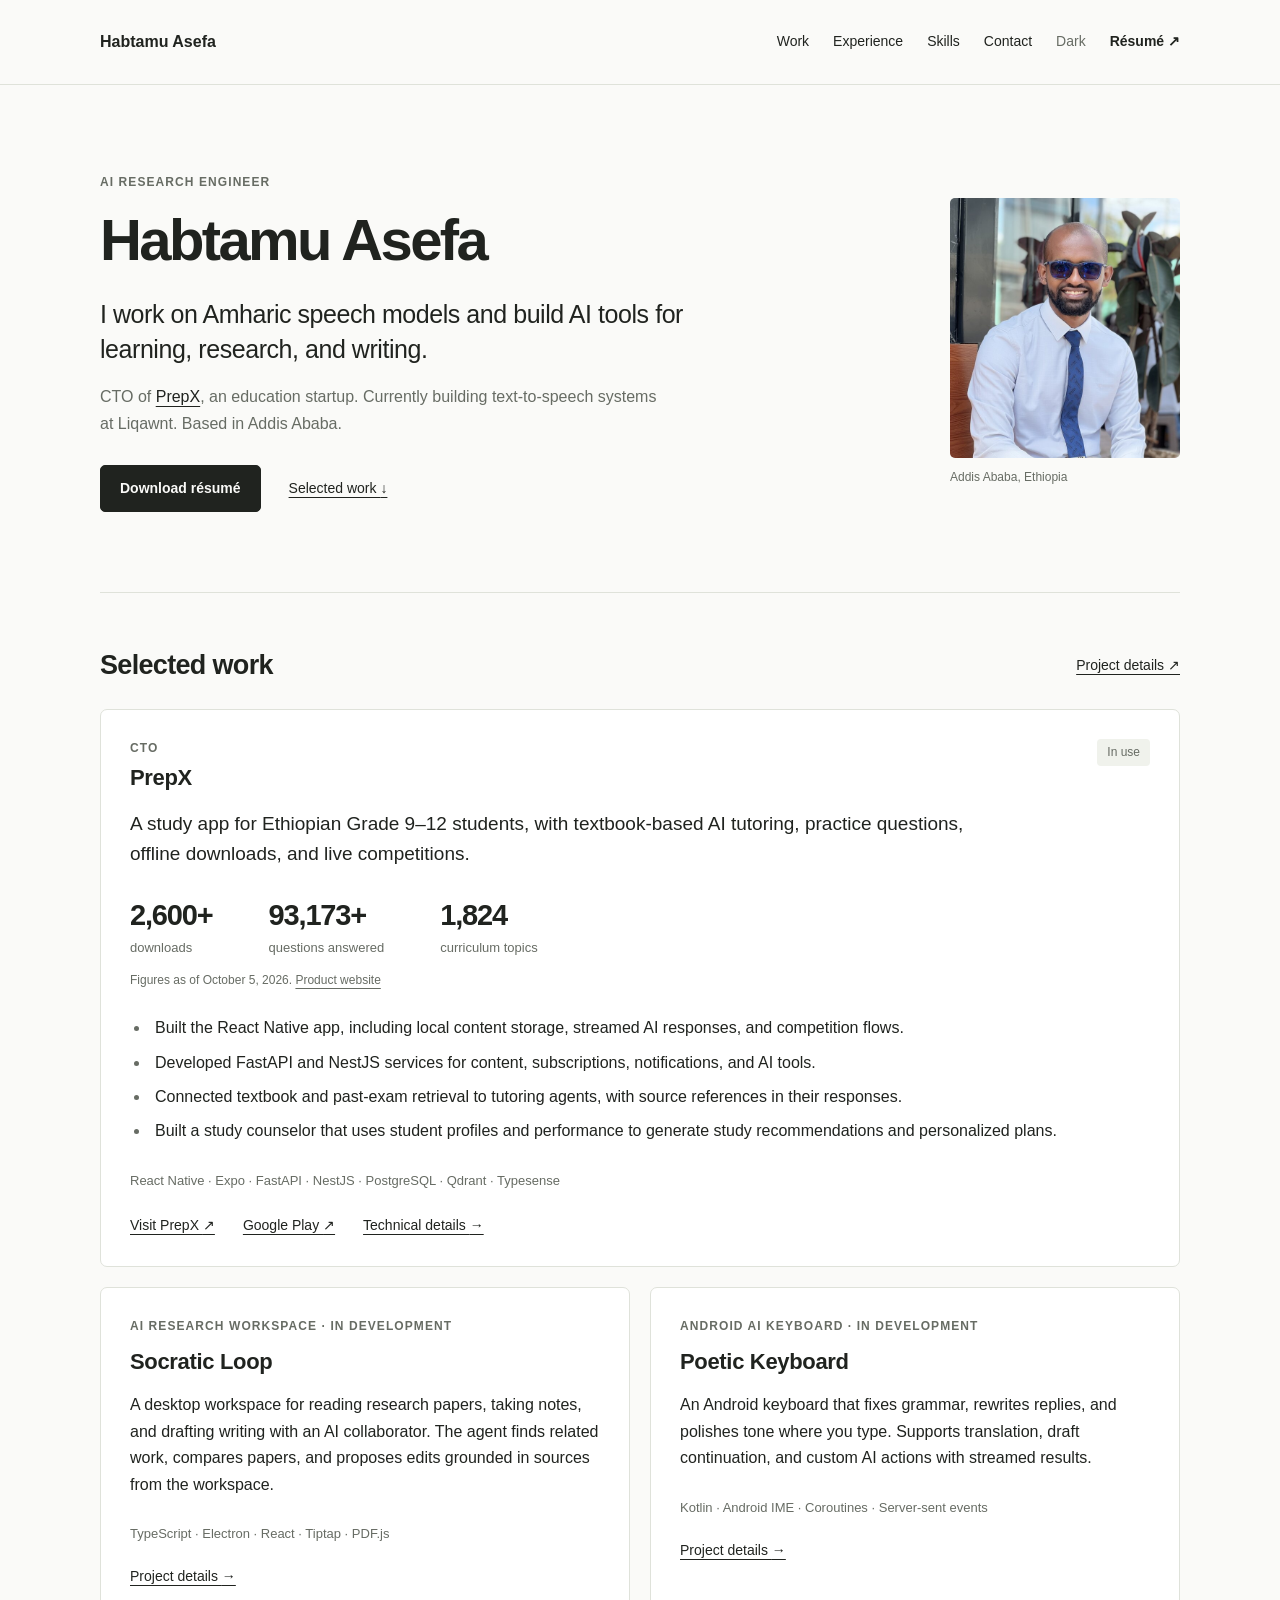
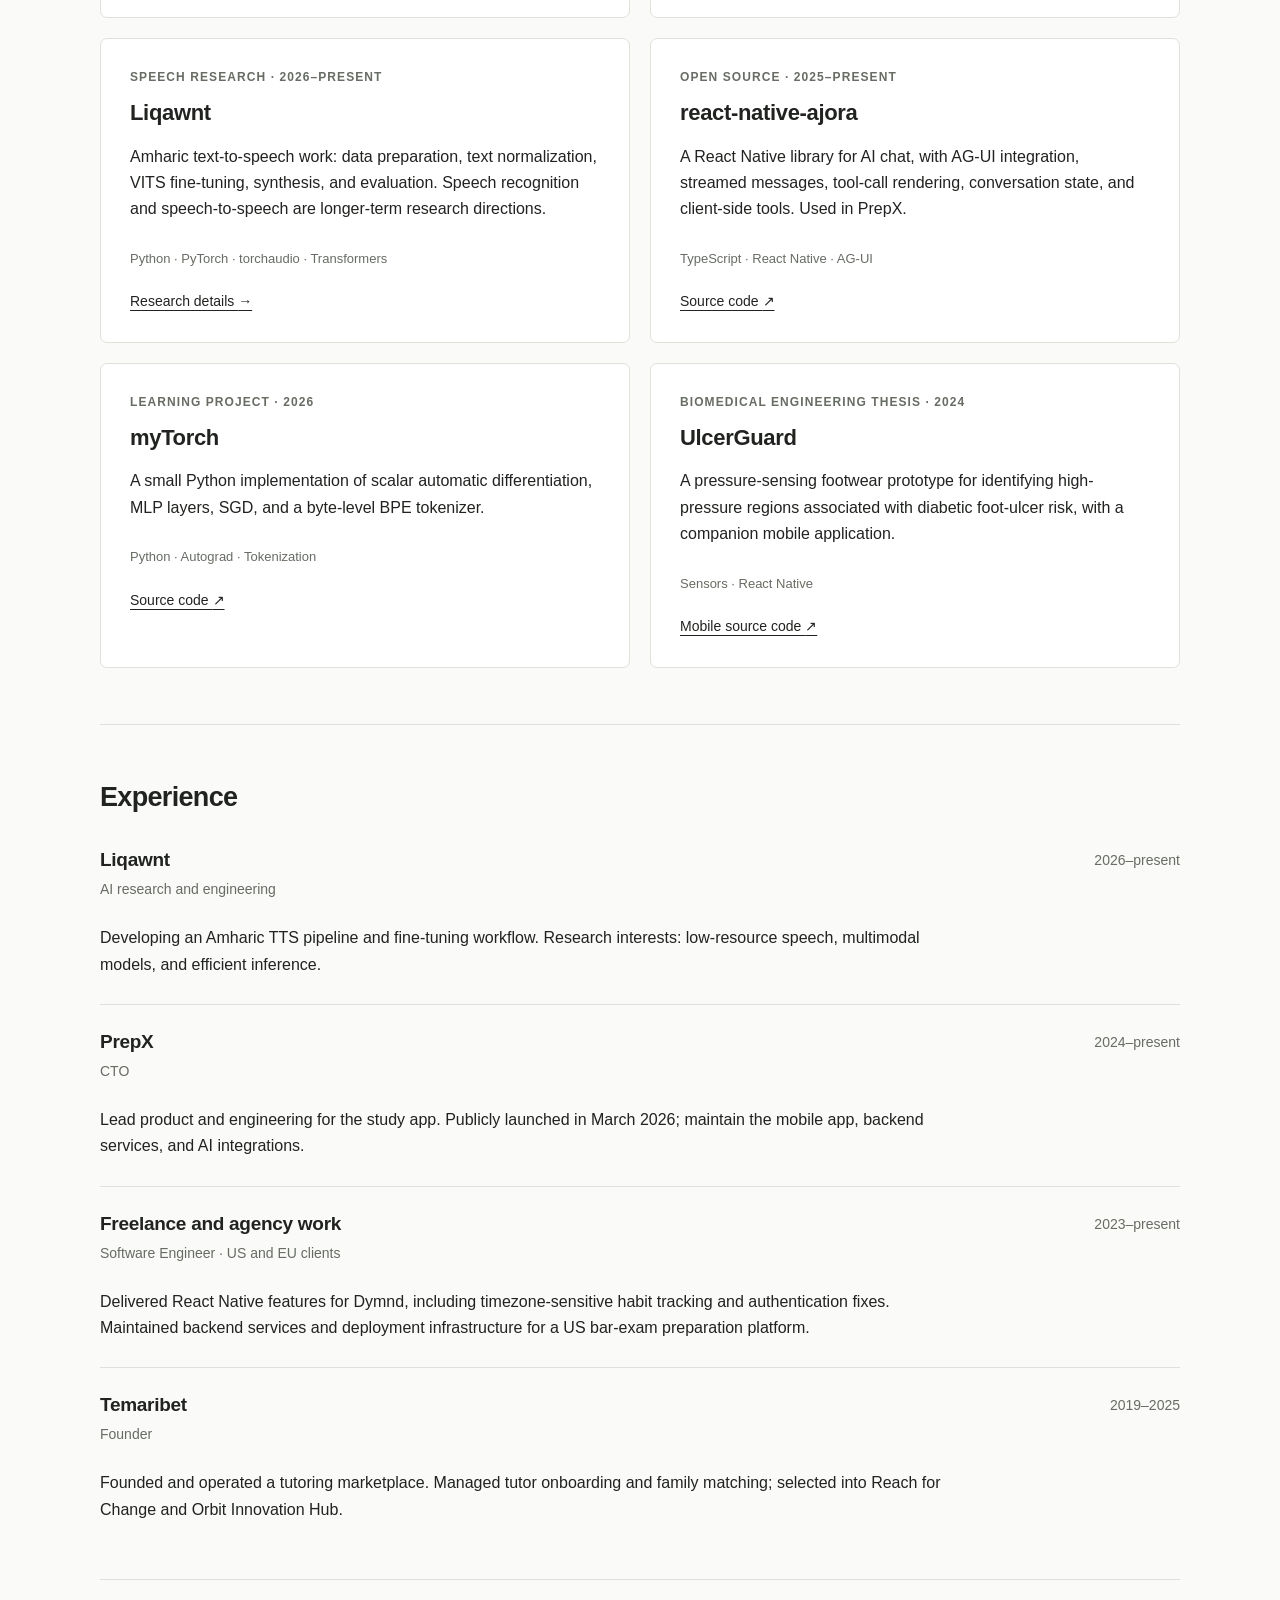
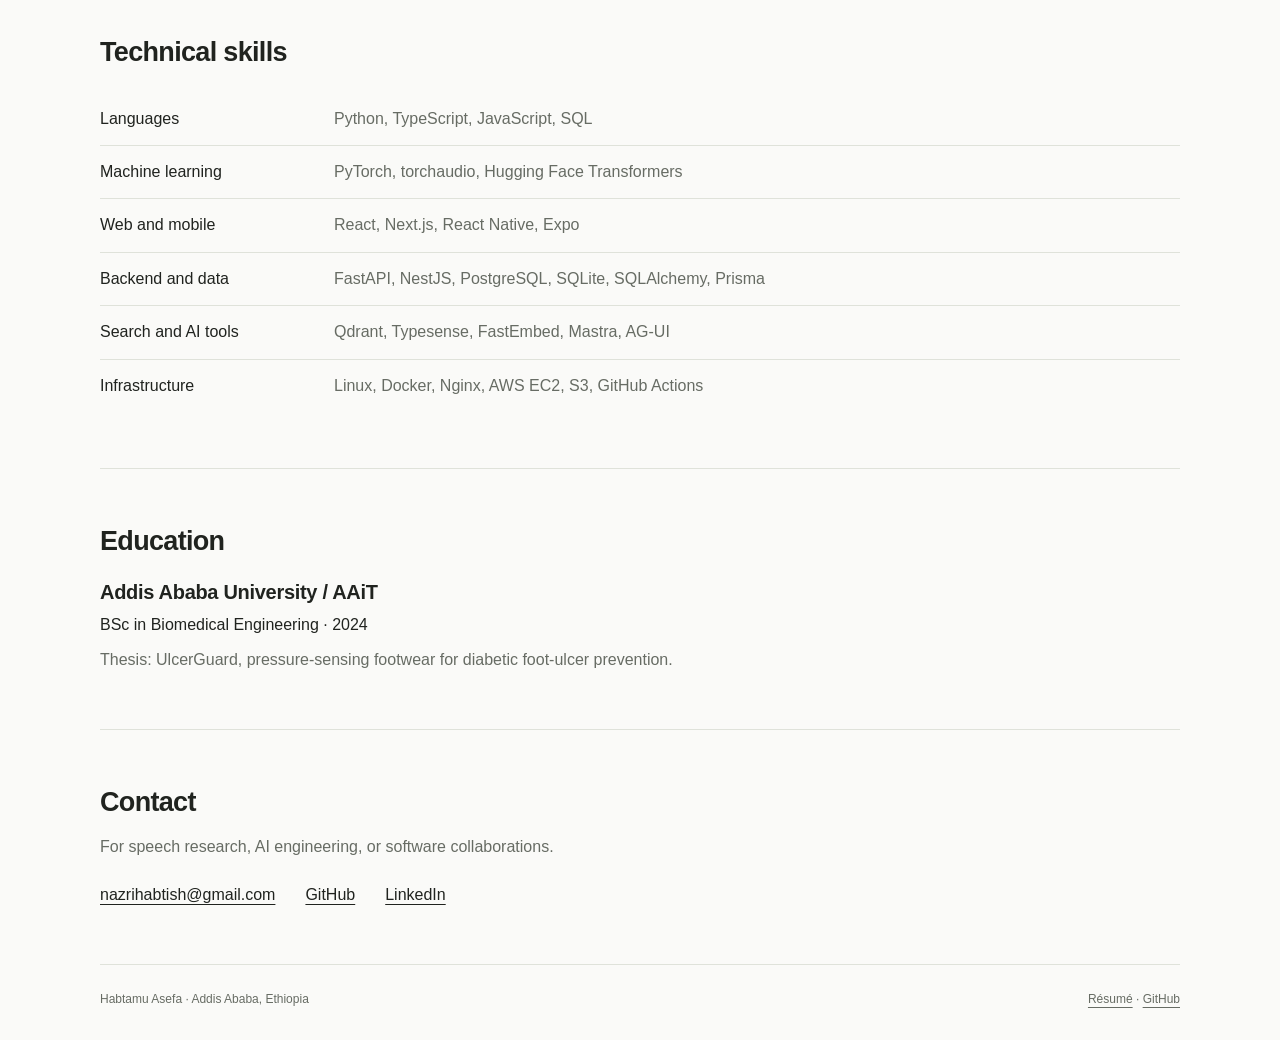
==== commit f24cded9: "Add Socratic Loop and Poetic Keyboard; describe personalized study agent" ====
--- a/index.html
+++ b/index.html
@@ -6,12 +6,12 @@
     <title>Habtamu Asefa | AI Research Engineer</title>
     <meta
       name="description"
-      content="AI research and software engineering by Habtamu Asefa. Amharic speech models, PrepX, and open-source React Native tools."
+      content="AI research and software engineering by Habtamu Asefa. Speech models, personalized study agents, Socratic Loop, and Poetic Keyboard."
     />
     <meta property="og:title" content="Habtamu Asefa | AI Research Engineer" />
     <meta
       property="og:description"
-      content="AI research and software engineering by Habtamu Asefa. Amharic speech models, PrepX, and open-source React Native tools."
+      content="AI research and software engineering by Habtamu Asefa. Speech models, personalized study agents, Socratic Loop, and Poetic Keyboard."
     />
     <meta property="og:type" content="website" />
     <meta
@@ -50,10 +50,11 @@
           <p class="eyebrow">AI Research Engineer</p>
           <h1 id="intro-title">Habtamu Asefa</h1>
           <p class="hero-description">
-            I work on Amharic speech models and build software for students.
+            I work on Amharic speech models and build AI tools for learning,
+            research, and writing.
           </p>
           <p class="hero-detail">
-            Founder of <a href="https://prepx.temaribet.io/">PrepX</a>.
+            CTO of <a href="https://prepx.temaribet.io/">PrepX</a>, an education startup.
             Currently building text-to-speech systems at Liqawnt. Based in Addis
             Ababa.
           </p>
@@ -80,7 +81,7 @@
         <article class="project featured">
           <div class="project-heading">
             <div>
-              <p class="eyebrow">Founder</p>
+              <p class="eyebrow">CTO</p>
               <h3><a href="projects.html#prepx">PrepX</a></h3>
             </div>
             <span class="status">In use</span>
@@ -121,6 +122,10 @@
               Connected textbook and past-exam retrieval to tutoring agents,
               with source references in their responses.
             </li>
+            <li>
+              Built a study counselor that uses student profiles and performance
+              to generate study recommendations and personalized plans.
+            </li>
           </ul>
           <p class="project-stack">
             React Native · Expo · FastAPI · NestJS · PostgreSQL · Qdrant ·
@@ -139,6 +144,31 @@
         </article>
         <div class="project-grid">
           <article class="project">
+            <p class="eyebrow">AI research workspace · In development</p>
+            <h3><a href="projects.html#socratic-loop">Socratic Loop</a></h3>
+            <p>
+              A desktop workspace for reading research papers, taking notes,
+              and drafting writing with an AI collaborator. The agent finds
+              related work, compares papers, and proposes edits grounded in
+              sources from the workspace.
+            </p>
+            <p class="project-stack">TypeScript · Electron · React · Tiptap · PDF.js</p>
+            <a class="text-link" href="projects.html#socratic-loop"
+              >Project details <span aria-hidden="true">→</span></a>
+          </article>
+          <article class="project">
+            <p class="eyebrow">Android AI keyboard · In development</p>
+            <h3><a href="projects.html#poetic-keyboard">Poetic Keyboard</a></h3>
+            <p>
+              An Android keyboard that fixes grammar, rewrites replies, and
+              polishes tone where you type. Supports translation, draft
+              continuation, and custom AI actions with streamed results.
+            </p>
+            <p class="project-stack">Kotlin · Android IME · Coroutines · Server-sent events</p>
+            <a class="text-link" href="projects.html#poetic-keyboard"
+              >Project details <span aria-hidden="true">→</span></a>
+          </article>
+          <article class="project">
             <p class="eyebrow">Speech research · 2026–present</p>
             <h3><a href="projects.html#liqawnt">Liqawnt</a></h3>
             <p>
@@ -216,7 +246,7 @@
         <article class="experience-row">
           <div>
             <h3>PrepX</h3>
-            <p class="role">Founder and Lead Engineer</p>
+            <p class="role">CTO</p>
           </div>
           <p class="date">2024–present</p>
           <p class="experience-description">
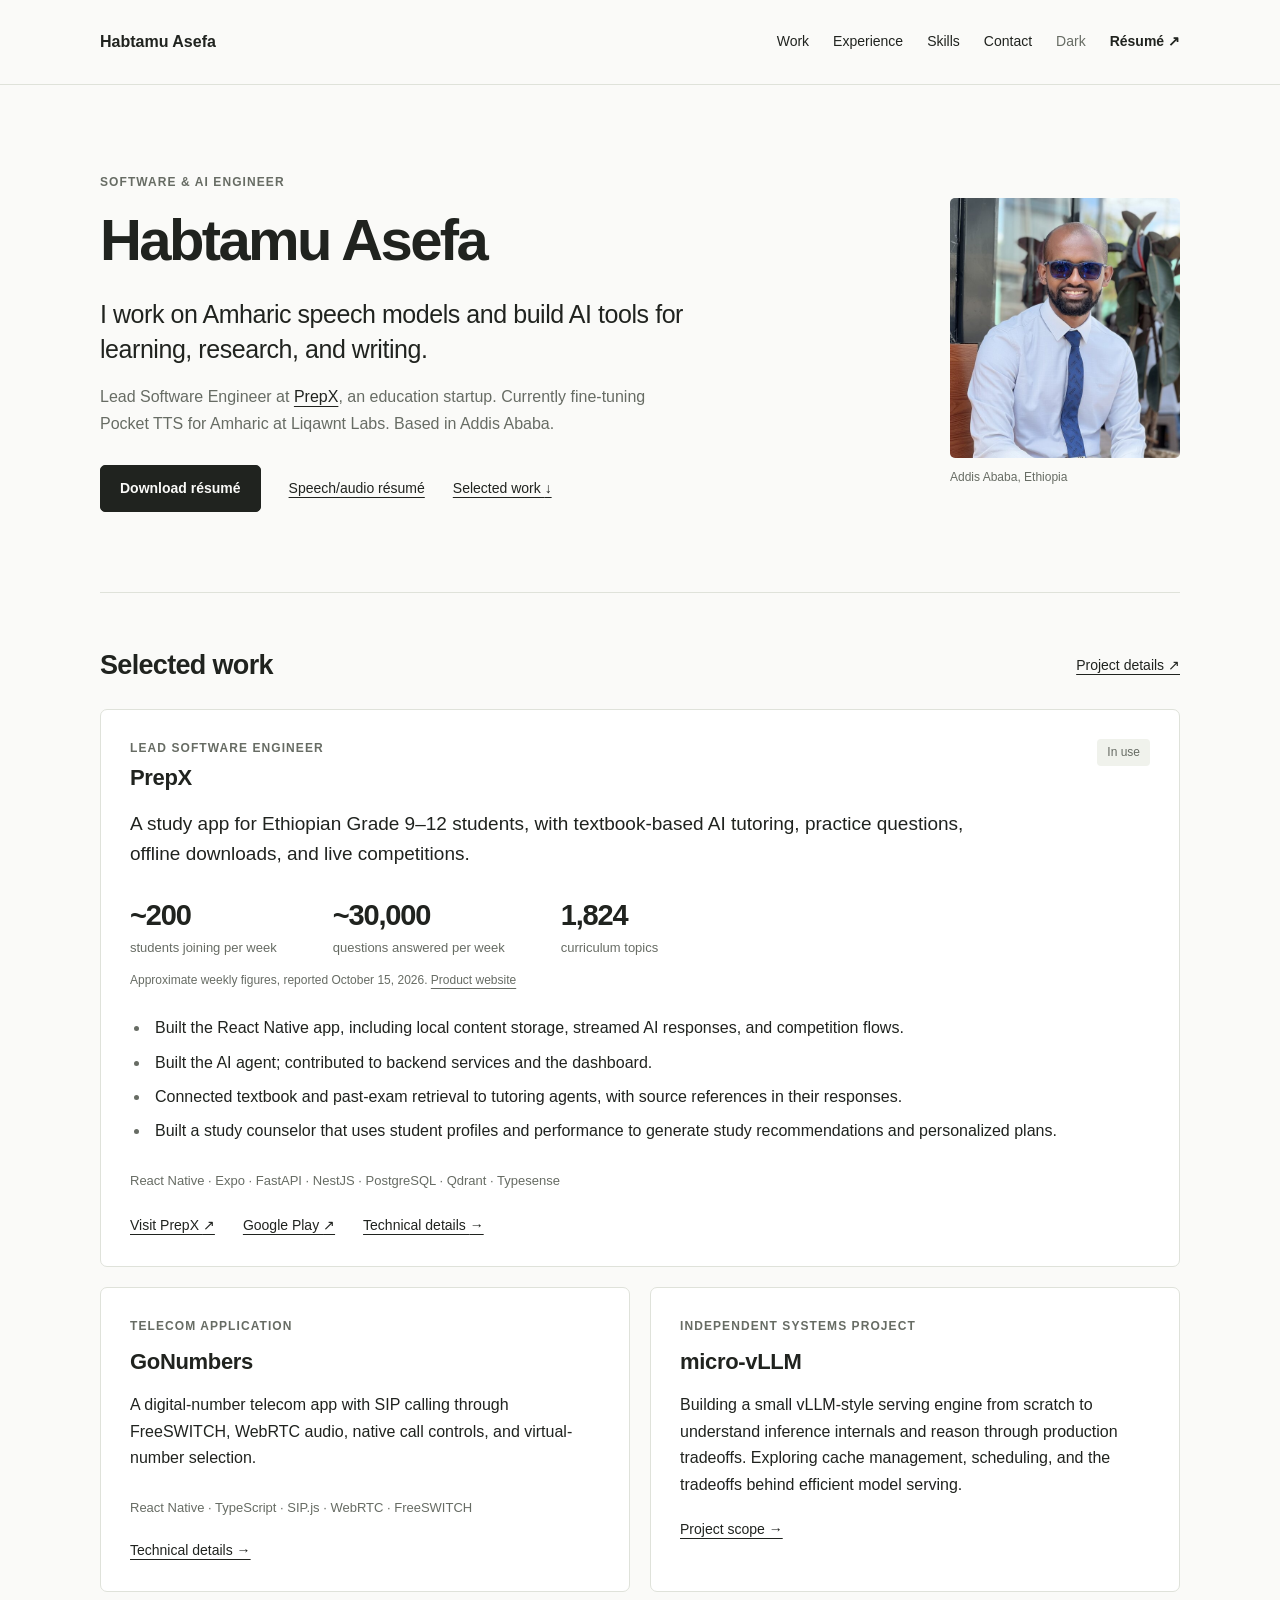
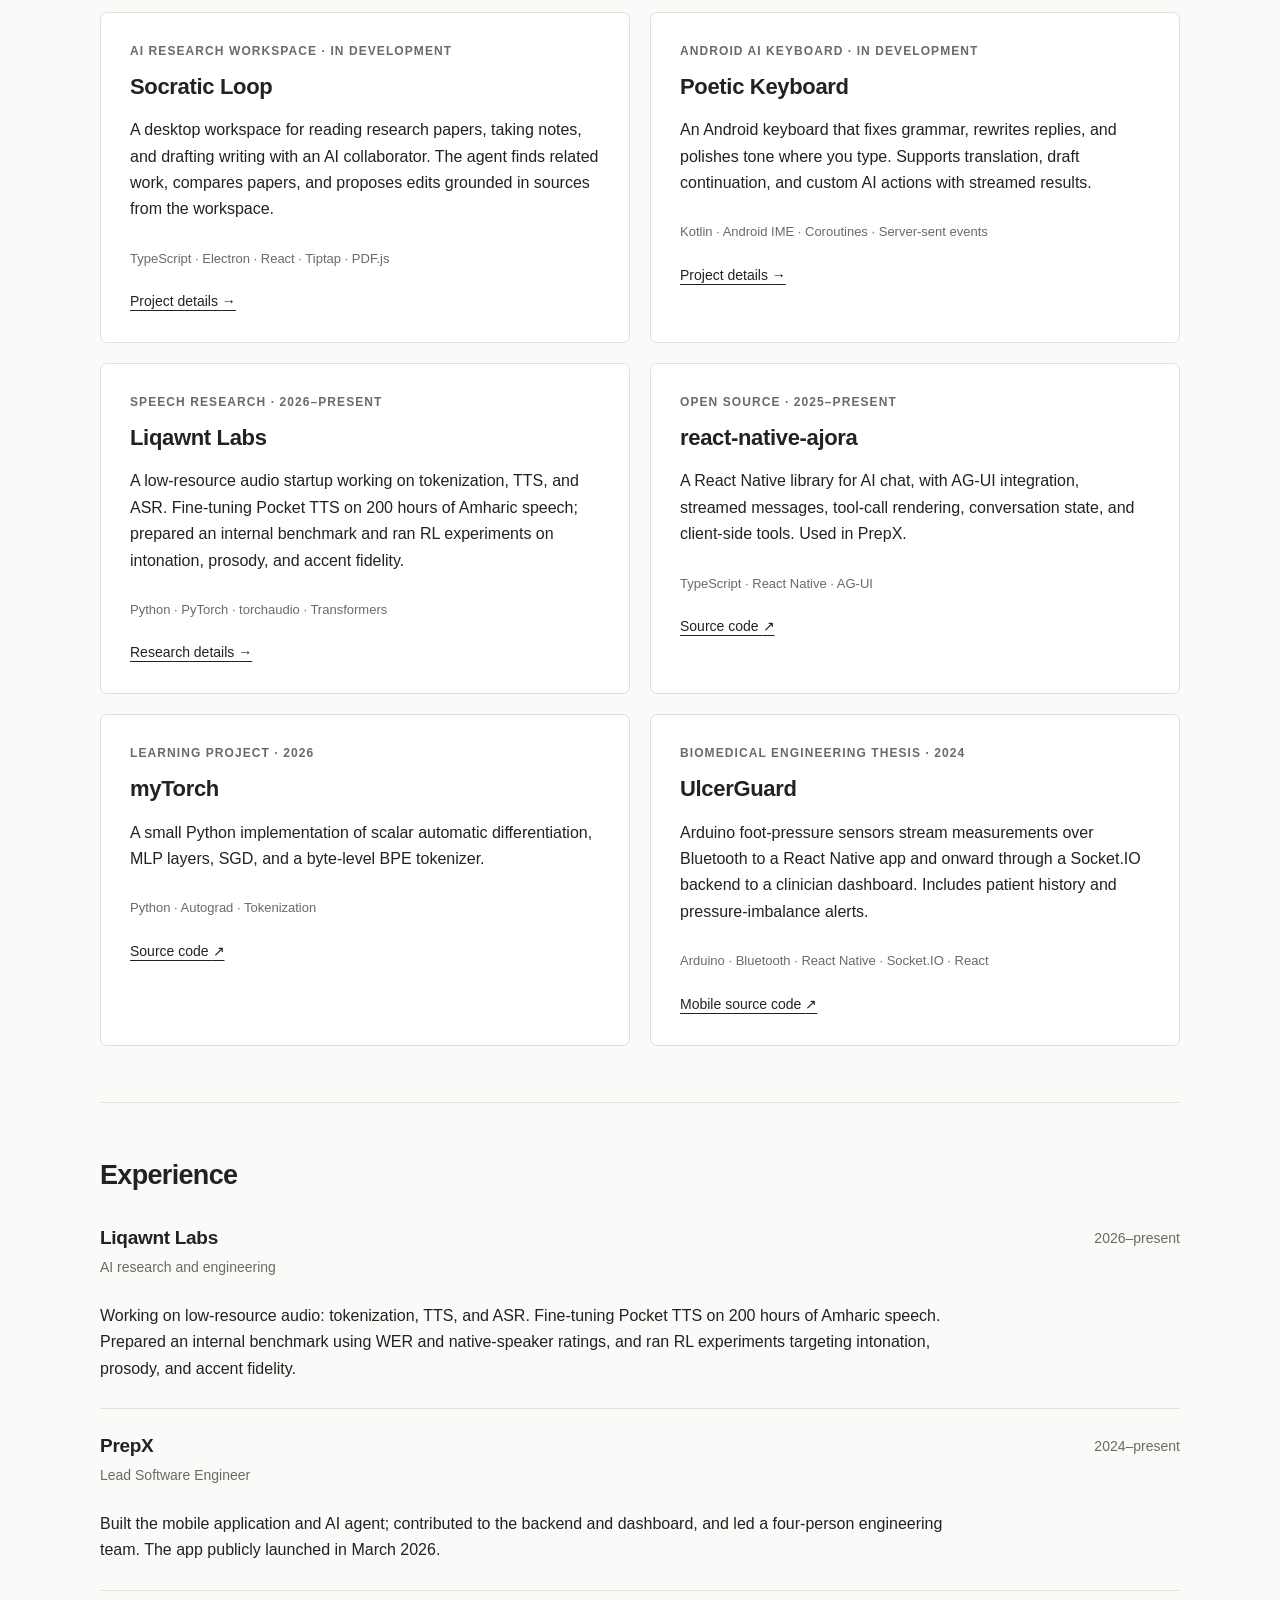
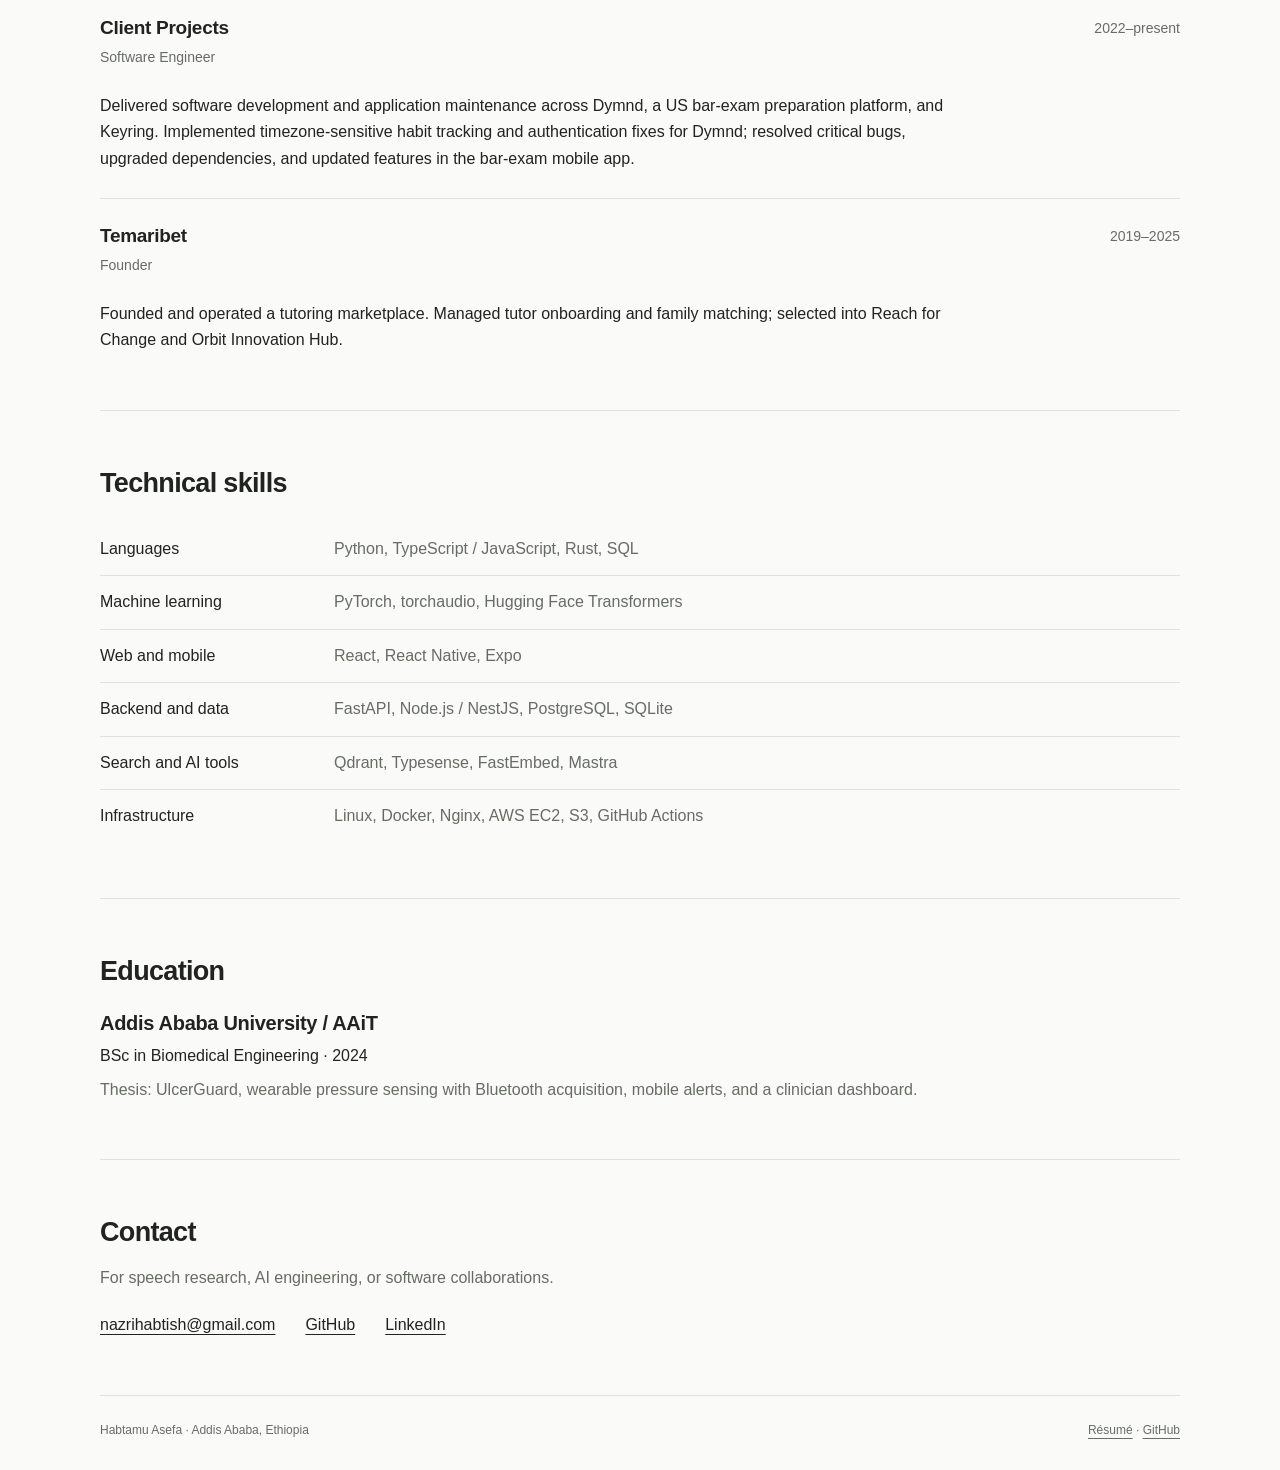
==== commit ce2a95f2: "Update engineering profile, project details, and targeted resumes" ====
--- a/index.html
+++ b/index.html
@@ -3,12 +3,12 @@
   <head>
     <meta charset="utf-8" />
     <meta name="viewport" content="width=device-width, initial-scale=1" />
-    <title>Habtamu Asefa | AI Research Engineer</title>
+    <title>Habtamu Asefa | Software &amp; AI Engineer</title>
     <meta
       name="description"
       content="AI research and software engineering by Habtamu Asefa. Speech models, personalized study agents, Socratic Loop, and Poetic Keyboard."
     />
-    <meta property="og:title" content="Habtamu Asefa | AI Research Engineer" />
+    <meta property="og:title" content="Habtamu Asefa | Software &amp; AI Engineer" />
     <meta
       property="og:description"
       content="AI research and software engineering by Habtamu Asefa. Speech models, personalized study agents, Socratic Loop, and Poetic Keyboard."
@@ -47,21 +47,22 @@
     <main id="main" class="container">
       <section class="hero" aria-labelledby="intro-title">
         <div class="hero-copy">
-          <p class="eyebrow">AI Research Engineer</p>
+          <p class="eyebrow">Software &amp; AI Engineer</p>
           <h1 id="intro-title">Habtamu Asefa</h1>
           <p class="hero-description">
             I work on Amharic speech models and build AI tools for learning,
             research, and writing.
           </p>
           <p class="hero-detail">
-            CTO of <a href="https://prepx.temaribet.io/">PrepX</a>, an education startup.
-            Currently building text-to-speech systems at Liqawnt. Based in Addis
+            Lead Software Engineer at <a href="https://prepx.temaribet.io/">PrepX</a>, an education startup.
+            Currently fine-tuning Pocket TTS for Amharic at Liqawnt Labs. Based in Addis
             Ababa.
           </p>
           <div class="hero-links">
             <a class="button primary" href="Habtamu_Asefa_Resume.pdf"
-              >Download résumé</a
-            ><a class="text-link" href="#work"
+              >Download résumé</a>
+            <a class="text-link" href="Habtamu_Asefa_Audio_Resume.pdf">Speech/audio résumé</a>
+            <a class="text-link" href="#work"
               >Selected work <span aria-hidden="true">↓</span></a
             >
           </div>
@@ -81,7 +82,7 @@
         <article class="project featured">
           <div class="project-heading">
             <div>
-              <p class="eyebrow">CTO</p>
+              <p class="eyebrow">Lead Software Engineer</p>
               <h3><a href="projects.html#prepx">PrepX</a></h3>
             </div>
             <span class="status">In use</span>
@@ -93,12 +94,12 @@
           </p>
           <dl class="metrics">
             <div>
-              <dt>2,600+</dt>
-              <dd>downloads</dd>
+              <dt>~200</dt>
+              <dd>students joining per week</dd>
             </div>
             <div>
-              <dt>93,173+</dt>
-              <dd>questions answered</dd>
+              <dt>~30,000</dt>
+              <dd>questions answered per week</dd>
             </div>
             <div>
               <dt>1,824</dt>
@@ -106,7 +107,7 @@
             </div>
           </dl>
           <p class="metric-source">
-            Figures as of October 5, 2026.
+            Approximate weekly figures, reported October 15, 2026.
             <a href="https://prepx.temaribet.io/">Product website</a>
           </p>
           <ul class="work-list">
@@ -115,8 +116,8 @@
               streamed AI responses, and competition flows.
             </li>
             <li>
-              Developed FastAPI and NestJS services for content, subscriptions,
-              notifications, and AI tools.
+              Built the AI agent; contributed to backend services
+              and the dashboard.
             </li>
             <li>
               Connected textbook and past-exam retrieval to tutoring agents,
@@ -144,6 +145,24 @@
         </article>
         <div class="project-grid">
           <article class="project">
+            <p class="eyebrow">Telecom application</p>
+            <h3><a href="projects.html#gonumbers">GoNumbers</a></h3>
+            <p>A digital-number telecom app with SIP calling through FreeSWITCH,
+              WebRTC audio, native call controls, and virtual-number selection.</p>
+            <p class="project-stack">React Native · TypeScript · SIP.js · WebRTC · FreeSWITCH</p>
+            <a class="text-link" href="projects.html#gonumbers">Technical details →</a>
+          </article>
+
+          <article class="project">
+            <p class="eyebrow">Independent systems project</p>
+            <h3><a href="projects.html#micro-vllm">micro-vLLM</a></h3>
+            <p>Building a small vLLM-style serving engine from scratch to understand
+              inference internals and reason through production tradeoffs.
+              Exploring cache management, scheduling, and the tradeoffs behind efficient model serving.</p>
+            <a class="text-link" href="projects.html#micro-vllm">Project scope →</a>
+          </article>
+
+          <article class="project">
             <p class="eyebrow">AI research workspace · In development</p>
             <h3><a href="projects.html#socratic-loop">Socratic Loop</a></h3>
             <p>
@@ -170,11 +189,12 @@
           </article>
           <article class="project">
             <p class="eyebrow">Speech research · 2026–present</p>
-            <h3><a href="projects.html#liqawnt">Liqawnt</a></h3>
-            <p>
-              Amharic text-to-speech work: data preparation, text normalization,
-              VITS fine-tuning, synthesis, and evaluation. Speech recognition
-              and speech-to-speech are longer-term research directions.
+            <h3><a href="projects.html#liqawnt">Liqawnt Labs</a></h3>
+            <p>
+              A low-resource audio startup working on tokenization, TTS, and ASR.
+              Fine-tuning Pocket TTS on 200 hours of Amharic speech;
+              prepared an internal benchmark and ran RL experiments on
+              intonation, prosody, and accent fidelity.
             </p>
             <p class="project-stack">
               Python · PyTorch · torchaudio · Transformers
@@ -214,11 +234,11 @@
             <p class="eyebrow">Biomedical engineering thesis · 2024</p>
             <h3><a href="projects.html#ulcerguard">UlcerGuard</a></h3>
             <p>
-              A pressure-sensing footwear prototype for identifying
-              high-pressure regions associated with diabetic foot-ulcer risk,
-              with a companion mobile application.
-            </p>
-            <p class="project-stack">Sensors · React Native</p>
+              Arduino foot-pressure sensors stream measurements over Bluetooth to
+              a React Native app and onward through a Socket.IO backend to a
+              clinician dashboard. Includes patient history and pressure-imbalance alerts.
+            </p>
+            <p class="project-stack">Arduino · Bluetooth · React Native · Socket.IO · React</p>
             <a class="text-link" href="https://github.com/habasefa/UlcerGuard"
               >Mobile source code <span aria-hidden="true">↗</span></a
             >
@@ -233,39 +253,39 @@
         <h2 id="experience-title">Experience</h2>
         <article class="experience-row">
           <div>
-            <h3>Liqawnt</h3>
+            <h3>Liqawnt Labs</h3>
             <p class="role">AI research and engineering</p>
           </div>
           <p class="date">2026–present</p>
           <p class="experience-description">
-            Developing an Amharic TTS pipeline and fine-tuning workflow.
-            Research interests: low-resource speech, multimodal models, and
-            efficient inference.
+            Working on low-resource audio: tokenization, TTS, and ASR.
+            Fine-tuning Pocket TTS on 200 hours of Amharic speech. Prepared an
+            internal benchmark using WER and native-speaker ratings, and ran RL
+            experiments targeting intonation, prosody, and accent fidelity.
           </p>
         </article>
         <article class="experience-row">
           <div>
             <h3>PrepX</h3>
-            <p class="role">CTO</p>
+            <p class="role">Lead Software Engineer</p>
           </div>
           <p class="date">2024–present</p>
           <p class="experience-description">
-            Lead product and engineering for the study app. Publicly launched in
-            March 2026; maintain the mobile app, backend services, and AI
-            integrations.
+            Built the mobile application and AI agent; contributed
+            to the backend and dashboard, and led a four-person engineering team.
+            The app publicly launched in March 2026.
           </p>
         </article>
         <article class="experience-row">
           <div>
-            <h3>Freelance and agency work</h3>
-            <p class="role">Software Engineer · US and EU clients</p>
-          </div>
-          <p class="date">2023–present</p>
+            <h3>Client Projects</h3>
+            <p class="role">Software Engineer</p>
+          </div>
+          <p class="date">2022–present</p>
           <p class="experience-description">
-            Delivered React Native features for Dymnd, including
-            timezone-sensitive habit tracking and authentication fixes.
-            Maintained backend services and deployment infrastructure for a US
-            bar-exam preparation platform.
+            Delivered software development and application maintenance across Dymnd, a US bar-exam
+            preparation platform, and Keyring. Implemented timezone-sensitive habit tracking and authentication
+            fixes for Dymnd; resolved critical bugs, upgraded dependencies, and updated features in the bar-exam mobile app.
           </p>
         </article>
         <article class="experience-row">
@@ -286,7 +306,7 @@
         <dl class="skill-list">
           <div>
             <dt>Languages</dt>
-            <dd>Python, TypeScript, JavaScript, SQL</dd>
+            <dd>Python, TypeScript / JavaScript, Rust, SQL</dd>
           </div>
           <div>
             <dt>Machine learning</dt>
@@ -294,15 +314,15 @@
           </div>
           <div>
             <dt>Web and mobile</dt>
-            <dd>React, Next.js, React Native, Expo</dd>
+            <dd>React, React Native, Expo</dd>
           </div>
           <div>
             <dt>Backend and data</dt>
-            <dd>FastAPI, NestJS, PostgreSQL, SQLite, SQLAlchemy, Prisma</dd>
+            <dd>FastAPI, Node.js / NestJS, PostgreSQL, SQLite</dd>
           </div>
           <div>
             <dt>Search and AI tools</dt>
-            <dd>Qdrant, Typesense, FastEmbed, Mastra, AG-UI</dd>
+            <dd>Qdrant, Typesense, FastEmbed, Mastra</dd>
           </div>
           <div>
             <dt>Infrastructure</dt>
@@ -316,8 +336,8 @@
           <h3>Addis Ababa University / AAiT</h3>
           <p>BSc in Biomedical Engineering · 2024</p>
           <p class="muted">
-            Thesis: UlcerGuard, pressure-sensing footwear for diabetic
-            foot-ulcer prevention.
+            Thesis: UlcerGuard, wearable pressure sensing with Bluetooth acquisition,
+            mobile alerts, and a clinician dashboard.
           </p>
         </div>
       </section>
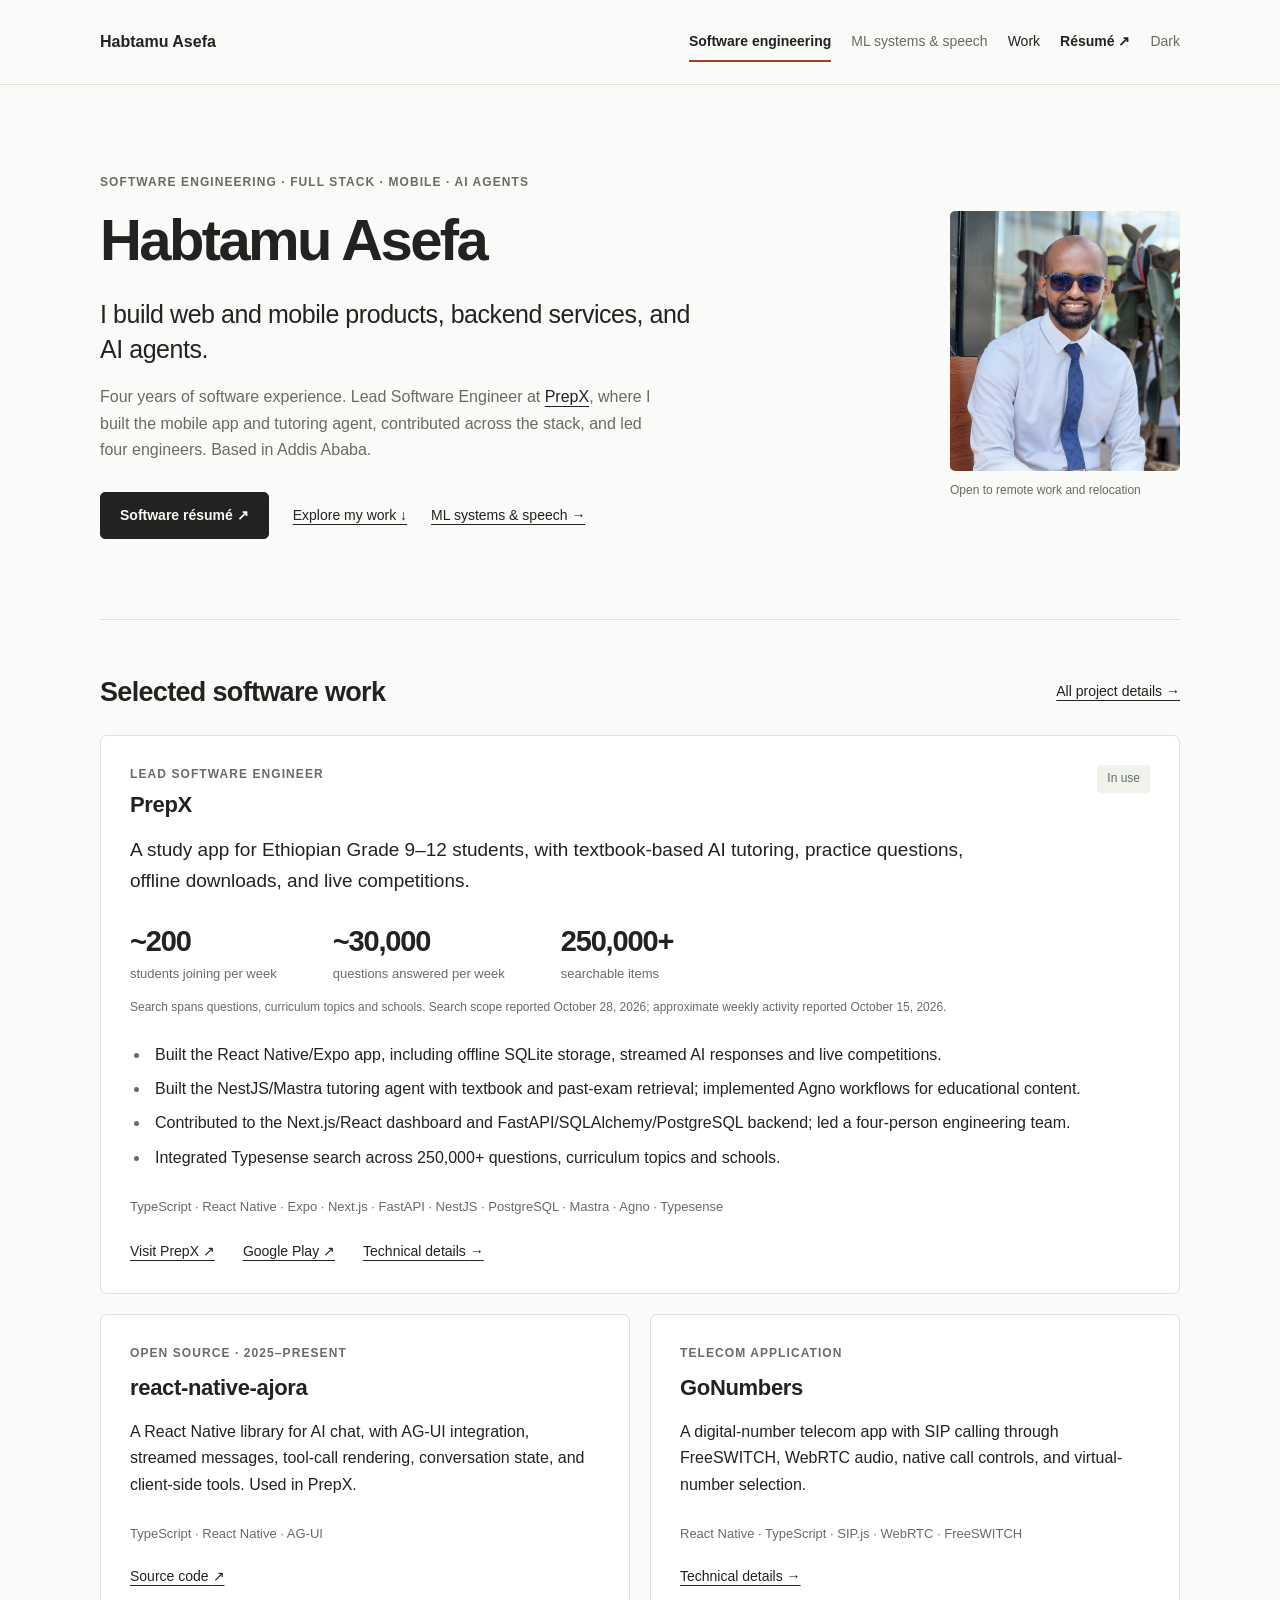
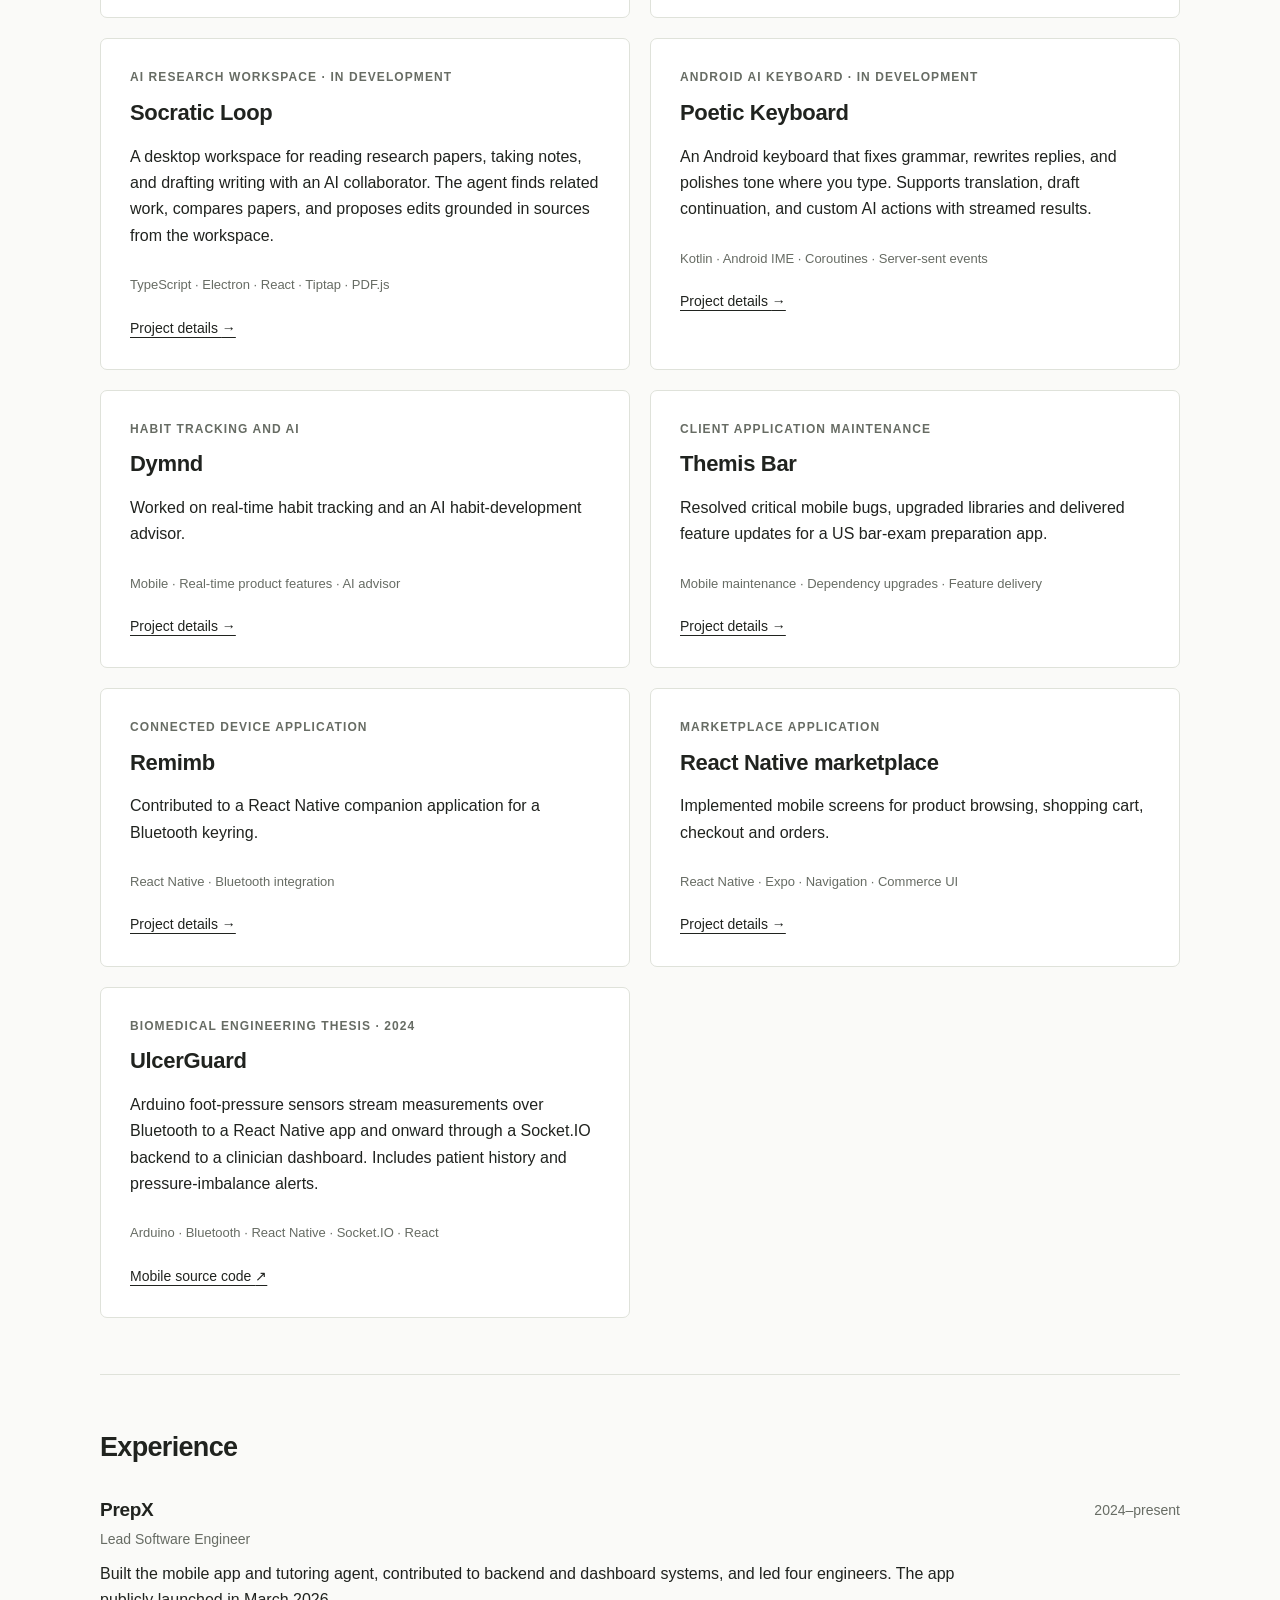
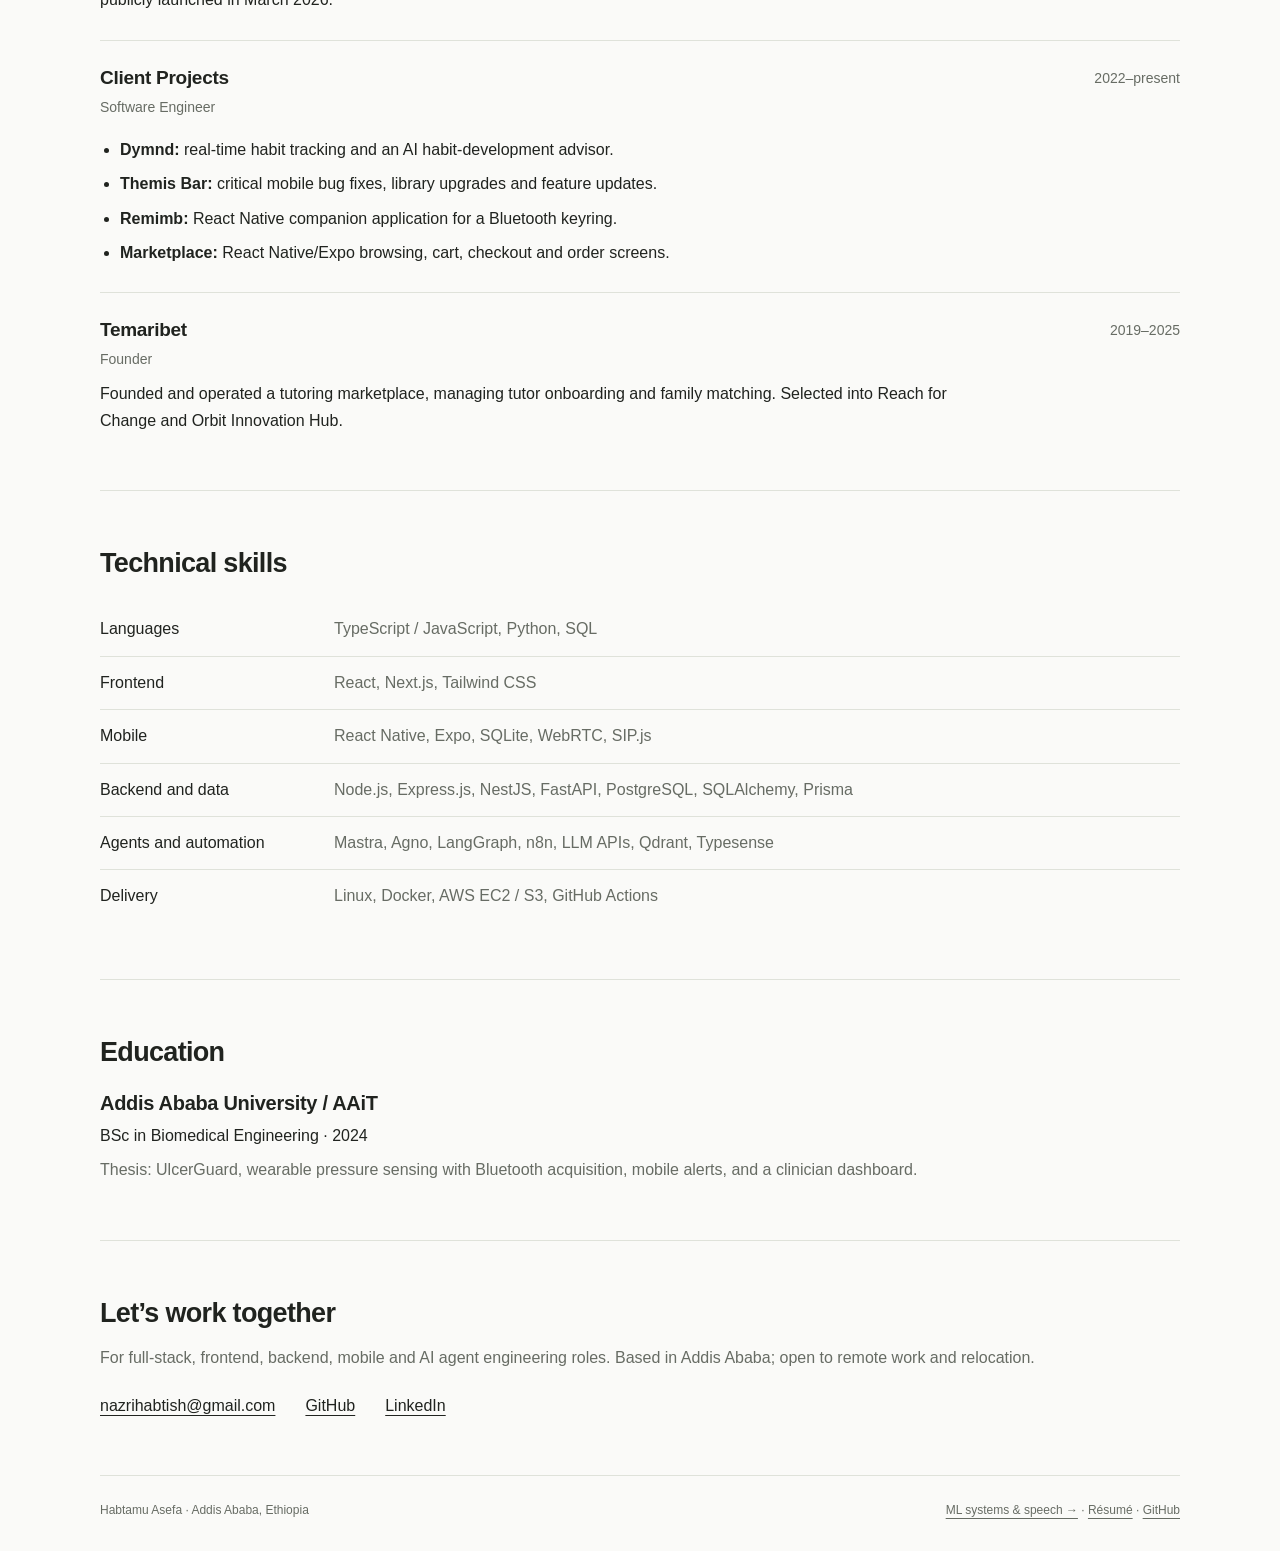
==== commit 905d75ec: "Split software and ML systems portfolios and refresh targeted resumes" ====
--- a/index.html
+++ b/index.html
@@ -1,85 +1,36 @@
 <!doctype html>
 <html lang="en" data-theme="light">
-  <head>
-    <meta charset="utf-8" />
-    <meta name="viewport" content="width=device-width, initial-scale=1" />
-    <title>Habtamu Asefa | Software &amp; AI Engineer</title>
-    <meta
-      name="description"
-      content="AI research and software engineering by Habtamu Asefa. Speech models, personalized study agents, Socratic Loop, and Poetic Keyboard."
-    />
-    <meta property="og:title" content="Habtamu Asefa | Software &amp; AI Engineer" />
-    <meta
-      property="og:description"
-      content="AI research and software engineering by Habtamu Asefa. Speech models, personalized study agents, Socratic Loop, and Poetic Keyboard."
-    />
-    <meta property="og:type" content="website" />
-    <meta
-      property="og:image"
-      content="https://habasefa.github.io/portfolio/avatar.jpg"
-    />
-    <link rel="icon" href="favicon.png" />
-    <link rel="apple-touch-icon" href="apple-touch-icon.png" />
-    <link rel="stylesheet" href="site.css?v=20261005-2" />
-  </head>
-  <body>
-    <a class="skip-link" href="#main">Skip to content</a>
-    <header class="site-header">
-      <div class="container header-inner">
-        <a class="brand" href="index.html">Habtamu Asefa</a>
-        <nav aria-label="Main navigation">
-          <a href="index.html#work">Work</a
-          ><a href="index.html#experience">Experience</a
-          ><a href="index.html#skills">Skills</a
-          ><a href="index.html#contact">Contact</a
-          ><button
-            class="theme-toggle"
-            id="themeToggle"
-            aria-label="Switch to dark theme"
-          >
-            Dark</button
-          ><a class="nav-resume" href="Habtamu_Asefa_Resume.pdf"
-            >Résumé <span aria-hidden="true">↗</span></a
-          >
-        </nav>
-      </div>
-    </header>
-    <main id="main" class="container">
-      <section class="hero" aria-labelledby="intro-title">
-        <div class="hero-copy">
-          <p class="eyebrow">Software &amp; AI Engineer</p>
-          <h1 id="intro-title">Habtamu Asefa</h1>
-          <p class="hero-description">
-            I work on Amharic speech models and build AI tools for learning,
-            research, and writing.
-          </p>
-          <p class="hero-detail">
-            Lead Software Engineer at <a href="https://prepx.temaribet.io/">PrepX</a>, an education startup.
-            Currently fine-tuning Pocket TTS for Amharic at Liqawnt Labs. Based in Addis
-            Ababa.
-          </p>
-          <div class="hero-links">
-            <a class="button primary" href="Habtamu_Asefa_Resume.pdf"
-              >Download résumé</a>
-            <a class="text-link" href="Habtamu_Asefa_Audio_Resume.pdf">Speech/audio résumé</a>
-            <a class="text-link" href="#work"
-              >Selected work <span aria-hidden="true">↓</span></a
-            >
-          </div>
-        </div>
-        <figure class="portrait">
-          <img src="avatar.jpg" alt="Habtamu Asefa" width="720" height="720" />
-          <figcaption>Addis Ababa, Ethiopia</figcaption>
-        </figure>
-      </section>
-      <section class="section" id="work" aria-labelledby="work-title">
-        <div class="section-head">
-          <h2 id="work-title">Selected work</h2>
-          <a class="text-link" href="projects.html"
-            >Project details <span aria-hidden="true">↗</span></a
-          >
-        </div>
-        <article class="project featured">
+<head>
+<meta charset="utf-8">
+<meta name="viewport" content="width=device-width, initial-scale=1">
+<title>Software Engineering | Habtamu Asefa</title>
+<meta name="description" content="Full-stack, mobile and AI agent engineering by Habtamu Asefa. React, Next.js, Node.js, FastAPI and React Native.">
+<meta property="og:title" content="Software Engineering | Habtamu Asefa">
+<meta property="og:description" content="Full-stack, mobile and AI agent engineering by Habtamu Asefa. React, Next.js, Node.js, FastAPI and React Native.">
+<meta property="og:type" content="website">
+<meta property="og:image" content="https://habasefa.github.io/portfolio/avatar.jpg">
+<link rel="canonical" href="https://habasefa.github.io/portfolio/">
+<link rel="icon" href="favicon.png">
+<link rel="apple-touch-icon" href="apple-touch-icon.png">
+<link rel="stylesheet" href="site.css?v=20261028-1">
+</head>
+<body>
+<a class="skip-link" href="#main">Skip to content</a><header class="site-header"><div class="container header-inner">
+<a class="brand" href="index.html">Habtamu Asefa</a><nav aria-label="Main navigation"><a class="track-link" href="index.html" aria-current="page">Software engineering</a><a class="track-link" href="ml-systems.html">ML systems &amp; speech</a><a href="index.html#work">Work</a><a class="nav-resume" href="Habtamu_Asefa_Software_Engineer.pdf">Résumé ↗</a><button class="theme-toggle" id="themeToggle" aria-label="Switch to dark theme">Dark</button></nav>
+</div></header><main id="main" class="container"><section class="hero" aria-labelledby="intro-title"><div class="hero-copy">
+<p class="eyebrow">Software engineering · Full stack · Mobile · AI agents</p>
+<h1 id="intro-title">Habtamu Asefa</h1>
+<p class="hero-description">I build web and mobile products, backend services, and AI agents.</p>
+<p class="hero-detail">Four years of software experience. Lead Software Engineer at <a href="https://prepx.temaribet.io/">PrepX</a>, where I built the mobile app and tutoring agent, contributed across the stack, and led four engineers. Based in Addis Ababa.</p>
+<div class="hero-links">
+<a class="button primary" href="Habtamu_Asefa_Software_Engineer.pdf">Software résumé ↗</a><a class="text-link" href="#work">Explore my work ↓</a><a class="text-link" href="ml-systems.html">ML systems &amp; speech →</a>
+</div>
+</div>
+<figure class="portrait"><img src="avatar.jpg" alt="Habtamu Asefa" width="720" height="720"><figcaption>Open to remote work and relocation</figcaption></figure></section><section class="section" id="work" aria-labelledby="work-title"><div class="section-head">
+<h2 id="work-title">Selected software work</h2>
+<a class="text-link" href="projects.html">All project details →</a>
+</div>
+<article class="project featured">
           <div class="project-heading">
             <div>
               <p class="eyebrow">Lead Software Engineer</p>
@@ -102,48 +53,34 @@
               <dd>questions answered per week</dd>
             </div>
             <div>
-              <dt>1,824</dt>
-              <dd>curriculum topics</dd>
+              <dt>250,000+</dt>
+              <dd>searchable items</dd>
             </div>
           </dl>
-          <p class="metric-source">
-            Approximate weekly figures, reported October 15, 2026.
-            <a href="https://prepx.temaribet.io/">Product website</a>
-          </p>
-          <ul class="work-list">
-            <li>
-              Built the React Native app, including local content storage,
-              streamed AI responses, and competition flows.
-            </li>
-            <li>
-              Built the AI agent; contributed to backend services
-              and the dashboard.
-            </li>
-            <li>
-              Connected textbook and past-exam retrieval to tutoring agents,
-              with source references in their responses.
-            </li>
-            <li>
-              Built a study counselor that uses student profiles and performance
-              to generate study recommendations and personalized plans.
-            </li>
-          </ul>
-          <p class="project-stack">
-            React Native · Expo · FastAPI · NestJS · PostgreSQL · Qdrant ·
-            Typesense
-          </p>
+          <p class="metric-source">Search spans questions, curriculum topics and schools. Search scope reported October 28, 2026; approximate weekly activity reported October 15, 2026.</p>
+<ul class="work-list">
+<li>Built the React Native/Expo app, including offline SQLite storage, streamed AI responses and live competitions.</li>
+<li>Built the NestJS/Mastra tutoring agent with textbook and past-exam retrieval; implemented Agno workflows for educational content.</li>
+<li>Contributed to the Next.js/React dashboard and FastAPI/SQLAlchemy/PostgreSQL backend; led a four-person engineering team.</li>
+<li>Integrated Typesense search across 250,000+ questions, curriculum topics and schools.</li>
+</ul>
+<p class="project-stack">TypeScript · React Native · Expo · Next.js · FastAPI · NestJS · PostgreSQL · Mastra · Agno · Typesense</p>
           <div class="project-links">
-            <a href="https://prepx.temaribet.io/"
-              >Visit PrepX <span aria-hidden="true">↗</span></a
-            ><a
-              href="https://play.google.com/store/apps/details?id=com.temaribet.prepx"
-              >Google Play <span aria-hidden="true">↗</span></a
-            ><a href="projects.html#prepx"
-              >Technical details <span aria-hidden="true">→</span></a
-            >
+            <a href="https://prepx.temaribet.io/">Visit PrepX <span aria-hidden="true">↗</span></a><a href="https://play.google.com/store/apps/details?id=com.temaribet.prepx">Google Play <span aria-hidden="true">↗</span></a><a href="projects.html#prepx">Technical details <span aria-hidden="true">→</span></a>
           </div>
         </article>
         <div class="project-grid">
+<article class="project">
+            <p class="eyebrow">Open source · 2025–present</p>
+            <h3><a href="projects.html#ajora">react-native-ajora</a></h3>
+            <p>
+              A React Native library for AI chat, with AG-UI integration,
+              streamed messages, tool-call rendering, conversation state, and
+              client-side tools. Used in PrepX.
+            </p>
+            <p class="project-stack">TypeScript · React Native · AG-UI</p>
+            <a class="text-link" href="https://github.com/habasefa/react-native-ajora">Source code <span aria-hidden="true">↗</span></a>
+          </article>
           <article class="project">
             <p class="eyebrow">Telecom application</p>
             <h3><a href="projects.html#gonumbers">GoNumbers</a></h3>
@@ -154,15 +91,6 @@
           </article>
 
           <article class="project">
-            <p class="eyebrow">Independent systems project</p>
-            <h3><a href="projects.html#micro-vllm">micro-vLLM</a></h3>
-            <p>Building a small vLLM-style serving engine from scratch to understand
-              inference internals and reason through production tradeoffs.
-              Exploring cache management, scheduling, and the tradeoffs behind efficient model serving.</p>
-            <a class="text-link" href="projects.html#micro-vllm">Project scope →</a>
-          </article>
-
-          <article class="project">
             <p class="eyebrow">AI research workspace · In development</p>
             <h3><a href="projects.html#socratic-loop">Socratic Loop</a></h3>
             <p>
@@ -172,8 +100,7 @@
               sources from the workspace.
             </p>
             <p class="project-stack">TypeScript · Electron · React · Tiptap · PDF.js</p>
-            <a class="text-link" href="projects.html#socratic-loop"
-              >Project details <span aria-hidden="true">→</span></a>
+            <a class="text-link" href="projects.html#socratic-loop">Project details <span aria-hidden="true">→</span></a>
           </article>
           <article class="project">
             <p class="eyebrow">Android AI keyboard · In development</p>
@@ -184,53 +111,25 @@
               continuation, and custom AI actions with streamed results.
             </p>
             <p class="project-stack">Kotlin · Android IME · Coroutines · Server-sent events</p>
-            <a class="text-link" href="projects.html#poetic-keyboard"
-              >Project details <span aria-hidden="true">→</span></a>
-          </article>
-          <article class="project">
-            <p class="eyebrow">Speech research · 2026–present</p>
-            <h3><a href="projects.html#liqawnt">Liqawnt Labs</a></h3>
-            <p>
-              A low-resource audio startup working on tokenization, TTS, and ASR.
-              Fine-tuning Pocket TTS on 200 hours of Amharic speech;
-              prepared an internal benchmark and ran RL experiments on
-              intonation, prosody, and accent fidelity.
-            </p>
-            <p class="project-stack">
-              Python · PyTorch · torchaudio · Transformers
-            </p>
-            <a class="text-link" href="projects.html#liqawnt"
-              >Research details <span aria-hidden="true">→</span></a
-            >
-          </article>
-          <article class="project">
-            <p class="eyebrow">Open source · 2025–present</p>
-            <h3><a href="projects.html#ajora">react-native-ajora</a></h3>
-            <p>
-              A React Native library for AI chat, with AG-UI integration,
-              streamed messages, tool-call rendering, conversation state, and
-              client-side tools. Used in PrepX.
-            </p>
-            <p class="project-stack">TypeScript · React Native · AG-UI</p>
-            <a
-              class="text-link"
-              href="https://github.com/habasefa/react-native-ajora"
-              >Source code <span aria-hidden="true">↗</span></a
-            >
-          </article>
-          <article class="project">
-            <p class="eyebrow">Learning project · 2026</p>
-            <h3><a href="projects.html#mytorch">myTorch</a></h3>
-            <p>
-              A small Python implementation of scalar automatic differentiation,
-              MLP layers, SGD, and a byte-level BPE tokenizer.
-            </p>
-            <p class="project-stack">Python · Autograd · Tokenization</p>
-            <a class="text-link" href="https://github.com/habasefa/myTorch"
-              >Source code <span aria-hidden="true">↗</span></a
-            >
-          </article>
-          <article class="project">
+            <a class="text-link" href="projects.html#poetic-keyboard">Project details <span aria-hidden="true">→</span></a>
+          </article>
+          <article class="project"><p class="eyebrow">Habit tracking and AI</p>
+<h3><a href="projects.html#dymnd">Dymnd</a></h3>
+<p>Worked on real-time habit tracking and an AI habit-development advisor.</p>
+<p class="project-stack">Mobile · Real-time product features · AI advisor</p>
+<a class="text-link" href="projects.html#dymnd">Project details →</a></article><article class="project"><p class="eyebrow">Client application maintenance</p>
+<h3><a href="projects.html#themis-bar">Themis Bar</a></h3>
+<p>Resolved critical mobile bugs, upgraded libraries and delivered feature updates for a US bar-exam preparation app.</p>
+<p class="project-stack">Mobile maintenance · Dependency upgrades · Feature delivery</p>
+<a class="text-link" href="projects.html#themis-bar">Project details →</a></article><article class="project"><p class="eyebrow">Connected device application</p>
+<h3><a href="projects.html#remimb">Remimb</a></h3>
+<p>Contributed to a React Native companion application for a Bluetooth keyring.</p>
+<p class="project-stack">React Native · Bluetooth integration</p>
+<a class="text-link" href="projects.html#remimb">Project details →</a></article><article class="project"><p class="eyebrow">Marketplace application</p>
+<h3><a href="projects.html#marketplace">React Native marketplace</a></h3>
+<p>Implemented mobile screens for product browsing, shopping cart, checkout and orders.</p>
+<p class="project-stack">React Native · Expo · Navigation · Commerce UI</p>
+<a class="text-link" href="projects.html#marketplace">Project details →</a></article><article class="project">
             <p class="eyebrow">Biomedical engineering thesis · 2024</p>
             <h3><a href="projects.html#ulcerguard">UlcerGuard</a></h3>
             <p>
@@ -239,98 +138,60 @@
               clinician dashboard. Includes patient history and pressure-imbalance alerts.
             </p>
             <p class="project-stack">Arduino · Bluetooth · React Native · Socket.IO · React</p>
-            <a class="text-link" href="https://github.com/habasefa/UlcerGuard"
-              >Mobile source code <span aria-hidden="true">↗</span></a
-            >
-          </article>
-        </div>
-      </section>
-      <section
-        class="section"
-        id="experience"
-        aria-labelledby="experience-title"
-      >
-        <h2 id="experience-title">Experience</h2>
-        <article class="experience-row">
-          <div>
-            <h3>Liqawnt Labs</h3>
-            <p class="role">AI research and engineering</p>
-          </div>
-          <p class="date">2026–present</p>
-          <p class="experience-description">
-            Working on low-resource audio: tokenization, TTS, and ASR.
-            Fine-tuning Pocket TTS on 200 hours of Amharic speech. Prepared an
-            internal benchmark using WER and native-speaker ratings, and ran RL
-            experiments targeting intonation, prosody, and accent fidelity.
-          </p>
-        </article>
-        <article class="experience-row">
-          <div>
-            <h3>PrepX</h3>
-            <p class="role">Lead Software Engineer</p>
-          </div>
-          <p class="date">2024–present</p>
-          <p class="experience-description">
-            Built the mobile application and AI agent; contributed
-            to the backend and dashboard, and led a four-person engineering team.
-            The app publicly launched in March 2026.
-          </p>
-        </article>
-        <article class="experience-row">
-          <div>
-            <h3>Client Projects</h3>
-            <p class="role">Software Engineer</p>
-          </div>
-          <p class="date">2022–present</p>
-          <p class="experience-description">
-            Delivered software development and application maintenance across Dymnd, a US bar-exam
-            preparation platform, and Keyring. Implemented timezone-sensitive habit tracking and authentication
-            fixes for Dymnd; resolved critical bugs, upgraded dependencies, and updated features in the bar-exam mobile app.
-          </p>
-        </article>
-        <article class="experience-row">
-          <div>
-            <h3>Temaribet</h3>
-            <p class="role">Founder</p>
-          </div>
-          <p class="date">2019–2025</p>
-          <p class="experience-description">
-            Founded and operated a tutoring marketplace. Managed tutor
-            onboarding and family matching; selected into Reach for Change and
-            Orbit Innovation Hub.
-          </p>
-        </article>
-      </section>
-      <section class="section" id="skills" aria-labelledby="skills-title">
-        <h2 id="skills-title">Technical skills</h2>
-        <dl class="skill-list">
-          <div>
-            <dt>Languages</dt>
-            <dd>Python, TypeScript / JavaScript, Rust, SQL</dd>
-          </div>
-          <div>
-            <dt>Machine learning</dt>
-            <dd>PyTorch, torchaudio, Hugging Face Transformers</dd>
-          </div>
-          <div>
-            <dt>Web and mobile</dt>
-            <dd>React, React Native, Expo</dd>
-          </div>
-          <div>
-            <dt>Backend and data</dt>
-            <dd>FastAPI, Node.js / NestJS, PostgreSQL, SQLite</dd>
-          </div>
-          <div>
-            <dt>Search and AI tools</dt>
-            <dd>Qdrant, Typesense, FastEmbed, Mastra</dd>
-          </div>
-          <div>
-            <dt>Infrastructure</dt>
-            <dd>Linux, Docker, Nginx, AWS EC2, S3, GitHub Actions</dd>
-          </div>
-        </dl>
-      </section>
-      <section class="section education" aria-labelledby="education-title">
+            <a class="text-link" href="https://github.com/habasefa/UlcerGuard">Mobile source code <span aria-hidden="true">↗</span></a>
+          </article>
+        </div></section><section class="section" id="experience" aria-labelledby="experience-title"><h2 id="experience-title">Experience</h2>
+<article class="experience-row"><div>
+<h3>PrepX</h3>
+<p class="role">Lead Software Engineer</p>
+</div>
+<p class="date">2024–present</p>
+<div class="experience-description"><p>Built the mobile app and tutoring agent, contributed to backend and dashboard systems, and led four engineers. The app publicly launched in March 2026.</p></div></article><article class="experience-row"><div>
+<h3>Client Projects</h3>
+<p class="role">Software Engineer</p>
+</div>
+<p class="date">2022–present</p>
+<div class="experience-description"><ul class="client-list">
+<li>
+<strong>Dymnd:</strong> real-time habit tracking and an AI habit-development advisor.</li>
+<li>
+<strong>Themis Bar:</strong> critical mobile bug fixes, library upgrades and feature updates.</li>
+<li>
+<strong>Remimb:</strong> React Native companion application for a Bluetooth keyring.</li>
+<li>
+<strong>Marketplace:</strong> React Native/Expo browsing, cart, checkout and order screens.</li>
+</ul></div></article><article class="experience-row"><div>
+<h3>Temaribet</h3>
+<p class="role">Founder</p>
+</div>
+<p class="date">2019–2025</p>
+<div class="experience-description"><p>Founded and operated a tutoring marketplace, managing tutor onboarding and family matching. Selected into Reach for Change and Orbit Innovation Hub.</p></div></article></section><section class="section" id="skills" aria-labelledby="skills-title"><h2 id="skills-title">Technical skills</h2>
+<dl class="skill-list">
+<div>
+<dt>Languages</dt>
+<dd>TypeScript / JavaScript, Python, SQL</dd>
+</div>
+<div>
+<dt>Frontend</dt>
+<dd>React, Next.js, Tailwind CSS</dd>
+</div>
+<div>
+<dt>Mobile</dt>
+<dd>React Native, Expo, SQLite, WebRTC, SIP.js</dd>
+</div>
+<div>
+<dt>Backend and data</dt>
+<dd>Node.js, Express.js, NestJS, FastAPI, PostgreSQL, SQLAlchemy, Prisma</dd>
+</div>
+<div>
+<dt>Agents and automation</dt>
+<dd>Mastra, Agno, LangGraph, n8n, LLM APIs, Qdrant, Typesense</dd>
+</div>
+<div>
+<dt>Delivery</dt>
+<dd>Linux, Docker, AWS EC2 / S3, GitHub Actions</dd>
+</div>
+</dl></section><section class="section education" aria-labelledby="education-title">
         <h2 id="education-title">Education</h2>
         <div>
           <h3>Addis Ababa University / AAiT</h3>
@@ -341,29 +202,10 @@
           </p>
         </div>
       </section>
-      <section
-        class="section contact"
-        id="contact"
-        aria-labelledby="contact-title"
-      >
-        <h2 id="contact-title">Contact</h2>
-        <p>For speech research, AI engineering, or software collaborations.</p>
-        <div class="contact-links">
-          <a href="mailto:nazrihabtish@gmail.com">nazrihabtish@gmail.com</a
-          ><a href="https://github.com/habasefa">GitHub</a
-          ><a href="https://www.linkedin.com/in/habtamu-asefa-4b5459195/"
-            >LinkedIn</a
-          >
-        </div>
-      </section>
-    </main>
-    <footer class="site-footer container">
-      <span>Habtamu Asefa · Addis Ababa, Ethiopia</span
-      ><span
-        ><a href="Resume.html">Résumé</a> ·
-        <a href="https://github.com/habasefa">GitHub</a></span
-      >
-    </footer>
-    <script src="app.js?v=20261005-2" defer></script>
-  </body>
+      <section class="section contact" id="contact" aria-labelledby="contact-title"><h2 id="contact-title">Let’s work together</h2>
+<p>For full-stack, frontend, backend, mobile and AI agent engineering roles. Based in Addis Ababa; open to remote work and relocation.</p>
+<div class="contact-links">
+<a href="mailto:nazrihabtish@gmail.com">nazrihabtish@gmail.com</a><a href="https://github.com/habasefa">GitHub</a><a href="https://www.linkedin.com/in/habtamu-asefa-4b5459195/">LinkedIn</a>
+</div></section></main><footer class="site-footer container"><span>Habtamu Asefa · Addis Ababa, Ethiopia</span><span><a href="ml-systems.html">ML systems &amp; speech →</a> · <a href="Resume.html">Résumé</a> · <a href="https://github.com/habasefa">GitHub</a></span></footer><script src="app.js?v=20261028-1" defer></script>
+</body>
 </html>
--- a/site.css
+++ b/site.css
@@ -586,3 +586,24 @@
     gap: 10px;
   }
 }
+
+/* Two focused portfolios share one visual system. */
+.header-inner nav { gap: 20px; }
+.track-link { color: var(--muted); padding-block: 8px; }
+.track-link[aria-current="page"] { color: var(--text); font-weight: 600; box-shadow: inset 0 -2px var(--accent); }
+.hero-links { flex-wrap: wrap; gap: 18px 24px; }
+.client-list { margin: 0; padding-left: 20px; }
+.client-list li { margin-top: 8px; }
+.legacy-project-link { padding: 24px 0; border-top: 1px solid var(--line); }
+.legacy-project-link h2 { font-size: 20px; }
+.legacy-project-link p { margin-top: 10px; color: var(--muted); }
+@media (max-width: 760px) { .header-inner nav { gap: 12px 20px; } }
+@media (max-width: 520px) {
+  .header-inner nav { gap: 12px 18px; }
+  .track-link { font-size: 13px; }
+  .hero-links .button { width: fit-content; }
+}
+
+@media (max-width: 520px) {
+  .section-head { align-items: flex-start; flex-direction: column; gap: 12px; }
+}
